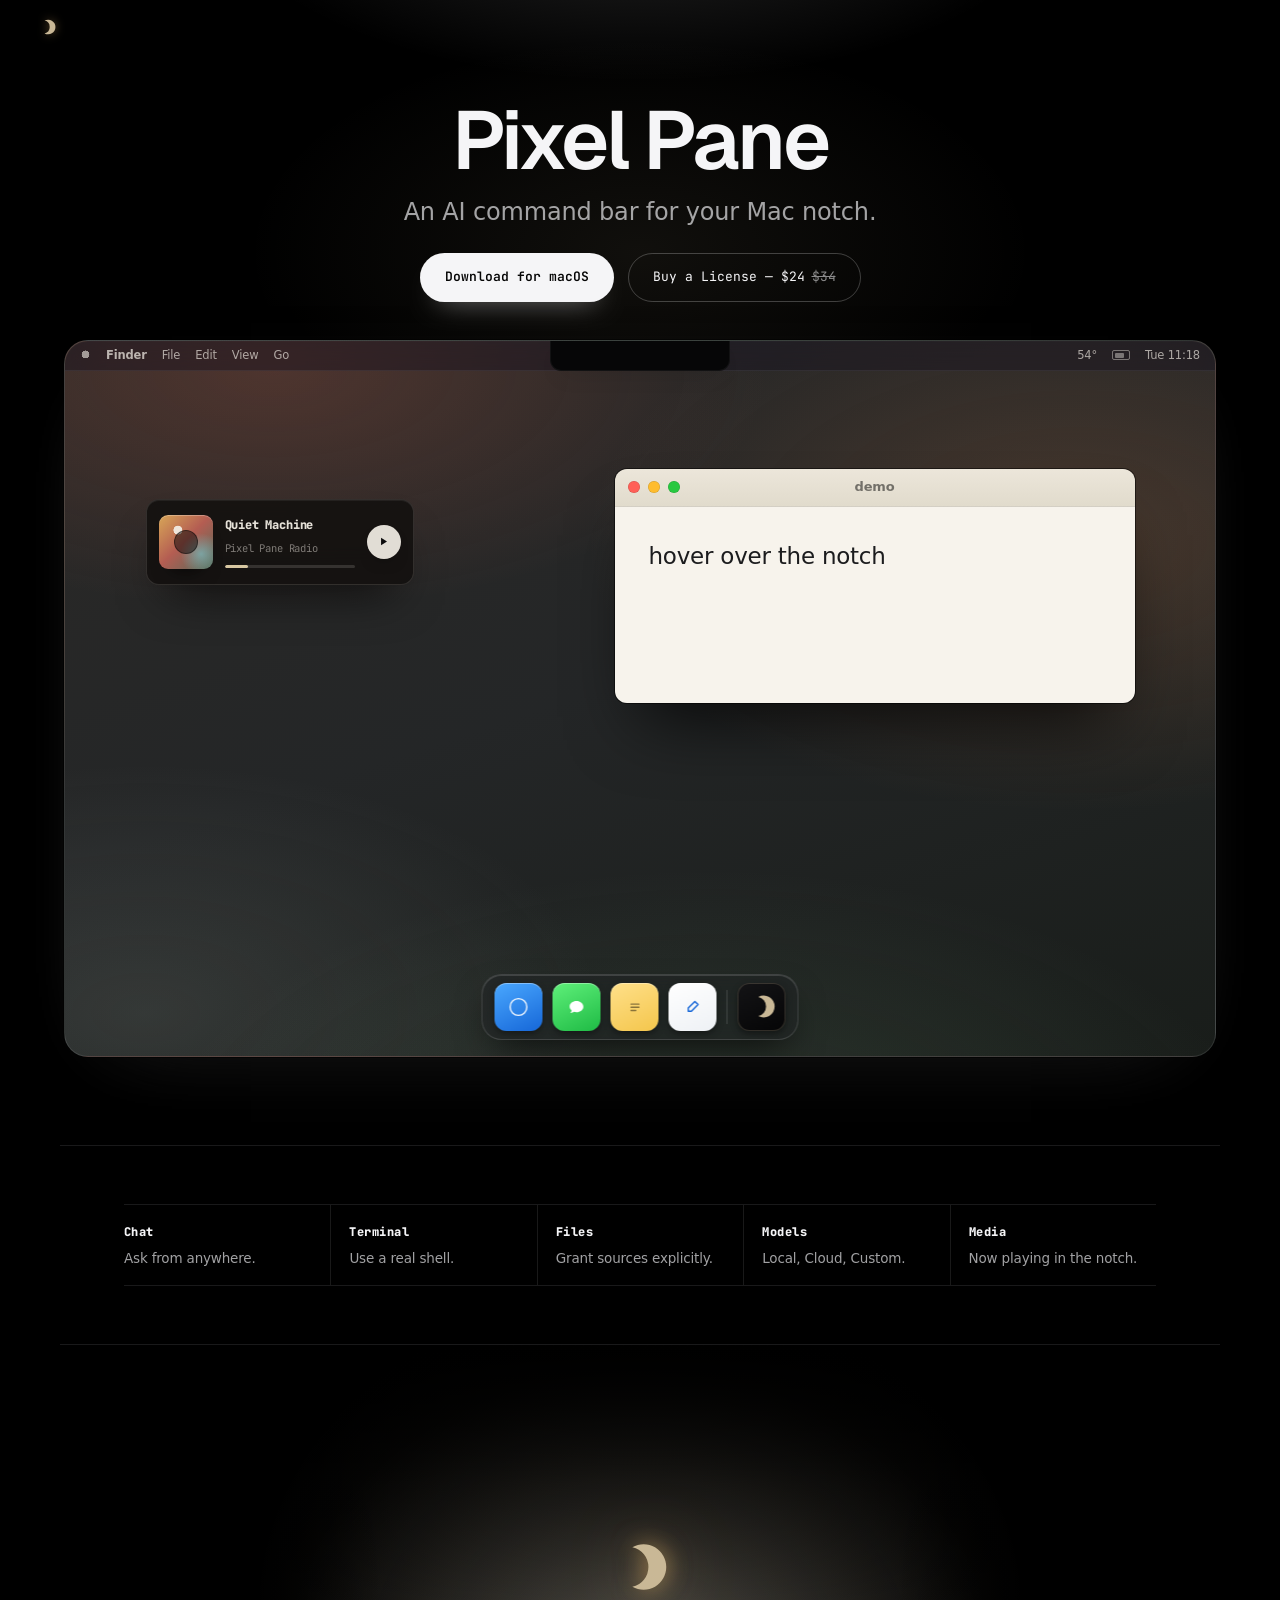
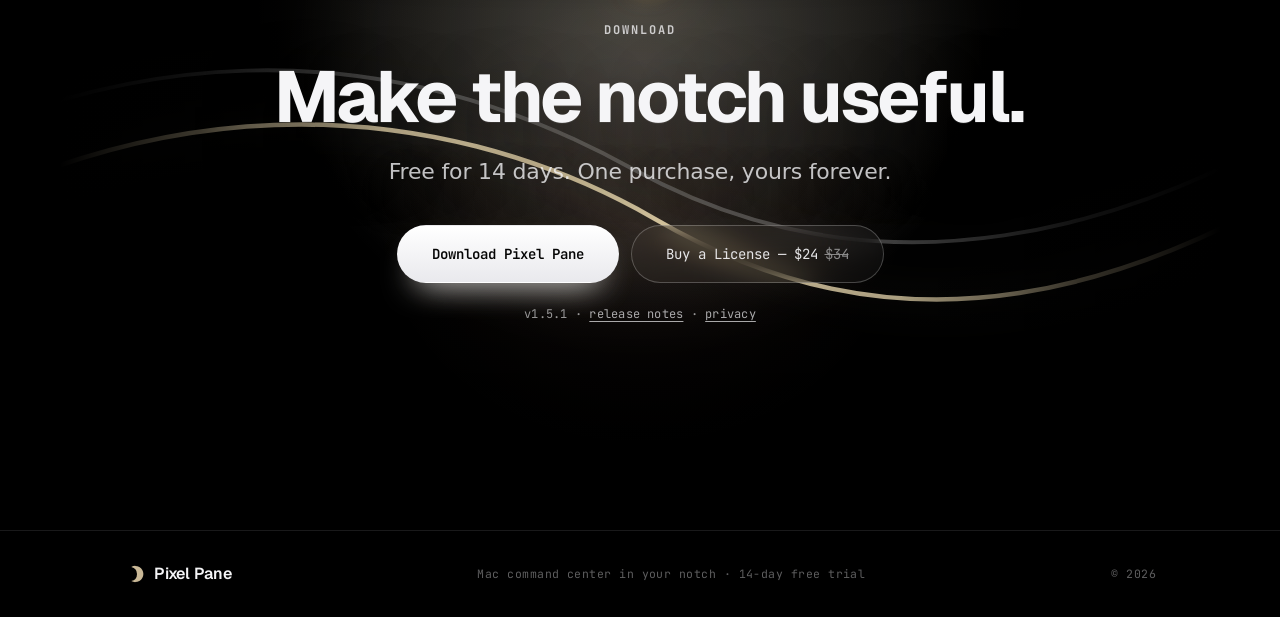
==== index.html @ c6ec398d "Add hero Buy button, a one-shot notch intro, and a title reveal Four changes to the landing page:  -" ====
<!DOCTYPE html>
<html lang="en">
<head>
  <meta charset="UTF-8" />
  <meta name="viewport" content="width=device-width, initial-scale=1.0" />
  <title>Pixel Pane — A command center in your Mac notch</title>
  <meta name="description" content="Pixel Pane puts chat, terminal, files, models, sessions, and media in one Mac-native notch surface. Local by default, cloud by choice, and only active when you ask." />

  <meta property="og:title" content="Pixel Pane" />
  <meta property="og:description" content="An AI command bar for your Mac notch." />
  <meta property="og:type" content="website" />
  <meta property="og:url" content="https://pixelpane.app/" />
  <meta property="og:image" content="https://pixelpane.app/assets/og.png?v=3" />
  <meta property="og:image:width" content="1200" />
  <meta property="og:image:height" content="630" />
  <meta name="twitter:card" content="summary_large_image" />
  <meta name="twitter:title" content="Pixel Pane" />
  <meta name="twitter:description" content="An AI command bar for your Mac notch." />
  <meta name="twitter:image" content="https://pixelpane.app/assets/og.png?v=3" />

  <link rel="icon" href="assets/favicon.svg?v=4" type="image/svg+xml" />
  <link rel="apple-touch-icon" href="assets/app-icon.png?v=4" />
  <link rel="preconnect" href="https://fonts.googleapis.com" />
  <link rel="preconnect" href="https://fonts.gstatic.com" crossorigin />
  <link href="https://fonts.googleapis.com/css2?family=Geist:wght@400;500;600;700&family=JetBrains+Mono:wght@400;500&display=swap" rel="stylesheet" />
  <link rel="stylesheet" href="styles.css?v=30" />
  <!-- Set before first paint so the hero title starts hidden and animates in,
       rather than flashing at full opacity while main.js is still loading. -->
  <script>document.documentElement.classList.add("js");</script>
</head>
<body>
  <!-- structural frame lines -->
  <div class="frame" aria-hidden="true">
    <span class="frame-line frame-line--left"></span>
    <span class="frame-line frame-line--right"></span>
  </div>

  <header class="site-header">
    <a class="wordmark" href="#top" aria-label="Pixel Pane home">
      <span class="wordmark-mark" aria-hidden="true">
        <svg viewBox="0 0 64 64" width="18" height="18" fill="none">
          <path d="M23.29 9.32 A26 26 0 1 1 23.29 54.68 A23.2 23.2 0 0 0 23.29 9.32 Z" fill="#c9b896" />
        </svg>
      </span>
    </a>
  </header>

  <main id="top">
    <!-- ───────────────────────── HERO ───────────────────────── -->
    <section class="hero">
      <div class="hero-copy">
        <h1 class="hero-title">
          Pixel Pane
        </h1>
        <p class="hero-sub">
          An AI command bar for your Mac notch.
        </p>
        <div class="hero-actions">
          <a class="btn btn--primary" href="https://github.com/snehith01001110/pixelpane-releases/releases/latest/download/PixelPane.dmg">Download for macOS</a>
          <a class="btn btn--ghost" href="https://buy.polar.sh/polar_cl_giCYcTLq0NlSWL7kBhR7SXoFSCuPiu9gjbxpC1t2AIx" data-buy-link>
            Buy a License &mdash; $24 <s class="btn-was">$34</s>
          </a>
        </div>
      </div>

    </section>

    <!-- ───────────────────────── DEMO ───────────────────────── -->
    <section class="demo" id="demo">
      <div class="stage">
        <div class="menubar" aria-hidden="true">
          <span class="mb-group">
            <span class="mb-logo"></span>
            <span class="mb-strong">Finder</span>
            <span>File</span><span>Edit</span><span>View</span><span>Go</span>
          </span>
          <span class="mb-group">
            <span>54°</span><span class="mb-batt"></span><span>Tue 11:18</span>
          </span>
        </div>

        <!-- a running TextEdit window on the desktop -->
        <div class="desk-window" aria-hidden="true">
          <div class="dw-bar">
            <span class="dw-lights"><i></i><i></i><i></i></span>
            <span class="dw-title">demo</span>
          </div>
          <div class="dw-body">
            <p class="dw-text">hover over the notch</p>
          </div>
        </div>

        <div class="music-window" aria-label="Music player demo">
          <div class="music-art" aria-hidden="true">
            <span class="music-art-moon"></span>
          </div>
          <div class="music-copy">
            <span class="music-title">Quiet Machine</span>
            <span class="music-artist">Pixel Pane Radio</span>
            <span class="music-progress" aria-hidden="true"><i></i></span>
          </div>
          <button class="music-play" id="ppMusicPlay" type="button" aria-label="Play music" aria-pressed="false">
            <svg class="music-play-ico" viewBox="0 0 16 16" width="13" height="13" fill="currentColor" aria-hidden="true"><path d="M5 3.4v9.2L12.3 8z" /></svg>
            <svg class="music-pause-ico" viewBox="0 0 16 16" width="13" height="13" fill="currentColor" aria-hidden="true"><path d="M4.6 3.5h2.4v9H4.6zM9 3.5h2.4v9H9z" /></svg>
          </button>
        </div>

        <!-- macOS dock -->
        <div class="dock" aria-hidden="true">
          <span class="dock-app" style="--c1:#4aa8ff;--c2:#1667d8">
            <svg viewBox="0 0 24 24" width="24" height="24" fill="none"><circle cx="12" cy="12" r="8.4" stroke="rgba(255,255,255,0.92)" stroke-width="1.4"/><path d="M12 12 16 8 12 12 8 16z" fill="#fff"/><path d="M12 12 8 8 12 12 16 16z" fill="rgba(255,255,255,0.5)"/></svg>
          </span>
          <span class="dock-app" style="--c1:#5ff07a;--c2:#1fbb45">
            <svg viewBox="0 0 24 24" width="22" height="22" fill="#fff"><path d="M12 5.5c-4.1 0-7.5 2.6-7.5 6 0 1.7.9 3.2 2.3 4.3-.2 1-.8 2-1.6 2.7 1.5.1 3-.4 4.1-1.2.8.2 1.7.4 2.7.4 4.1 0 7.5-2.6 7.5-6s-3.4-6.2-7.5-6.2z"/></svg>
          </span>
          <span class="dock-app" style="--c1:#ffe08a;--c2:#f4c64c">
            <svg viewBox="0 0 24 24" width="19" height="19" fill="none" stroke="rgba(0,0,0,0.45)" stroke-width="1.7" stroke-linecap="round"><path d="M7 9h10M7 13h10M7 17h6"/></svg>
          </span>
          <span class="dock-app" style="--c1:#ffffff;--c2:#eef1f5">
            <svg viewBox="0 0 24 24" width="19" height="19" fill="none" stroke="#1667d8" stroke-width="1.8" stroke-linejoin="round" stroke-linecap="round"><path d="M14.4 5.6l4 4-8.4 8.4H6v-4z"/></svg>
          </span>
          <span class="dock-sep"></span>
          <span class="dock-app dock-app--pp" style="--c1:#141416;--c2:#050506">
            <svg viewBox="0 0 64 64" width="27" height="27"><path d="M23.29 9.32 A26 26 0 1 1 23.29 54.68 A23.2 23.2 0 0 0 23.29 9.32 Z" fill="#c9b896"/></svg>
          </span>
        </div>

        <div class="notch" id="ppNotch" tabindex="0" role="button" aria-label="Expand the Pixel Pane window">
          <!-- collapsed state: just a plain black sliver, like the real notch -->
          <span class="notch-idle"></span>
          <div class="notch-media-pill" aria-hidden="true">
            <span class="media-art"><span></span></span>
            <span class="media-wave"><i></i><i></i><i></i><i></i><i></i></span>
          </div>

          <!-- expanded state: the Pixel Pane assistant panel (matches the v1.1 release) -->
          <div class="notch-panel" id="ppPanel">
            <div class="np-media-strip" aria-hidden="true">
              <span class="media-art"><span></span></span>
              <span class="media-wave"><i></i><i></i><i></i><i></i><i></i></span>
            </div>

            <div class="np-surface-toggle" role="group" aria-label="Surface">
              <button class="np-surface-btn is-active" id="ppChatSurface" type="button" tabindex="-1" aria-label="Chat">
                <span class="np-moon-mini"></span>
              </button>
              <button class="np-surface-btn" id="ppTerminalSurface" type="button" tabindex="-1" aria-label="Terminal">
                <svg viewBox="0 0 16 16" width="11" height="11" fill="none" stroke="currentColor" aria-hidden="true">
                  <rect x="2.7" y="3.4" width="10.6" height="8.2" rx="1.4" stroke-width="1.2" />
                  <path d="m5.2 6.1 1.8 1.6-1.8 1.6M8.4 9.4h2.2" stroke-width="1.2" stroke-linecap="round" stroke-linejoin="round" />
                </svg>
              </button>
            </div>

            <div class="np-rail" aria-hidden="true">
              <button class="np-rail-plus" type="button" tabindex="-1">+</button>
              <span class="np-rail-dot is-active"></span>
              <span class="np-rail-dot np-rail-dot--green"></span>
              <span class="np-rail-dot np-rail-dot--red"></span>
              <span class="np-rail-dot np-rail-dot--olive"></span>
              <span class="np-rail-dot np-rail-dot--rose"></span>
              <span class="np-rail-dot np-rail-dot--sage"></span>
              <span class="np-rail-dot np-rail-dot--gold"></span>
              <span class="np-rail-dot np-rail-dot--teal"></span>
            </div>

            <!-- top overlay: surface toggle · model ... mode · sources -->
            <div class="np-chiprow">
              <div class="np-menu-wrap" data-menu="model">
                <button class="np-chip np-chip--model" id="ppModelChip" type="button" tabindex="-1" aria-haspopup="true" aria-expanded="false">
                  <svg class="np-ico" viewBox="0 0 16 16" width="11" height="11" fill="none" stroke="currentColor" aria-hidden="true">
                    <rect x="4.7" y="4.7" width="6.6" height="6.6" rx="1.3" stroke-width="1.2" />
                    <rect x="6.8" y="6.8" width="2.4" height="2.4" rx="0.6" fill="currentColor" stroke="none" />
                    <g stroke-width="1.1" stroke-linecap="round"><path d="M6.4 4.7V2.9M9.6 4.7V2.9M6.4 13.1v-1.8M9.6 13.1v-1.8M4.7 6.4H2.9M4.7 9.6H2.9M13.1 6.4h-1.8M13.1 9.6h-1.8" /></g>
                  </svg>
                  <span class="np-chip-value" data-role="model-label">Qwen3.6-35B-A3B</span>
                  <svg class="np-chev" viewBox="0 0 12 12" width="7" height="7" fill="none" stroke="currentColor" aria-hidden="true"><path d="M2.6 4.6 6 8l3.4-3.4" stroke-width="1.7" stroke-linecap="round" stroke-linejoin="round" /></svg>
                </button>
                <div class="np-menu" role="menu" hidden>
                  <button class="np-menuitem" role="menuitemradio" data-value="Auto" aria-checked="true">Auto</button>
                  <button class="np-menuitem" role="menuitemradio" data-value="Qwen3.6-35B-A3B" aria-checked="false">Qwen3.6-35B-A3B</button>
                  <button class="np-menuitem" role="menuitemradio" data-value="Llama-3.3-8B" aria-checked="false">Llama-3.3-8B</button>
                  <button class="np-menuitem" role="menuitemradio" data-value="Apple FM" aria-checked="false">Apple&nbsp;Foundation</button>
                </div>
              </div>

              <span class="np-chiprow-gap"></span>

              <div class="np-menu-wrap" data-menu="mode">
                <button class="np-chip np-chip--mode" id="ppModeChip" type="button" tabindex="-1" aria-haspopup="true" aria-expanded="false">
                  <span class="np-chip-ico" data-role="mode-ico">
                    <svg viewBox="0 0 18 16" width="12" height="11" fill="none" stroke="currentColor" aria-hidden="true">
                      <rect x="4" y="2.6" width="10" height="7.2" rx="1.3" stroke-width="1.2" />
                      <path d="M2.4 12.4h13.2" stroke-width="1.2" stroke-linecap="round" />
                      <path d="M7.5 6.1v-.8a1.5 1.5 0 0 1 3 0v.8" stroke-width="1" />
                      <rect x="7.1" y="6" width="3.8" height="3" rx="0.7" fill="currentColor" stroke="none" />
                    </svg>
                  </span>
                  <span class="np-chip-value" data-role="mode-label">Local</span>
                  <svg class="np-chev" viewBox="0 0 12 12" width="7" height="7" fill="none" stroke="currentColor" aria-hidden="true"><path d="M2.6 4.6 6 8l3.4-3.4" stroke-width="1.7" stroke-linecap="round" stroke-linejoin="round" /></svg>
                </button>
                <div class="np-menu" role="menu" hidden>
                  <button class="np-menuitem" role="menuitemradio" data-value="Local" aria-checked="true">
                    <svg class="np-mi-ico" viewBox="0 0 18 16" width="13" height="12" fill="none" stroke="currentColor" aria-hidden="true"><rect x="4" y="2.6" width="10" height="7.2" rx="1.3" stroke-width="1.2" /><path d="M2.4 12.4h13.2" stroke-width="1.2" stroke-linecap="round" /><rect x="7.1" y="6" width="3.8" height="3" rx="0.7" fill="currentColor" stroke="none" /><path d="M7.5 6.1v-.8a1.5 1.5 0 0 1 3 0v.8" stroke-width="1" /></svg>
                    Local
                  </button>
                  <button class="np-menuitem" role="menuitemradio" data-value="Cloud" aria-checked="false">
                    <svg class="np-mi-ico" viewBox="0 0 18 14" width="13" height="11" fill="none" stroke="currentColor" aria-hidden="true"><path d="M5 11.3h7.4a3 3 0 0 0 .3-5.96A4 4 0 0 0 5 5.9 2.7 2.7 0 0 0 5 11.3z" stroke-width="1.2" stroke-linejoin="round" /></svg>
                    Cloud
                  </button>
                  <button class="np-menuitem" role="menuitemradio" data-value="Custom" aria-checked="false">
                    <svg class="np-mi-ico" viewBox="0 0 16 16" width="12" height="12" fill="none" stroke="currentColor" aria-hidden="true"><circle cx="5.6" cy="6.4" r="2.7" stroke-width="1.2" /><path d="M7.6 8.4 13.2 14M11 12.2l1.3-1.3M12.4 13.4l1.2-1.2" stroke-width="1.2" stroke-linecap="round" /></svg>
                    Custom
                  </button>
                </div>
              </div>

              <div class="np-menu-wrap" data-menu="sources">
                <button class="np-chip np-chip--sources" id="ppSourcesChip" type="button" tabindex="-1" aria-haspopup="true" aria-expanded="false">
                  <span class="np-chip-ico" data-role="sources-ico">
                    <svg viewBox="0 0 16 16" width="11" height="11" fill="none" stroke="currentColor" aria-hidden="true">
                      <path d="M2 5.4h4l1.3 1.6H14v6.2H2z" stroke-width="1.2" stroke-linejoin="round" />
                    </svg>
                  </span>
                  <span class="np-chip-value np-chip-label" data-role="sources-label">4&nbsp;Sources</span>
                  <svg class="np-chev" viewBox="0 0 12 12" width="7" height="7" fill="none" stroke="currentColor" aria-hidden="true"><path d="M2.6 4.6 6 8l3.4-3.4" stroke-width="1.7" stroke-linecap="round" stroke-linejoin="round" /></svg>
                </button>
                <div class="np-menu" role="menu" hidden>
                  <button class="np-menuitem np-menuitem--action" data-action="folder" role="menuitem">
                    <svg class="np-mi-ico" viewBox="0 0 16 16" width="13" height="13" fill="none" stroke="currentColor" aria-hidden="true"><path d="M2 5.4h4l1.3 1.6H14v6.2H2z" stroke-width="1.2" stroke-linejoin="round" /><path d="M8 8.4v3.2M6.4 10h3.2" stroke-width="1.2" stroke-linecap="round" /></svg>
                    Choose Folder…
                  </button>
                  <button class="np-menuitem np-menuitem--action" data-action="file" role="menuitem">
                    <svg class="np-mi-ico" viewBox="0 0 16 16" width="13" height="13" fill="none" stroke="currentColor" aria-hidden="true"><path d="M4 2.4h5l3 3v8.2H4z" stroke-width="1.2" stroke-linejoin="round" /><path d="M8 8v3.4M6.3 9.7h3.4" stroke-width="1.2" stroke-linecap="round" /></svg>
                    Choose File…
                  </button>
                  <div class="np-menu-sep np-menu-sep--sources" hidden></div>
                  <div class="np-menu-sources" data-role="sources-list"></div>
                  <button class="np-menuitem np-menuitem--danger" data-action="clear" role="menuitem" hidden>Clear File Sources</button>
                </div>
              </div>
            </div>

            <div class="np-chat-surface" id="ppChatPane">
              <!-- conversation (grows as it fills; scrolls past the cap) -->
              <div class="np-transcript" id="ppTranscript" hidden></div>

              <!-- composer -->
              <div class="np-composer">
                <button class="np-iconbtn" id="ppNew" type="button" tabindex="-1" aria-label="New chat" title="New chat" disabled>
                  <svg viewBox="0 0 18 18" width="15" height="15" fill="none" stroke="currentColor" aria-hidden="true">
                    <path d="M9.6 3.4H4.8A1.6 1.6 0 0 0 3.2 5v8.2A1.6 1.6 0 0 0 4.8 14.8h8.2a1.6 1.6 0 0 0 1.6-1.6V8.4" stroke-width="1.3" stroke-linecap="round" />
                    <path d="M12.9 2.5 15.5 5.1 10.1 10.5 7.2 10.8 7.5 7.9z" stroke-width="1.3" stroke-linejoin="round" />
                  </svg>
                </button>
                <div class="np-field">
                  <textarea class="np-textarea" id="ppInput" rows="1" placeholder="Ask Pixel Pane" aria-label="Ask Pixel Pane" autocomplete="off" autocapitalize="off" spellcheck="false"></textarea>
                </div>
                <button class="np-iconbtn np-iconbtn--send" id="ppSend" type="button" tabindex="-1" aria-label="Send" title="Send" disabled>
                  <svg class="np-send-ico" viewBox="0 0 24 24" width="14" height="14" fill="currentColor" aria-hidden="true"><path d="M22 2 15 22 11 13 2 9z" /></svg>
                  <svg class="np-stop-ico" viewBox="0 0 16 16" width="13" height="13" fill="currentColor" aria-hidden="true"><rect x="4.5" y="4.5" width="7" height="7" rx="1.6" /></svg>
                </button>
              </div>
            </div>

            <div class="np-terminal-surface" id="ppTerminalPane" hidden>
              <div class="np-terminal-lines" id="ppTerminalLines">
                <div><span class="term-user">nayak@Snehiths-MacBook-Pro</span> <span class="term-path">~</span> <span class="term-prompt">›</span> ls</div>
                <div class="term-grid"><span>Applications</span><span>Documents</span><span>Library</span><span>output.txt</span></div>
                <div class="term-grid"><span>Calibre Library</span><span>Downloads</span><span>Movies</span><span>Pictures</span></div>
                <div class="term-grid"><span>Desktop</span><span>finbonacci 50.txt</span><span>Music</span><span>Public</span></div>
                <div class="term-input-row"><span class="term-user">nayak@Snehiths-MacBook-Pro</span> <span class="term-path">~</span> <span class="term-prompt">›</span> <span class="term-input" id="ppTerminalInput" role="textbox" aria-label="Terminal command" contenteditable="plaintext-only" spellcheck="false"></span><span class="term-caret"></span></div>
              </div>
              <button class="np-terminal-folder" type="button" tabindex="-1" aria-label="Terminal folder">
                <svg viewBox="0 0 16 16" width="12" height="12" fill="none" stroke="currentColor" aria-hidden="true">
                  <path d="M2 5.4h4l1.3 1.6H14v6.2H2z" stroke-width="1.2" stroke-linejoin="round" />
                </svg>
                nayak
              </button>
            </div>

            <!-- hidden pickers powering the Sources demo -->
            <input type="file" id="ppFileInput" multiple hidden aria-hidden="true" tabindex="-1" />
            <input type="file" id="ppFolderInput" webkitdirectory hidden aria-hidden="true" tabindex="-1" />
          </div>
        </div>

        <div class="np-rail-preview" id="ppRailPreview" hidden aria-hidden="true">
          <div class="np-preview-head">
            <div>
              <div class="np-preview-title" data-role="preview-title"></div>
              <div class="np-preview-subtitle" data-role="preview-subtitle"></div>
            </div>
            <button class="np-preview-close" type="button" tabindex="-1" aria-label="Close preview">
              <svg viewBox="0 0 14 14" width="10" height="10" fill="none" stroke="currentColor" aria-hidden="true">
                <path d="M4 4l6 6M10 4l-6 6" stroke-width="1.4" stroke-linecap="round" />
              </svg>
            </button>
          </div>
          <div class="np-preview-body" data-role="preview-body"></div>
        </div>
      </div>
    </section>

    <hr class="rule" aria-hidden="true" />

    <!-- ─────────────────────── FEATURES ─────────────────────── -->
    <section class="features" id="how">
      <ul class="feature-strip" aria-label="Pixel Pane features">
        <li><strong>Chat</strong><span>Ask from anywhere.</span></li>
        <li><strong>Terminal</strong><span>Use a real shell.</span></li>
        <li><strong>Files</strong><span>Grant sources explicitly.</span></li>
        <li><strong>Models</strong><span>Local, Cloud, Custom.</span></li>
        <li><strong>Media</strong><span>Now playing in the notch.</span></li>
      </ul>
    </section>

    <hr class="rule" aria-hidden="true" />

    <!-- ─────────────────────── ACCESS / CTA ─────────────────────── -->
    <section class="access" id="download">
      <svg class="access-art line-art" viewBox="0 0 1200 320" fill="none" aria-hidden="true" preserveAspectRatio="none">
        <path class="draw access-art-shadow" pathLength="1" d="M-80 194 C160 38 390 42 594 162 C778 270 1010 254 1280 34" />
        <path class="draw access-art-gold" pathLength="1" d="M-80 266 C174 74 432 96 612 206 C806 326 1010 302 1280 88" />
      </svg>
      <div class="access-copy">
        <div class="access-logo" aria-hidden="true">
          <svg viewBox="0 0 64 64" fill="none">
            <path d="M23.29 9.32 A26 26 0 1 1 23.29 54.68 A23.2 23.2 0 0 0 23.29 9.32 Z" fill="#c9b896" />
          </svg>
        </div>
        <p class="eyebrow">Download</p>
        <h2 class="access-title">Make the notch useful.</h2>
        <p class="access-sub">
          Free for 14 days. One purchase, yours forever.
        </p>
        <div class="access-actions">
          <a class="btn btn--primary btn--lg" href="https://github.com/snehith01001110/pixelpane-releases/releases/latest/download/PixelPane.dmg">Download Pixel&nbsp;Pane</a>
          <a class="btn btn--ghost btn--lg" href="https://buy.polar.sh/polar_cl_giCYcTLq0NlSWL7kBhR7SXoFSCuPiu9gjbxpC1t2AIx" data-buy-link>
            Buy a License &mdash; $24 <s class="btn-was">$34</s>
          </a>
        </div>
        <p class="access-fineprint">
          <span id="ppVersion">v1.5.1</span> ·
          <a href="https://github.com/snehith01001110/pixelpane-releases/releases">release notes</a> ·
          <a href="https://github.com/snehith01001110/pixelpane-releases/blob/main/PRIVACY.md">privacy</a>
        </p>
      </div>
    </section>
  </main>

  <footer class="site-footer">
    <div class="footer-inner">
      <span class="footer-mark">
        <svg viewBox="0 0 64 64" fill="none" aria-hidden="true">
          <path d="M23.29 9.32 A26 26 0 1 1 23.29 54.68 A23.2 23.2 0 0 0 23.29 9.32 Z" fill="#c9b896" />
        </svg>
        Pixel Pane
      </span>
      <span class="footer-note">Mac command center in your notch · 14-day free trial</span>
      <span class="footer-year">© 2026</span>
    </div>
  </footer>

  <script src="main.js?v=11"></script>
</body>
</html>
---- styles.css ----
/* ============================================================
   Pixel Pane — site styles
   Palette: black glass, Apple-like off-white, quiet warm accent.
   Type: system display/body · JetBrains Mono (micro-labels).
   ============================================================ */

:root {
  --ink:          #000000;   /* page background            */
  --ink-raised:   #0b0b0d;   /* faint raised surfaces      */
  --paper:        #f5f5f7;   /* primary text               */
  --beige:        #d7c7a1;   /* quiet product accent       */
  --beige-deep:   #b9a77d;
  --muted:        rgba(245, 245, 247, 0.66);
  --faint:        rgba(245, 245, 247, 0.38);
  --line:         rgba(245, 245, 247, 0.10);
  --line-strong:  rgba(245, 245, 247, 0.24);

  /* friendly warm accent set — used sparingly alongside the beige */
  --c-amber:      #e9b769;
  --c-coral:      #ec9a76;
  --c-rose:       #e087a2;
  --c-violet:     #a493d8;
  --c-teal:       #79c3c9;
  --grad-warm:    linear-gradient(100deg, #f2c67f, #ec9a76 52%, #e58fa6);

  --sans: -apple-system, BlinkMacSystemFont, "SF Pro Text", "Segoe UI",
          system-ui, Helvetica, Arial, sans-serif;
  --display: -apple-system, BlinkMacSystemFont, "SF Pro Display", "Geist", "Segoe UI", system-ui, Helvetica, Arial, sans-serif;
  --mono: "JetBrains Mono", ui-monospace, "SF Mono", Menlo, monospace;

  --maxw: 1160px;
  --gutter: clamp(20px, 5vw, 64px);
  --ease: cubic-bezier(0.22, 1, 0.36, 1);
}

*, *::before, *::after { box-sizing: border-box; }

html { scroll-behavior: smooth; }

body {
  margin: 0;
  background: var(--ink);
  color: var(--paper);
  font-family: var(--sans);
  font-size: 17px;
  line-height: 1.6;
  font-weight: 400;
  letter-spacing: -0.01em;
  -webkit-font-smoothing: antialiased;
  text-rendering: optimizeLegibility;
  overflow-x: hidden;
}

body::before {
  content: "";
  position: fixed;
  inset: 0;
  pointer-events: none;
  z-index: 0;
  background:
    radial-gradient(54% 34% at 50% -12%, rgba(245,245,247,0.16), transparent 62%),
    radial-gradient(44% 34% at 50% 28%, rgba(215,199,161,0.08), transparent 70%);
}

a { color: inherit; text-decoration: none; }
em { font-style: italic; }

/* ── structural frame ──────────────────────────────────────── */
.frame { position: fixed; inset: 0; pointer-events: none; z-index: 1; }
.frame-line {
  position: absolute;
  top: 0; bottom: 0;
  width: 1px;
  background: transparent;
}
.frame-line--left  { left: max(calc((100vw - var(--maxw)) / 2), var(--gutter)); }
.frame-line--right { right: max(calc((100vw - var(--maxw)) / 2), var(--gutter)); }
@media (max-width: 720px) { .frame { display: none; } }

/* ── shared layout ─────────────────────────────────────────── */
.site-header,
.hero,
.demo,
.features,
.how,
.principles,
.access,
.footer-inner {
  width: 100%;
  max-width: var(--maxw);
  margin-inline: auto;
  padding-inline: var(--gutter);
  position: relative;
  z-index: 2;
}

.rule {
  border: 0;
  height: 1px;
  background: var(--line);
  max-width: var(--maxw);
  margin: 0 auto;
  position: relative;
  z-index: 2;
}

/* ── micro-labels ──────────────────────────────────────────── */
.eyebrow {
  font-family: var(--mono);
  font-size: 12px;
  letter-spacing: 0.16em;
  text-transform: uppercase;
  color: var(--muted);
  margin: 0 0 22px;
  display: flex;
  align-items: center;
  gap: 10px;
}

/* ── header ────────────────────────────────────────────────── */
.site-header {
  display: flex;
  align-items: center;
  justify-content: space-between;
  max-width: none;
  padding-inline: clamp(18px, 3vw, 40px);
  padding-top: 18px;
  padding-bottom: 18px;
}
.wordmark { display: flex; align-items: center; gap: 0; }
.wordmark-mark { color: var(--paper); display: flex; }
.wordmark-mark svg { filter: drop-shadow(0 0 5px rgba(233,183,105,0.4)); }
.wordmark-text {
  font-family: var(--display);
  font-size: 19px;
  font-weight: 600;
  letter-spacing: 0;
}
.site-nav { display: flex; align-items: center; gap: 30px; }
.site-nav a {
  font-family: var(--mono);
  font-size: 12.5px;
  letter-spacing: 0.04em;
  color: var(--muted);
  transition: color 0.3s var(--ease);
}
.site-nav a:hover { color: var(--paper); }
.nav-cta {
  color: var(--paper) !important;
  border: 1px solid var(--line-strong);
  padding: 8px 16px;
  border-radius: 999px;
  transition: border-color 0.3s var(--ease), background 0.3s var(--ease);
}
.nav-cta:hover { border-color: rgba(245,245,247,0.42); background: rgba(245,245,247,0.08); }
@media (max-width: 600px) {
  .site-nav a:not(.nav-cta) { display: none; }
}

/* ── buttons ───────────────────────────────────────────────── */
.btn {
  display: inline-flex;
  align-items: center;
  justify-content: center;
  font-family: var(--mono);
  font-size: 13px;
  letter-spacing: 0;
  padding: 13px 24px;
  border-radius: 999px;
  border: 1px solid transparent;
  transition: transform 0.3s var(--ease), background 0.3s var(--ease),
              border-color 0.3s var(--ease), color 0.3s var(--ease);
  white-space: nowrap;
}
.btn:hover { transform: translateY(-2px); }
button.btn { cursor: pointer; font: inherit; -webkit-appearance: none; appearance: none; }
button.btn.btn--lg { font-family: var(--mono); font-size: 14px; }
.btn.is-copied { background: var(--paper); transform: none; }
.btn--primary {
  background: var(--paper);
  color: #050505;
  font-weight: 600;
  box-shadow: 0 14px 28px -18px rgba(245,245,247,0.7);
}
.btn--primary:hover { filter: brightness(0.96); box-shadow: 0 18px 34px -20px rgba(245,245,247,0.78); }
.btn--ghost {
  border-color: var(--line-strong);
  color: var(--paper);
}
.btn--ghost:hover { border-color: rgba(245,245,247,0.42); background: rgba(245,245,247,0.07); }
.btn--lg { padding: 17px 34px; font-size: 14px; }
/* Download + Buy sit side by side, stacking on narrow screens rather than
   letting the two long labels overflow the card. */
.access-actions {
  display: flex;
  flex-wrap: wrap;
  gap: 12px;
  justify-content: center;
  align-items: center;
}
.btn-was {
  opacity: 0.55;
  margin-left: 7px;
  text-decoration-thickness: 1px;
}
@media (max-width: 560px) {
  .access-actions, .hero-actions { flex-direction: column; align-items: stretch; }
  .access-actions .btn, .hero-actions .btn { width: 100%; }
}

/* ════════════════════════════ HERO ════════════════════════ */
.hero {
  padding-top: clamp(28px, 5vw, 46px);
  padding-bottom: clamp(18px, 4vw, 30px);
}
.hero-copy {
  max-width: 980px;
  margin-inline: auto;
  text-align: center;
}
.hero-title {
  font-family: var(--display);
  font-weight: 600;
  font-size: clamp(48px, 6.7vw, 82px);
  line-height: 0.98;
  letter-spacing: -0.035em;
  margin: 0 0 18px;
}
/* The title arrives the way the product does: a centred sliver the width of a
   closed notch, springing open to full width on the same curve as `.notch` —
   drawn out here so it reads as a deliberate reveal rather than a flicker.
   Gated on `.js` so the no-JS fallback just renders the title. The insets stay
   negative on the vertical axis — line-height is 0.98, so a 0 inset would
   shave the tops and bottoms of the glyphs. */
.js .hero-title {
  animation: title-open 1.6s cubic-bezier(0.32, 1.28, 0.5, 1) 0.15s both;
}
@keyframes title-open {
  from {
    clip-path: inset(-30% 42% -30% 42% round 22px);
    opacity: 0;
  }
  to {
    clip-path: inset(-30% -2% -30% -2% round 0);
    opacity: 1;
  }
}
@media (prefers-reduced-motion: reduce) {
  .js .hero-title { animation: none; }
}

.hero-title em {
  font-style: normal;
  background: var(--grad-warm);
  -webkit-background-clip: text; background-clip: text;
  -webkit-text-fill-color: transparent; color: transparent;
}
.hero-sub {
  font-size: clamp(18px, 2.1vw, 24px);
  line-height: 1.2;
  color: var(--muted);
  max-width: 560px;
  margin: 0 auto 26px;
}
.hero-actions { display: flex; flex-wrap: wrap; justify-content: center; gap: 14px; }


/* ════════════════════════ HOW IT WORKS ════════════════════ */
.section-head { max-width: 760px; margin-bottom: clamp(28px, 5vw, 56px); }
.how, .principles, .access { padding-top: clamp(72px, 11vw, 130px); padding-bottom: clamp(72px, 11vw, 130px); }
.section-title {
  font-family: var(--display);
  font-weight: 600;
  font-size: clamp(32px, 4.6vw, 52px);
  line-height: 1.08;
  letter-spacing: -0.025em;
  margin: 0 0 22px;
}
.section-lede {
  color: var(--muted);
  font-size: clamp(16px, 2vw, 19px);
  max-width: 56ch;
  margin: 0;
}

.features {
  padding-top: clamp(30px, 5vw, 58px);
  padding-bottom: clamp(30px, 5vw, 58px);
}
.feature-strip {
  list-style: none;
  margin: 0;
  padding: 0;
  display: grid;
  grid-template-columns: repeat(5, minmax(0, 1fr));
  border-block: 1px solid var(--line);
}
.feature-strip li {
  min-width: 0;
  padding: 18px 18px 18px 0;
}
.feature-strip li + li {
  padding-left: 18px;
  border-left: 1px solid var(--line);
}
.feature-strip strong {
  display: block;
  color: var(--paper);
  font-family: var(--mono);
  font-size: 12px;
  font-weight: 800;
  letter-spacing: 0.04em;
  margin-bottom: 7px;
}
.feature-strip span {
  display: block;
  color: var(--muted);
  font-size: 13.5px;
  line-height: 1.35;
}

@media (max-width: 820px) {
  .feature-strip { grid-template-columns: repeat(2, minmax(0, 1fr)); }
  .feature-strip li { border-bottom: 1px solid var(--line); }
  .feature-strip li + li { border-left: 0; }
  .feature-strip li:nth-child(even) { padding-left: 18px; border-left: 1px solid var(--line); }
  .feature-strip li:nth-last-child(-n + 1) { border-bottom: 0; }
}

.steps {
  list-style: none;
  margin: 0; padding: 0;
  display: grid;
  grid-template-columns: repeat(3, 1fr);
  gap: clamp(24px, 4vw, 56px);
}
.step { position: relative; padding-top: 30px; }
.step::before {
  content: "";
  position: absolute;
  top: 0; left: 0; right: 0;
  height: 1px;
  background: var(--line);
}
.step-index {
  font-family: var(--mono);
  font-size: 12px;
  letter-spacing: 0.1em;
  color: var(--beige);
}
.step-icon { position: relative; display: block; width: 76px; height: 76px; margin: 22px 0 24px; }
.step-icon::before {
  content: ""; position: absolute; inset: -16px; z-index: 0; border-radius: 50%;
  background: radial-gradient(circle, rgba(233,183,105,0.16), transparent 70%);
}
.step-icon .line-art { position: relative; z-index: 1; width: 100%; height: 100%; overflow: visible; }
.step-title {
  font-family: var(--display);
  font-weight: 600;
  font-size: 22px;
  letter-spacing: -0.02em;
  margin: 0 0 12px;
}
.step-body { color: var(--muted); font-size: 15.5px; line-height: 1.6; margin: 0; max-width: 34ch; }

/* give each step its own warm hue */
.step:nth-child(1) .step-index { color: var(--c-amber); }
.step:nth-child(2) .step-index { color: var(--c-coral); }
.step:nth-child(3) .step-index { color: var(--c-rose); }
.step:nth-child(2) .step-icon::before { background: radial-gradient(circle, rgba(236,154,118,0.16), transparent 70%); }
.step:nth-child(3) .step-icon::before { background: radial-gradient(circle, rgba(224,135,162,0.15), transparent 70%); }

@media (max-width: 760px) {
  .steps { grid-template-columns: 1fr; gap: 0; }
  .step { padding: 30px 0; }
}

/* ════════════════════════ PRINCIPLES ══════════════════════ */
.principles-grid {
  display: grid;
  grid-template-columns: 1fr 1fr;
  gap: clamp(40px, 6vw, 96px);
  align-items: start;
}
.principles-statement .btn { margin-top: 30px; }
.principles-list { list-style: none; margin: 0; padding: 0; }
.principle {
  display: flex;
  gap: 22px;
  padding: 26px 0;
  border-top: 1px solid var(--line);
}
.principle:last-child { border-bottom: 1px solid var(--line); }
.principle-no {
  font-family: var(--mono);
  font-size: 19px;
  font-weight: 500;
  text-transform: uppercase;
  letter-spacing: 0.08em;
  color: var(--beige);
  line-height: 1.25;
  flex: none;
  width: 56px;
}
.principle h3 {
  font-family: var(--display);
  font-weight: 600;
  font-size: 19px;
  letter-spacing: -0.015em;
  margin: 0 0 6px;
  line-height: 1.25;
}
.principle p { margin: 0; color: var(--muted); font-size: 15px; line-height: 1.55; }

@media (max-width: 820px) {
  .principles-grid { grid-template-columns: 1fr; }
}

/* ════════════════════════════ ACCESS ══════════════════════ */
.access {
  isolation: isolate;
  text-align: center;
  overflow: hidden;
  min-height: clamp(500px, 54vw, 640px);
  display: grid;
  place-items: center;
}
.access::before {
  content: "";
  position: absolute;
  inset: -18% -8%;
  z-index: -2;
  pointer-events: none;
  background:
    radial-gradient(44% 46% at 50% 43%, rgba(245,245,247,0.16), transparent 60%),
    radial-gradient(42% 44% at 50% 38%, rgba(215,199,161,0.20), transparent 68%),
    radial-gradient(28% 30% at 50% 58%, rgba(236,154,118,0.08), transparent 70%);
  filter: blur(0.2px);
}
.access::after {
  content: "";
  position: absolute;
  inset: 0;
  z-index: -1;
  pointer-events: none;
  background:
    linear-gradient(90deg, #000 0%, rgba(0,0,0,0.72) 12%, transparent 28%, transparent 72%, rgba(0,0,0,0.72) 88%, #000 100%),
    linear-gradient(180deg, #000 0%, rgba(0,0,0,0.4) 18%, transparent 34%, transparent 64%, rgba(0,0,0,0.56) 82%, #000 100%);
}
.access-art {
  position: absolute;
  left: 50%;
  top: 50%;
  width: min(1550px, 112vw);
  height: min(360px, 42vw);
  min-height: 210px;
  transform: translate(-50%, -42%);
  z-index: -1;
  opacity: 1;
  overflow: visible;
  filter: drop-shadow(0 0 18px rgba(215,199,161,0.24));
}
.access-art-shadow {
  stroke: rgba(245,245,247,0.24);
  stroke-width: 3.5;
  stroke-linecap: round;
}
.access-art-gold {
  stroke: #d7c7a1;
  stroke-width: 4;
  stroke-linecap: round;
}
.access-copy {
  position: relative;
  max-width: 820px;
  margin: 0 auto;
  padding: clamp(38px, 6vw, 64px) clamp(20px, 4vw, 44px);
}
.access-title {
  font-family: var(--display);
  font-weight: 700;
  font-size: clamp(44px, 5.8vw, 72px);
  line-height: 0.98;
  letter-spacing: -0.035em;
  margin: 0 0 24px;
  white-space: nowrap;
  text-shadow:
    0 1px 0 rgba(255,255,255,0.08),
    0 26px 70px rgba(0,0,0,0.72);
}
.access-logo { display: flex; justify-content: center; margin-bottom: 26px; color: var(--paper); }
.access-logo svg {
  width: 56px;
  height: auto;
  filter:
    drop-shadow(0 0 12px rgba(233,183,105,0.65))
    drop-shadow(0 0 36px rgba(233,183,105,0.24));
}
.access .eyebrow {
  justify-content: center;
  color: rgba(245,245,247,0.78);
  font-weight: 700;
}
.access-sub {
  color: rgba(245,245,247,0.78);
  font-size: clamp(18px, 2.3vw, 22px);
  line-height: 1.35;
  max-width: 48ch;
  margin: 0 auto 38px;
  text-shadow: 0 18px 44px rgba(0,0,0,0.8);
}
.access-fineprint {
  color: rgba(245,245,247,0.6);
  font-family: var(--mono);
  font-size: 12px;
  letter-spacing: 0.02em;
  margin-top: 22px;
}
.access-fineprint a {
  color: rgba(245,245,247,0.68);
  text-decoration: underline;
  text-underline-offset: 3px;
}
.access-fineprint a:hover { color: var(--paper); }

.access .btn--primary {
  background: linear-gradient(180deg, #ffffff, #e9e9ed);
  box-shadow:
    0 18px 32px -18px rgba(245,245,247,0.9),
    0 14px 38px -24px rgba(215,199,161,0.7);
}
.access .btn--ghost {
  color: rgba(245,245,247,0.92);
  background: rgba(255,255,255,0.035);
  border-color: rgba(245,245,247,0.24);
  -webkit-backdrop-filter: blur(14px) saturate(1.35);
  backdrop-filter: blur(14px) saturate(1.35);
}
.access .btn--ghost:hover {
  background: rgba(245,245,247,0.08);
  border-color: rgba(245,245,247,0.38);
}

@media (max-width: 680px) {
  .access {
    min-height: 520px;
    padding-top: 58px;
    padding-bottom: 58px;
  }
  .access::before {
    inset: -12% -24%;
  }
  .access::after {
    background:
      linear-gradient(90deg, #000 0%, rgba(0,0,0,0.58) 9%, transparent 24%, transparent 76%, rgba(0,0,0,0.58) 91%, #000 100%),
      linear-gradient(180deg, #000 0%, rgba(0,0,0,0.36) 18%, transparent 34%, transparent 64%, rgba(0,0,0,0.58) 82%, #000 100%);
  }
  .access-art {
    width: 128vw;
    height: 300px;
    transform: translate(-50%, -34%);
  }
  .access-art-shadow { stroke-width: 3; }
  .access-art-gold { stroke-width: 3.4; }
  .access-copy { padding-inline: 20px; }
  .access-title {
    font-size: clamp(34px, 9.5vw, 48px);
    white-space: normal;
  }
  .access-sub { font-size: 17px; }
}

/* ════════════════════════════ FOOTER ══════════════════════ */
.site-footer { border-top: 1px solid var(--line); position: relative; z-index: 2; }
.footer-inner {
  display: flex;
  align-items: center;
  justify-content: space-between;
  gap: 16px;
  padding-top: 30px;
  padding-bottom: 30px;
  flex-wrap: wrap;
}
.footer-mark { display: inline-flex; align-items: center; gap: 10px;
  font-family: var(--display); font-size: 16px; font-weight: 600; letter-spacing: -0.015em; }
.footer-mark svg { width: 20px; height: auto; color: var(--paper); }
.footer-note, .footer-year {
  font-family: var(--mono);
  font-size: 11.5px;
  letter-spacing: 0.04em;
  color: var(--faint);
}

/* ════════════════════════════ DEMO ════════════════════════ */
.demo { padding-top: 8px; padding-bottom: clamp(44px, 7vw, 88px); }

.stage {
  /* shared width for the expanded notch + its panel: stays clear of the
     stage's own border/gutter so the panel never kisses the frame */
  --panel-w: min(600px, calc(100vw - 2 * var(--gutter) - 48px));
  position: relative;
  width: min(1420px, calc(100vw - 2 * var(--gutter)));
  height: clamp(560px, 56vw, 720px);
  margin-top: 0;
  margin-left: 50%;
  transform: translateX(-50%);
  border-radius: 24px;
  border: 1px solid rgba(245,245,247,0.10);
  overflow: hidden;
  background:
    radial-gradient(72% 56% at 18% 4%, rgba(207, 95, 72, 0.22), transparent 60%),
    radial-gradient(70% 62% at 88% 28%, rgba(214, 126, 68, 0.20), transparent 61%),
    radial-gradient(78% 70% at 56% 118%, rgba(105, 143, 108, 0.22), transparent 63%),
    radial-gradient(66% 58% at 7% 94%, rgba(143, 151, 143, 0.18), transparent 60%),
    linear-gradient(162deg, #2b2927 0%, #242627 48%, #191d1a 100%);
  box-shadow:
    0 0 0 1px rgba(0,0,0,0.55),
    inset 0 1px 0 rgba(255,255,255,0.06),
    0 50px 90px -50px rgba(0,0,0,0.9),
    0 24px 80px -56px rgba(245,245,247,0.36);
}
@media (max-width: 560px) {
  .stage { height: 430px; }
  .desk-window { top: 84px; right: auto; left: 50%; transform: translateX(-42%); width: 78%; }
  .dw-bar { height: 30px; }
  .dw-body { min-height: 104px; padding: 18px 20px; }
  .dw-text { font-size: 17px; }
  .dock { gap: 7px; padding: 6px 8px; bottom: 12px; }
  .dock-app { width: 36px; height: 36px; border-radius: 9px; }
  .dock-sep { height: 30px; }
}

/* faux macOS menu bar for context */
.menubar {
  position: absolute; top: 0; left: 0; right: 0; height: 30px;
  display: flex; align-items: center; justify-content: space-between;
  padding: 0 15px;
  font-family: var(--sans); font-size: 11.5px; font-weight: 500;
  color: rgba(243,239,230,0.66);
  background: rgba(24,21,32,0.5);
  -webkit-backdrop-filter: blur(16px) saturate(1.4);
  backdrop-filter: blur(16px) saturate(1.4);
  border-bottom: 1px solid rgba(255,255,255,0.07);
  z-index: 6;
}
.mb-group { display: flex; align-items: center; gap: 15px; }
.mb-strong { color: rgba(243,239,230,0.72); font-weight: 600; }
.mb-logo { width: 11px; height: 13px; background: rgba(243,239,230,0.6);
  -webkit-mask: radial-gradient(circle at 50% 42%, #000 42%, transparent 43%);
  border-radius: 2px 2px 3px 3px; }
.mb-batt { width: 18px; height: 10px; border: 1px solid rgba(243,239,230,0.42);
  border-radius: 2px; position: relative; }
.mb-batt::before { content: ""; position: absolute; inset: 1.5px; right: 5px;
  background: rgba(243,239,230,0.42); border-radius: 1px; }
@media (max-width: 560px) {
  /* keep only "Finder" on the left and the battery + clock on the right, so
     nothing slides underneath the notch */
  .menubar .mb-group:first-child span:nth-child(n+3),
  .menubar .mb-group:last-child span:first-child { display: none; }
}

/* the notch itself */
.notch {
  position: absolute; top: 0; left: 50%;
  width: 208px; height: 30px;
  transform: translateX(-50%);
  background: #060607;
  border: 1px solid rgba(255,255,255,0.05); border-top: none;
  border-radius: 0 0 11px 11px;
  z-index: 10;
  overflow: hidden;
  cursor: pointer;
  box-shadow: 0 10px 22px -14px rgba(0,0,0,0.8);
  transition:
    width  0.6s cubic-bezier(0.32, 1.28, 0.5, 1),
    height 0.6s cubic-bezier(0.32, 1.28, 0.5, 1),
    border-radius 0.5s ease,
    box-shadow 0.5s ease;
}
.notch.is-open, .notch:hover {
  width: var(--panel-w);
  height: 120px;
  border-radius: 0 0 22px 22px;
  box-shadow: 0 50px 90px -34px rgba(0,0,0,0.9);
  outline: none;
}

/* a 208px sliver is over half the stage on a phone — shrink it back to the
   proportions of a real notch (must stay after the base .notch rule) */
@media (max-width: 560px) {
  .notch { width: 156px; }
}

/* collapsed content */
.notch-idle {
  position: absolute; inset: 0;
  display: flex; align-items: center; justify-content: center;
  opacity: 1; transition: opacity 0.25s ease;
}
.notch.is-open .notch-idle, .notch:hover .notch-idle, .notch:focus-within .notch-idle {
  opacity: 0;
}
/* camera lens — part of the "hardware": stays fixed at the top-center of the
   notch whether it's collapsed or expanded, painted above the panel content */
.notch::after {
  content: "";
  position: absolute; top: 12px; left: 50%; transform: translateX(-50%);
  width: 5px; height: 5px; border-radius: 50%;
  background: radial-gradient(circle at 40% 35%, #3b3b42, #0c0c10 72%);
  box-shadow: inset 0 0 1px rgba(255,255,255,0.25), 0 0 0 1px rgba(255,255,255,0.03);
  pointer-events: none; z-index: 3;
}

/* expanded panel — mirrors the app's v1.1 notch assistant (blank "Ask" state).
   Warm-white (#f2ebd9) chrome on near-black, matching the release palette. */
.notch-panel {
  position: absolute; top: 0; left: 50%;
  width: var(--panel-w);
  transform: translate(-50%, -8px);
  padding: 14px 18px 16px;
  display: flex; flex-direction: column; gap: 16px;
  font-family: var(--sans);
  opacity: 0; pointer-events: none;
  transition: opacity 0.26s ease, transform 0.4s var(--ease);
}
.notch.is-open .notch-panel, .notch:hover .notch-panel, .notch:focus-within .notch-panel {
  opacity: 1; transform: translate(-50%, 0); pointer-events: auto;
  transition-delay: 0.14s;
}

/* top row: moon handle · model chip … mode · sources */
.np-chiprow { display: flex; align-items: center; gap: 6px; }
.np-chiprow-gap { flex: 1 1 auto; min-width: 10px; }

.np-chip {
  flex: none;
  display: inline-flex; align-items: center; gap: 5px;
  height: 25px; padding: 0 9px;
  font-family: var(--sans);
  font-size: 11px; font-weight: 600; letter-spacing: -0.005em;
  color: rgba(242,235,217,0.86);
  background: rgba(242,235,217,0.09);
  border: 1px solid rgba(242,235,217,0.13);
  border-radius: 999px;
  white-space: nowrap; cursor: pointer;
  -webkit-appearance: none; appearance: none;
  transition: background 0.15s ease, border-color 0.15s ease;
}
.np-chip:hover { background: rgba(242,235,217,0.14); border-color: rgba(242,235,217,0.2); }
.np-chip[aria-expanded="true"] { background: rgba(242,235,217,0.17); border-color: rgba(242,235,217,0.3); }
.np-chip .np-ico, .np-chip .np-chip-ico { flex: none; opacity: 0.95; display: inline-flex; }
.np-chip .np-chev { flex: none; opacity: 0.55; margin-left: 1px; transition: transform 0.18s ease; }
.np-chip[aria-expanded="true"] .np-chev { transform: rotate(180deg); }

/* dropdown menus (relocated to <body> so the notch's clip never cuts them) */
.np-menu {
  position: fixed; z-index: 60; min-width: 176px; max-width: 280px;
  padding: 5px; border-radius: 12px;
  background: rgba(18, 17, 15, 0.97);
  border: 1px solid rgba(242,235,217,0.14);
  box-shadow: 0 20px 44px -14px rgba(0,0,0,0.85);
  -webkit-backdrop-filter: blur(22px); backdrop-filter: blur(22px);
  font-family: var(--sans);
  opacity: 0; transform: translateY(-5px) scale(0.98); transform-origin: top center;
  transition: opacity 0.14s ease, transform 0.14s var(--ease);
}
.np-menu.is-open { opacity: 1; transform: translateY(0) scale(1); }
/* the panel/menus set display on these, which would defeat the `hidden`
   attribute — restore its meaning where we toggle visibility from JS */
.np-menuitem[hidden], .np-menu-sep[hidden], .np-transcript[hidden] { display: none; }
.np-menuitem {
  display: flex; align-items: center; gap: 8px; width: 100%;
  padding: 7px 10px; border: 0; background: transparent; border-radius: 8px;
  font-family: var(--sans); font-size: 12.5px; font-weight: 500;
  color: rgba(242,235,217,0.9); text-align: left; cursor: pointer;
  -webkit-appearance: none; appearance: none;
}
.np-menuitem:hover { background: rgba(242,235,217,0.10); }
.np-menuitem[aria-checked="true"] { color: #fff; }
.np-menuitem[aria-checked="true"]::after {
  content: ""; margin-left: auto; width: 12px; height: 12px; flex: none;
  background: var(--beige);
  -webkit-mask: no-repeat center/12px url("data:image/svg+xml,%3Csvg xmlns='http://www.w3.org/2000/svg' viewBox='0 0 16 16'%3E%3Cpath d='M3 8.5l3.2 3.4L13 4.5' stroke='%23000' stroke-width='2' fill='none' stroke-linecap='round' stroke-linejoin='round'/%3E%3C/svg%3E");
  mask: no-repeat center/12px url("data:image/svg+xml,%3Csvg xmlns='http://www.w3.org/2000/svg' viewBox='0 0 16 16'%3E%3Cpath d='M3 8.5l3.2 3.4L13 4.5' stroke='%23000' stroke-width='2' fill='none' stroke-linecap='round' stroke-linejoin='round'/%3E%3C/svg%3E");
}
.np-mi-ico { flex: none; opacity: 0.85; }
.np-menuitem--muted, .np-menuitem--action { color: rgba(242,235,217,0.72); }
.np-menuitem--danger { color: #e79483; }
.np-menu-sep { height: 1px; margin: 5px 6px; background: rgba(242,235,217,0.10); }
.np-menu-sources { display: flex; flex-direction: column; }
.np-menu-source {
  display: flex; align-items: center; gap: 8px; padding: 6px 10px;
  font-size: 12px; color: rgba(242,235,217,0.82);
}
.np-menu-source .np-src-ico { flex: none; opacity: 0.7; }
.np-menu-source .np-src-name { flex: 1; overflow: hidden; text-overflow: ellipsis; white-space: nowrap; }
.np-src-remove {
  flex: none; width: 18px; height: 18px; border: 0; border-radius: 5px;
  display: inline-flex; align-items: center; justify-content: center;
  background: transparent; color: rgba(242,235,217,0.5); cursor: pointer;
}
.np-src-remove:hover { background: rgba(242,235,217,0.12); color: var(--paper); }

/* conversation transcript */
.np-transcript {
  display: flex; flex-direction: column; gap: 12px;
  overflow-y: auto; overflow-x: hidden;
  padding-right: 4px; margin: -2px 0;
  scrollbar-width: thin; scrollbar-color: rgba(242,235,217,0.22) transparent;
}
.np-transcript::-webkit-scrollbar { width: 7px; }
.np-transcript::-webkit-scrollbar-thumb { background: rgba(242,235,217,0.18); border-radius: 6px; }
.np-turn { display: flex; flex-direction: column; gap: 8px; }
.np-q {
  align-self: flex-end; max-width: 82%;
  font-size: 12.5px; font-weight: 500; line-height: 1.35; color: var(--paper);
  padding: 7px 11px; border-radius: 12px;
  background: rgba(255,255,255,0.075); border: 1px solid rgba(255,255,255,0.07);
  white-space: pre-wrap; word-break: break-word;
}
.np-a { display: flex; flex-direction: column; gap: 6px; padding: 0 2px; }
.np-a-meta { font-size: 11px; color: var(--faint); letter-spacing: 0.01em; }
.np-a-text {
  font-size: 12.5px; line-height: 1.45; color: rgba(243,239,230,0.92);
  white-space: pre-wrap; word-break: break-word;
}
.np-a-text .np-cursor {
  display: inline-block; width: 6px; height: 13px; margin-left: 1px;
  transform: translateY(2px); background: var(--beige); opacity: 0.8;
  animation: caret 1.05s steps(1, end) infinite;
}
.np-thinking { display: flex; align-items: center; gap: 9px; color: var(--muted); font-size: 13px; font-weight: 600; }
.np-burst { position: relative; width: 15px; height: 15px; flex: none; }
.np-burst::before {
  content: ""; position: absolute; inset: 36%; border-radius: 50%; background: var(--beige);
}
.np-burst::after {
  content: ""; position: absolute; inset: 0; border-radius: 50%;
  border: 1.4px solid var(--beige); opacity: 0;
  animation: burst 1.3s ease-out infinite;
}
@keyframes burst {
  0%   { transform: scale(0.25); opacity: 0.75; }
  100% { transform: scale(1); opacity: 0; }
}

/* composer */
.np-composerwrap { display: flex; flex-direction: column; gap: 8px; }
.np-composer { display: flex; align-items: flex-end; gap: 8px; }
.np-iconbtn {
  flex: none; width: 36px; height: 36px; border-radius: 14px;
  display: inline-flex; align-items: center; justify-content: center;
  color: rgba(242,235,217,0.9);
  background: rgba(242,235,217,0.07);
  border: 1px solid rgba(242,235,217,0.10);
  cursor: pointer; -webkit-appearance: none; appearance: none;
  transition: background 0.15s ease, border-color 0.15s ease, opacity 0.15s ease;
}
.np-iconbtn:hover:not(:disabled) { background: rgba(242,235,217,0.12); border-color: rgba(242,235,217,0.16); }
.np-iconbtn:disabled { opacity: 0.4; cursor: default; }
.np-iconbtn--send {
  background: rgba(242,235,217,0.94);
  border-color: transparent; color: #0b0b0c;
}
.np-iconbtn--send:hover:not(:disabled) { background: #fff; }
.np-iconbtn--send .np-stop-ico { display: none; }
.np-iconbtn--send.is-running {
  background: rgba(242,235,217,0.14); color: var(--paper); opacity: 1;
}
.np-iconbtn--send.is-running .np-send-ico { display: none; }
.np-iconbtn--send.is-running .np-stop-ico { display: block; }
.np-field {
  flex: 1 1 auto; min-height: 36px;
  display: flex; align-items: center;
  padding: 0 6px 0 14px; border-radius: 14px;
  background: rgba(242,235,217,0.07);
  border: 1px solid rgba(242,235,217,0.14);
  transition: background 0.15s ease, border-color 0.15s ease;
}
.np-field:focus-within { background: rgba(242,235,217,0.1); border-color: rgba(242,235,217,0.3); }
.np-textarea {
  flex: 1 1 auto; width: 100%; border: 0; outline: 0; resize: none;
  background: transparent; font-family: var(--sans);
  font-size: 13px; line-height: 1.4; color: var(--paper);
  padding: 8.5px 0; max-height: 92px; overflow-y: auto;
  caret-color: var(--beige);
}
.np-textarea::placeholder { color: rgba(242,235,217,0.42); }
.np-textarea::-webkit-scrollbar { width: 0; }

/* keep the chip row from overflowing the notch on small screens */
@media (max-width: 620px) {
  .notch-panel { padding-left: 15px; padding-right: 15px; }
  /* 16px stops iOS Safari from zooming the page when the field is tapped */
  .np-textarea { font-size: 16px; }
}
@media (max-width: 430px) {
  .notch-panel { padding-left: 13px; padding-right: 13px; gap: 13px; }
  .np-chip { height: 24px; padding: 0 8px; font-size: 10.5px; }
  .np-chip--model { display: none; }
}
@media (max-width: 340px) {
  .np-chip--sources .np-chip-label { display: none; }
}

@media (prefers-reduced-motion: reduce) {
  .np-burst::after, .np-a-text .np-cursor { animation: none; }
  .notch, .notch-panel { transition: none; }
}

.stage {
  --panel-w: min(760px, calc(100vw - 2 * var(--gutter) - 48px));
}

.notch {
  width: 180px;
  height: 30px;
}
.notch.is-media-playing:not(.is-open):not(:hover) {
  width: 248px;
}
.notch.is-open, .notch:hover {
  width: var(--panel-w);
  height: 100px;
  border-radius: 0 0 16px 16px;
}
.notch.is-terminal {
  height: 160px;
}
.notch.has-messages {
  height: 270px;
}
.notch::after { display: none; }

.notch-panel {
  inset: 0;
  left: 0;
  width: 100%;
  height: 100%;
  transform: translateY(-4px);
  padding: 0;
  gap: 0;
  overflow: hidden;
}
.notch.is-open .notch-panel, .notch:hover .notch-panel, .notch:focus-within .notch-panel {
  transform: translateY(0);
}

.notch-media-pill {
  position: absolute;
  inset: 0;
  opacity: 0;
  pointer-events: none;
  transition: opacity 0.18s ease;
}
.notch.is-media-playing:not(.is-open):not(:hover) .notch-media-pill {
  opacity: 1;
}
.notch.is-media-playing:not(.is-open):not(:hover) .notch-idle {
  opacity: 0;
}
.media-art {
  position: absolute;
  top: 6px;
  left: 7px;
  width: 20px;
  height: 20px;
  border-radius: 5px;
  overflow: hidden;
  background:
    radial-gradient(circle at 35% 28%, #f3efe6 0 8%, transparent 9%),
    linear-gradient(135deg, #d8a657, #b45d52 48%, #536d5a);
  box-shadow: inset 0 1px 0 rgba(255,255,255,0.28), 0 2px 8px rgba(0,0,0,0.35);
}
.media-art span {
  position: absolute;
  inset: 5px;
  border-radius: 50%;
  border: 1px solid rgba(0,0,0,0.35);
  background: rgba(6,6,7,0.45);
}
.media-wave {
  position: absolute;
  top: 9px;
  right: 8px;
  width: 21px;
  height: 14px;
  display: inline-flex;
  align-items: center;
  justify-content: center;
  gap: 2px;
}
.media-wave i {
  width: 2.5px;
  height: 3px;
  border-radius: 999px;
  background: rgba(243,239,230,0.9);
  transform-origin: center;
}
.notch.is-media-playing .media-wave i,
.music-window.is-playing .music-progress i {
  animation-play-state: running;
}
.media-wave i:nth-child(1) { animation: media-wave 0.72s ease-in-out infinite; }
.media-wave i:nth-child(2) { animation: media-wave 0.9s ease-in-out infinite 0.1s; }
.media-wave i:nth-child(3) { animation: media-wave 0.64s ease-in-out infinite 0.18s; }
.media-wave i:nth-child(4) { animation: media-wave 0.84s ease-in-out infinite 0.05s; }
.media-wave i:nth-child(5) { animation: media-wave 0.76s ease-in-out infinite 0.14s; }
.media-wave i,
.music-progress i {
  animation-play-state: paused;
}
@keyframes media-wave {
  0%, 100% { height: 3px; }
  45% { height: 14px; }
}

.np-media-strip {
  position: absolute;
  top: 6px;
  left: 50%;
  width: 248px;
  height: 32px;
  transform: translateX(-50%);
  opacity: 0;
  pointer-events: none;
  z-index: 2;
}
.notch.is-media-playing.is-open .np-media-strip,
.notch.is-media-playing:hover .np-media-strip {
  opacity: 1;
}

.np-surface-toggle {
  position: absolute; top: 6px; left: 6px; z-index: 4;
  width: 58px; height: 26px; padding: 3px;
  display: flex; align-items: center; gap: 2px;
  border-radius: 999px;
  background: rgba(242,235,217,0.08);
  border: 1px solid rgba(242,235,217,0.12);
}
.np-surface-btn {
  width: 24px; height: 20px; border: 0; border-radius: 999px;
  display: inline-flex; align-items: center; justify-content: center;
  color: rgba(242,235,217,0.72);
  background: transparent;
  cursor: pointer;
}
.np-surface-btn.is-active {
  color: #111;
  background: rgba(242,235,217,0.88);
}
.np-moon-mini {
  width: 12px; height: 12px; border-radius: 50%;
  background: #111;
  box-shadow: inset -3px 0 0 rgba(242,235,217,0.88);
}
.np-surface-btn.is-active .np-moon-mini {
  background: #111;
  box-shadow: inset -3px 0 0 rgba(242,235,217,0.88);
}

.np-chiprow {
  position: absolute; top: 6px; left: 72px; right: 14px; z-index: 3;
  height: 28px;
  display: flex; align-items: center; gap: 8px;
}
.np-chip {
  height: 24px;
  padding: 0;
  gap: 6px;
  color: rgba(242,235,217,0.9);
  background: transparent;
  border: 0;
  border-radius: 0;
  font-family: var(--mono);
  font-size: 11px;
  font-weight: 700;
  letter-spacing: 0;
}
.np-chip:hover, .np-chip[aria-expanded="true"] {
  background: transparent;
  border-color: transparent;
}
.np-chip .np-chev { display: none; }
.np-chip--model { color: rgba(242,235,217,0.84); }
.np-chip--mode, .np-chip--sources { color: rgba(242,235,217,0.96); }
.np-chiprow-gap { flex: 1 1 auto; min-width: 16px; }
.notch.is-terminal .np-chip--mode,
.notch.is-terminal .np-chip--sources {
  display: none;
}

.np-rail {
  position: absolute; top: 48px; left: 12px; z-index: 4;
  display: flex; flex-direction: column; align-items: center; gap: 11px;
}
.np-rail-plus {
  width: 18px; height: 18px; border: 0; padding: 0;
  display: inline-flex; align-items: center; justify-content: center;
  background: transparent;
  color: rgba(242,235,217,0.62);
  font: 18px/1 var(--mono);
}
.np-rail-dot {
  position: relative;
  width: 9px; height: 9px; border-radius: 50%;
  background: #6f8179;
  box-shadow: 0 0 0 1px rgba(0,0,0,0.4);
  cursor: pointer;
}
.np-rail-dot::before {
  content: "";
  position: absolute;
  inset: -11px;
  border-radius: 50%;
}
.np-rail-dot.is-active {
  width: 14px; height: 14px;
  background: #d8a657;
  box-shadow: 0 0 0 2px #060607, 0 0 0 3px rgba(216,166,87,0.85);
}
.np-rail-dot--green { background: #6d8b70; }
.np-rail-dot--red { background: #a65f54; }
.np-rail-dot--olive { background: #868456; }
.np-rail-dot--rose { background: #936472; }
.np-rail-dot--sage { background: #6e8463; }
.np-rail-dot--gold { background: #8c7748; }
.np-rail-dot--teal { background: #5d7773; }

.np-rail-preview {
  position: absolute;
  z-index: 30;
  width: min(280px, calc(100% - 48px));
  min-height: 118px;
  padding: 10px 12px 12px;
  border-radius: 7px;
  background: rgba(19,17,15,0.96);
  border: 1px solid rgba(242,235,217,0.16);
  box-shadow: 0 22px 46px -18px rgba(0,0,0,0.9);
  -webkit-backdrop-filter: blur(18px); backdrop-filter: blur(18px);
  opacity: 0;
  transform: translateY(-4px) scale(0.985);
  transform-origin: center left;
  transition: opacity 0.14s ease, transform 0.14s var(--ease);
  pointer-events: none;
}
.np-rail-preview.is-visible {
  opacity: 1;
  transform: translateY(0) scale(1);
}
.np-rail-preview[hidden] { display: none; }
.np-preview-head {
  display: flex; align-items: flex-start; justify-content: space-between; gap: 10px;
  padding-bottom: 8px;
}
.np-preview-title {
  color: rgba(242,235,217,0.95);
  font-family: var(--mono);
  font-size: 12px;
  font-weight: 800;
  line-height: 1.2;
}
.np-preview-subtitle {
  margin-top: 4px;
  color: rgba(242,235,217,0.44);
  font-family: var(--mono);
  font-size: 10.5px;
  line-height: 1.2;
}
.np-preview-close {
  width: 20px; height: 20px; padding: 0; border: 0; border-radius: 5px;
  display: inline-flex; align-items: center; justify-content: center;
  color: rgba(242,235,217,0.5);
  background: transparent;
}
.np-preview-body {
  display: flex; flex-direction: column; gap: 6px;
  color: rgba(242,235,217,0.78);
  font-family: var(--mono);
  font-size: 11px;
  line-height: 1.32;
}
.np-preview-line {
  display: grid;
  grid-template-columns: 42px 1fr;
  gap: 8px;
}
.np-preview-speaker {
  color: rgba(242,235,217,0.42);
}
.np-preview-text {
  min-width: 0;
  overflow: hidden;
  display: -webkit-box;
  -webkit-line-clamp: 2;
  -webkit-box-orient: vertical;
}
.np-preview-body.is-terminal {
  gap: 2px;
  color: #d4be98;
}
.np-preview-body.is-terminal .np-preview-text {
  display: block;
  white-space: nowrap;
  text-overflow: ellipsis;
}

.np-chat-surface {
  position: absolute; inset: 44px 16px 16px 68px;
  display: flex; flex-direction: column; justify-content: flex-end; gap: 12px;
}
.np-chat-surface[hidden] { display: none; }
.np-transcript {
  max-height: 150px;
  margin: 0;
  padding-right: 7px;
}
.np-composer {
  align-items: center;
  gap: 10px;
}
.np-field {
  min-height: 36px;
  padding: 0;
  background: transparent;
  border: 0;
}
.np-field:focus-within { background: transparent; border-color: transparent; }
.np-textarea {
  font-family: var(--mono);
  font-size: 14px;
  color: rgba(242,235,217,0.76);
  padding: 7px 0;
}
.np-textarea::placeholder {
  color: rgba(242,235,217,0.58);
  text-transform: lowercase;
}
.np-iconbtn {
  width: 36px; height: 36px; border-radius: 50%;
  background: transparent;
  border-color: transparent;
}
.np-iconbtn:hover:not(:disabled) { background: rgba(242,235,217,0.08); border-color: transparent; }
.np-iconbtn:disabled { opacity: 1; color: rgba(242,235,217,0.2); }
.np-iconbtn--send {
  background: rgba(242,235,217,0.14);
  color: rgba(242,235,217,0.32);
}
.np-iconbtn--send:hover:not(:disabled) {
  background: rgba(242,235,217,0.18);
  color: rgba(242,235,217,0.76);
}
.np-iconbtn--send:not(:disabled) {
  color: rgba(242,235,217,0.78);
}
.np-q {
  align-self: flex-end;
  max-width: 88%;
  padding: 0;
  border: 0;
  border-radius: 0;
  background: transparent;
  font-family: var(--mono);
  font-size: 12px;
  text-align: right;
}
.np-a-text, .np-a-meta, .np-thinking {
  font-family: var(--mono);
  font-size: 12px;
}

.np-terminal-surface {
  position: absolute; inset: 40px 16px 12px 56px;
  display: block;
}
.np-terminal-surface[hidden] { display: none; }
.np-terminal-lines {
  height: 100%;
  overflow: hidden;
  padding: 0 14px 12px;
  border-radius: 10px;
  background: rgba(12,10,9,0.78);
  border: 1px solid rgba(242,235,217,0.08);
  color: #d4be98;
  font-family: var(--mono);
  font-size: 12px;
  line-height: 1.35;
}
.term-user { color: #a9b665; }
.term-path { color: #d3869b; }
.term-prompt { color: #d8a657; }
.term-grid {
  display: grid;
  grid-template-columns: 1fr 1fr 1fr 1fr;
  gap: 0 22px;
}
.term-caret {
  display: inline-block; width: 8px; height: 14px;
  transform: translateY(2px);
  background: rgba(212,190,152,0.5);
}
.term-input {
  display: inline;
  min-width: 1ch;
  outline: 0;
  caret-color: transparent;
  color: #d4be98;
}
.term-input:focus + .term-caret {
  animation: caret 1.05s steps(1, end) infinite;
}
.np-terminal-folder {
  position: absolute; top: -34px; right: 0;
  height: 24px; padding: 0 10px;
  display: inline-flex; align-items: center; gap: 7px;
  border: 1px solid rgba(242,235,217,0.12);
  border-radius: 999px;
  background: rgba(242,235,217,0.08);
  color: rgba(242,235,217,0.92);
  font-family: var(--mono); font-size: 11px; font-weight: 700;
}

@media (max-width: 620px) {
  .stage { --panel-w: min(760px, calc(100vw - 2 * var(--gutter) - 24px)); }
  .music-window,
  .notch-media-pill,
  .np-media-strip,
  .np-rail-preview {
    display: none !important;
  }
  .notch.is-media-playing:not(.is-open):not(:hover) {
    width: 180px;
  }
  .notch.is-media-playing:not(.is-open):not(:hover) .notch-idle {
    opacity: 1;
  }
  .notch.is-open, .notch:hover, .notch:focus-visible, .notch:focus-within {
    height: 132px;
  }
  .notch.has-messages { height: 300px; }
  .np-chiprow { left: 68px; right: 10px; }
  .np-chip--model { display: none; }
  .np-chat-surface { inset: 44px 14px 14px 56px; }
  .np-textarea { font-size: 16px; }
  .np-rail { left: 10px; }
  .np-terminal-lines { font-size: 10px; }
  .term-grid { grid-template-columns: 1fr 1fr; }
}

/* desktop: a running TextEdit window + a macOS dock, so the notch clearly
   sits over a real screen and reads as non-intrusive */
.desk-window {
  position: absolute; top: 128px; right: 7%; left: auto;
  width: min(520px, 48%);
  border-radius: 12px; overflow: hidden;
  box-shadow: 0 40px 70px -26px rgba(0,0,0,0.78), 0 0 0 1px rgba(0,0,0,0.5);
  z-index: 2;
}
.dw-bar {
  position: relative; height: 38px; display: flex; align-items: center;
  padding: 0 13px; background: linear-gradient(#ece6da, #e1dbcc);
  border-bottom: 1px solid rgba(0,0,0,0.1);
}
.dw-lights { display: flex; gap: 8px; }
.dw-lights i {
  width: 12px; height: 12px; border-radius: 50%;
  box-shadow: inset 0 0 0 0.5px rgba(0,0,0,0.18);
}
.dw-lights i:nth-child(1) { background: #ff5f57; }
.dw-lights i:nth-child(2) { background: #febc2e; }
.dw-lights i:nth-child(3) { background: #28c840; }
.dw-title {
  position: absolute; left: 0; right: 0; text-align: center;
  font-family: var(--sans); font-size: 13px; font-weight: 600;
  color: rgba(0,0,0,0.5);
}
.dw-body { background: #f7f3ec; padding: 31px 34px; min-height: 196px; }
.dw-text {
  margin: 0; font-family: var(--sans); font-size: 23px;
  color: #1c1c1e; letter-spacing: -0.01em;
}

.dock {
  position: absolute; bottom: 16px; left: 50%; transform: translateX(-50%);
  display: flex; align-items: center; gap: 10px; padding: 8px 12px;
  background: rgba(32,32,36,0.4);
  border: 1px solid rgba(255,255,255,0.14); border-radius: 20px;
  -webkit-backdrop-filter: blur(20px) saturate(1.5); backdrop-filter: blur(20px) saturate(1.5);
  box-shadow: 0 16px 36px -12px rgba(0,0,0,0.7), inset 0 1px 0 rgba(255,255,255,0.14);
  z-index: 5; max-width: calc(100% - 32px);
}
.dock-app {
  width: 48px; height: 48px; border-radius: 12px; flex: none;
  display: flex; align-items: center; justify-content: center;
  background: linear-gradient(155deg, var(--c1), var(--c2));
  box-shadow: inset 0 1px 0 rgba(255,255,255,0.35), 0 3px 6px rgba(0,0,0,0.35);
  transition: transform 0.16s var(--ease);
}
.dock-app:hover { transform: translateY(-6px) scale(1.08); }
.dock-app--pp { box-shadow: inset 0 0 0 1px rgba(201,184,150,0.22), 0 3px 6px rgba(0,0,0,0.4); }
.dock-sep { width: 1px; height: 34px; background: rgba(255,255,255,0.16); flex: none; }

.music-window {
  position: absolute;
  top: 158px;
  left: 7%;
  width: 268px;
  min-height: 86px;
  padding: 12px;
  display: grid;
  grid-template-columns: 54px 1fr 34px;
  align-items: center;
  gap: 12px;
  z-index: 3;
  border-radius: 13px;
  background: rgba(18,16,15,0.86);
  border: 1px solid rgba(243,239,230,0.13);
  box-shadow: 0 26px 48px -22px rgba(0,0,0,0.78), inset 0 1px 0 rgba(255,255,255,0.06);
  -webkit-backdrop-filter: blur(18px) saturate(1.25);
  backdrop-filter: blur(18px) saturate(1.25);
  font-family: var(--mono);
}
.music-art {
  width: 54px;
  height: 54px;
  border-radius: 9px;
  position: relative;
  overflow: hidden;
  background:
    radial-gradient(circle at 35% 28%, rgba(243,239,230,0.92) 0 8%, transparent 9%),
    radial-gradient(circle at 78% 72%, rgba(121,195,201,0.65), transparent 36%),
    linear-gradient(135deg, #d8a657, #b45d52 48%, #536d5a);
  box-shadow: inset 0 1px 0 rgba(255,255,255,0.28), 0 12px 18px -12px rgba(0,0,0,0.8);
}
.music-art-moon {
  position: absolute;
  inset: 15px;
  border-radius: 50%;
  border: 1px solid rgba(0,0,0,0.4);
  background: rgba(6,6,7,0.5);
}
.music-copy {
  min-width: 0;
  display: flex;
  flex-direction: column;
  gap: 5px;
}
.music-title {
  color: rgba(243,239,230,0.94);
  font-size: 12px;
  font-weight: 800;
  white-space: nowrap;
  overflow: hidden;
  text-overflow: ellipsis;
}
.music-artist {
  color: rgba(243,239,230,0.48);
  font-size: 10.5px;
  white-space: nowrap;
}
.music-progress {
  width: 100%;
  height: 3px;
  margin-top: 3px;
  border-radius: 999px;
  overflow: hidden;
  background: rgba(243,239,230,0.14);
}
.music-progress i {
  display: block;
  width: 18%;
  height: 100%;
  border-radius: inherit;
  background: var(--beige);
  transform-origin: left center;
}
.music-window.is-playing .music-progress i {
  animation: music-progress 28s linear infinite;
}
@keyframes music-progress {
  0% { width: 12%; }
  100% { width: 88%; }
}
.music-play {
  width: 34px;
  height: 34px;
  border: 0;
  border-radius: 50%;
  display: inline-flex;
  align-items: center;
  justify-content: center;
  color: #0b0b0c;
  background: rgba(243,239,230,0.92);
  cursor: pointer;
  box-shadow: 0 8px 16px -10px rgba(0,0,0,0.8);
}
.music-play:hover { background: #fff; }
.music-pause-ico { display: none; }
.music-window.is-playing .music-play-ico { display: none; }
.music-window.is-playing .music-pause-ico { display: block; }

/* ════════════════════ line-draw animation ═════════════════ */
/* Default (no JS): art is fully drawn and static.
   When JS is present (.js on <html>) it hides the strokes and draws
   them in as each SVG scrolls into view. Progressive enhancement. */
.js .line-art .draw {
  stroke-dasharray: 1;
  stroke-dashoffset: 1;
}
.js .line-art.is-visible .draw {
  stroke-dashoffset: 0;
  transition: stroke-dashoffset 1.5s var(--ease);
}
/* stagger via nth-child delays */
.js .line-art.is-visible .draw:nth-child(1)  { transition-delay: 0.00s; }
.js .line-art.is-visible .draw:nth-child(2)  { transition-delay: 0.10s; }
.js .line-art.is-visible .draw:nth-child(3)  { transition-delay: 0.20s; }
.js .line-art.is-visible .draw:nth-child(4)  { transition-delay: 0.30s; }
.js .line-art.is-visible .draw:nth-child(5)  { transition-delay: 0.40s; }
.js .line-art.is-visible .draw:nth-child(6)  { transition-delay: 0.50s; }
.js .line-art.is-visible .draw:nth-child(7)  { transition-delay: 0.60s; }
.js .line-art.is-visible .draw:nth-child(8)  { transition-delay: 0.70s; }
.js .line-art.is-visible .draw:nth-child(9)  { transition-delay: 0.80s; }
.js .line-art.is-visible .draw:nth-child(10) { transition-delay: 0.90s; }

/* blinking caret, only once everything is drawn */
.js .line-art.is-visible .blink {
  animation: caret 1.1s steps(1, end) infinite 1.5s;
}
@keyframes caret { 50% { opacity: 0; } }

@media (prefers-reduced-motion: reduce) {
  html { scroll-behavior: auto; }
  .js .line-art .draw { stroke-dashoffset: 0 !important; }
  .js .line-art.is-visible .draw { transition: none; }
  .js .line-art.is-visible .blink { animation: none; }
  .btn:hover { transform: none; }
}
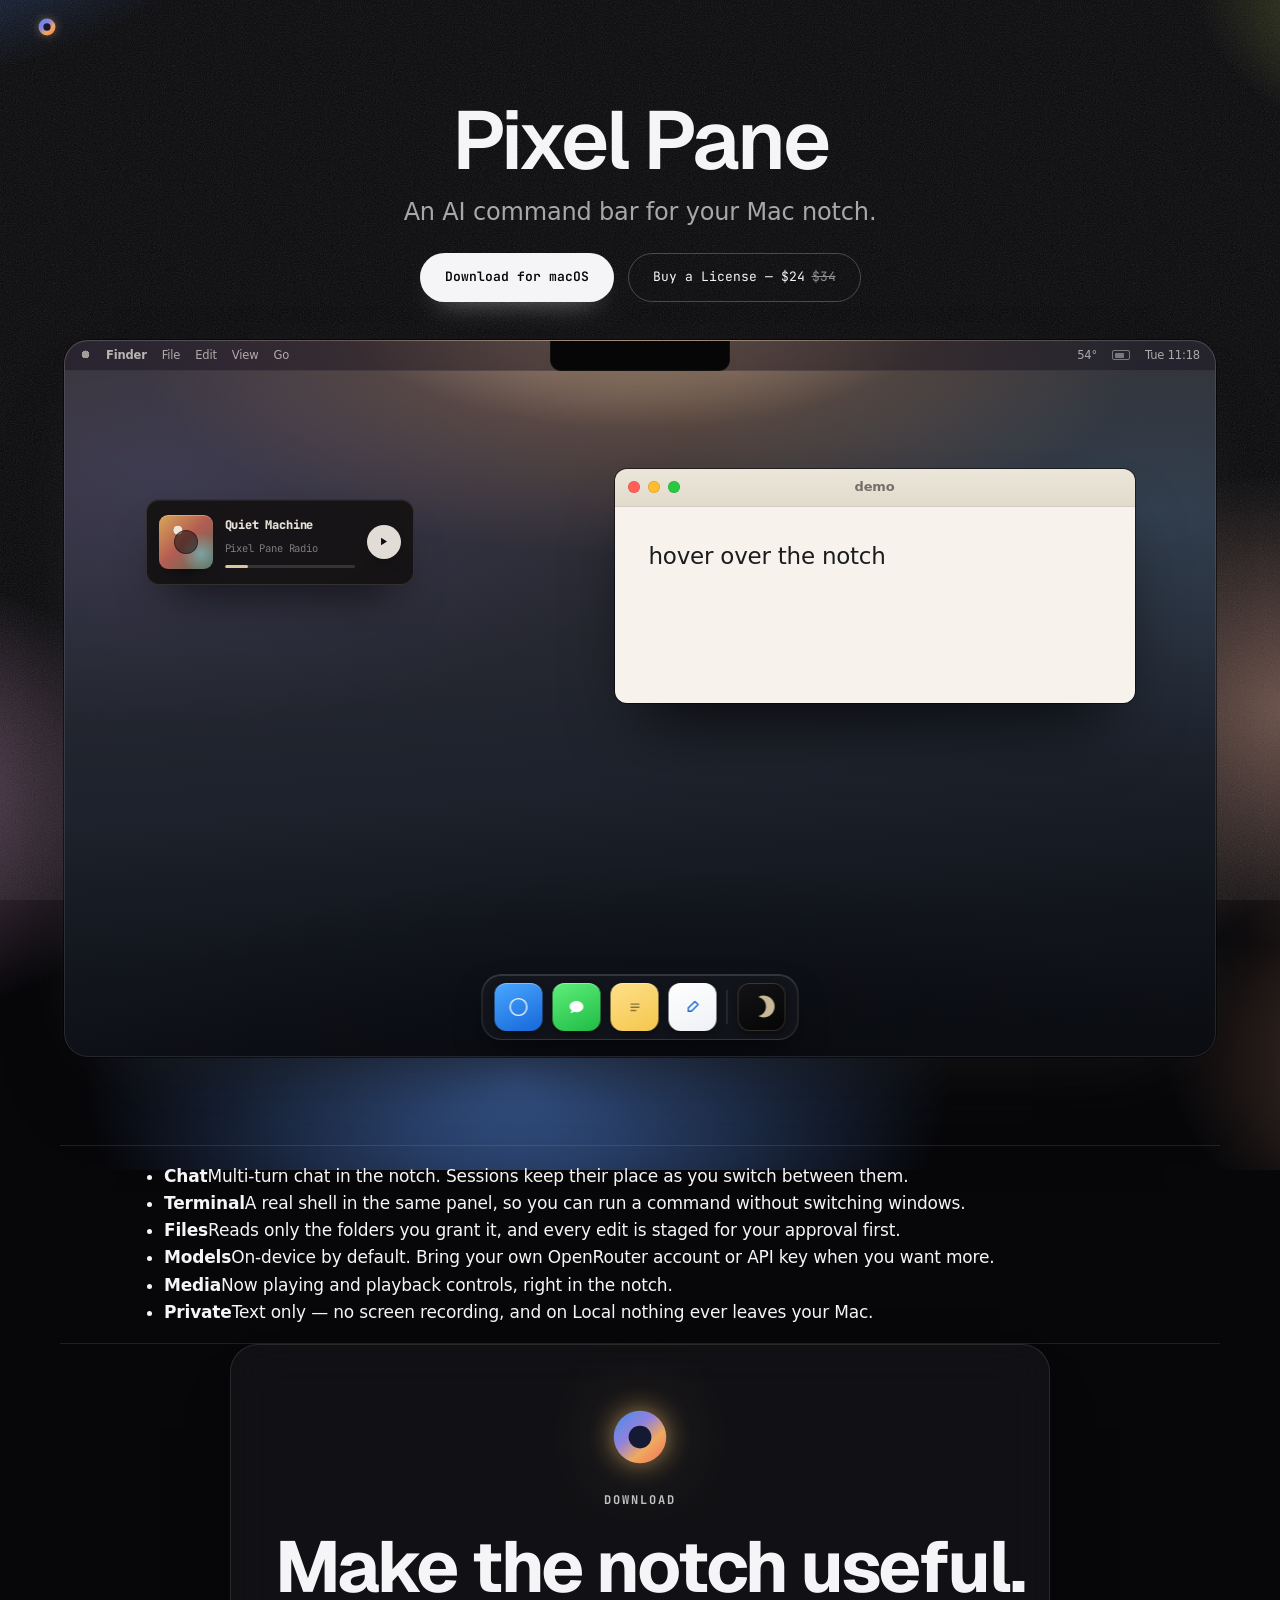
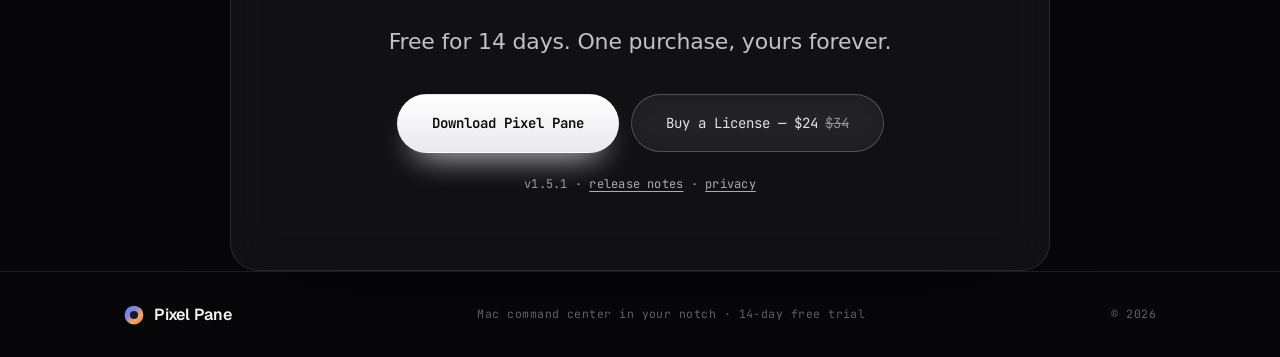
==== commit 789cde8d: "Promote the beta skin to production and drop /beta The beta was preferred, so its skin is folded int" ====
--- a/index.html
+++ b/index.html
@@ -10,20 +10,20 @@
   <meta property="og:description" content="An AI command bar for your Mac notch." />
   <meta property="og:type" content="website" />
   <meta property="og:url" content="https://pixelpane.app/" />
-  <meta property="og:image" content="https://pixelpane.app/assets/og.png?v=3" />
+  <meta property="og:image" content="https://pixelpane.app/assets/og.png?v=6" />
   <meta property="og:image:width" content="1200" />
   <meta property="og:image:height" content="630" />
   <meta name="twitter:card" content="summary_large_image" />
   <meta name="twitter:title" content="Pixel Pane" />
   <meta name="twitter:description" content="An AI command bar for your Mac notch." />
-  <meta name="twitter:image" content="https://pixelpane.app/assets/og.png?v=3" />
-
-  <link rel="icon" href="assets/favicon.svg?v=4" type="image/svg+xml" />
-  <link rel="apple-touch-icon" href="assets/app-icon.png?v=4" />
+  <meta name="twitter:image" content="https://pixelpane.app/assets/og.png?v=6" />
+
+  <link rel="icon" href="assets/favicon.svg?v=7" type="image/svg+xml" />
+  <link rel="apple-touch-icon" href="assets/app-icon.png?v=7" />
   <link rel="preconnect" href="https://fonts.googleapis.com" />
   <link rel="preconnect" href="https://fonts.gstatic.com" crossorigin />
   <link href="https://fonts.googleapis.com/css2?family=Geist:wght@400;500;600;700&family=JetBrains+Mono:wght@400;500&display=swap" rel="stylesheet" />
-  <link rel="stylesheet" href="styles.css?v=30" />
+  <link rel="stylesheet" href="styles.css?v=34" />
   <!-- Set before first paint so the hero title starts hidden and animates in,
        rather than flashing at full opacity while main.js is still loading. -->
   <script>document.documentElement.classList.add("js");</script>
@@ -39,7 +39,9 @@
     <a class="wordmark" href="#top" aria-label="Pixel Pane home">
       <span class="wordmark-mark" aria-hidden="true">
         <svg viewBox="0 0 64 64" width="18" height="18" fill="none">
-          <path d="M23.29 9.32 A26 26 0 1 1 23.29 54.68 A23.2 23.2 0 0 0 23.29 9.32 Z" fill="#c9b896" />
+          <defs><linearGradient id="pp-wm" x1="8%" y1="4%" x2="92%" y2="96%"><stop offset="0" stop-color="#4f8ce6"/><stop offset=".38" stop-color="#9182dd"/><stop offset=".68" stop-color="#f0a95e"/><stop offset="1" stop-color="#ef7a5c"/></linearGradient></defs>
+          <circle cx="32" cy="32" r="30" fill="url(#pp-wm)" />
+          <circle cx="32" cy="32" r="13" fill="#141a33" />
         </svg>
       </span>
     </a>
@@ -307,11 +309,12 @@
     <!-- ─────────────────────── FEATURES ─────────────────────── -->
     <section class="features" id="how">
       <ul class="feature-strip" aria-label="Pixel Pane features">
-        <li><strong>Chat</strong><span>Ask from anywhere.</span></li>
-        <li><strong>Terminal</strong><span>Use a real shell.</span></li>
-        <li><strong>Files</strong><span>Grant sources explicitly.</span></li>
-        <li><strong>Models</strong><span>Local, Cloud, Custom.</span></li>
-        <li><strong>Media</strong><span>Now playing in the notch.</span></li>
+        <li><strong>Chat</strong><span>Multi-turn chat in the notch. Sessions keep their place as you switch between them.</span></li>
+        <li><strong>Terminal</strong><span>A real shell in the same panel, so you can run a command without switching windows.</span></li>
+        <li><strong>Files</strong><span>Reads only the folders you grant it, and every edit is staged for your approval first.</span></li>
+        <li><strong>Models</strong><span>On-device by default. Bring your own OpenRouter account or API key when you want more.</span></li>
+        <li><strong>Media</strong><span>Now playing and playback controls, right in the notch.</span></li>
+        <li><strong>Private</strong><span>Text only — no screen recording, and on Local nothing ever leaves your Mac.</span></li>
       </ul>
     </section>
 
@@ -319,14 +322,12 @@
 
     <!-- ─────────────────────── ACCESS / CTA ─────────────────────── -->
     <section class="access" id="download">
-      <svg class="access-art line-art" viewBox="0 0 1200 320" fill="none" aria-hidden="true" preserveAspectRatio="none">
-        <path class="draw access-art-shadow" pathLength="1" d="M-80 194 C160 38 390 42 594 162 C778 270 1010 254 1280 34" />
-        <path class="draw access-art-gold" pathLength="1" d="M-80 266 C174 74 432 96 612 206 C806 326 1010 302 1280 88" />
-      </svg>
       <div class="access-copy">
         <div class="access-logo" aria-hidden="true">
           <svg viewBox="0 0 64 64" fill="none">
-            <path d="M23.29 9.32 A26 26 0 1 1 23.29 54.68 A23.2 23.2 0 0 0 23.29 9.32 Z" fill="#c9b896" />
+            <defs><linearGradient id="pp-ac" x1="8%" y1="4%" x2="92%" y2="96%"><stop offset="0" stop-color="#4f8ce6"/><stop offset=".38" stop-color="#9182dd"/><stop offset=".68" stop-color="#f0a95e"/><stop offset="1" stop-color="#ef7a5c"/></linearGradient></defs>
+          <circle cx="32" cy="32" r="30" fill="url(#pp-ac)" />
+          <circle cx="32" cy="32" r="13" fill="#141a33" />
           </svg>
         </div>
         <p class="eyebrow">Download</p>
@@ -353,7 +354,9 @@
     <div class="footer-inner">
       <span class="footer-mark">
         <svg viewBox="0 0 64 64" fill="none" aria-hidden="true">
-          <path d="M23.29 9.32 A26 26 0 1 1 23.29 54.68 A23.2 23.2 0 0 0 23.29 9.32 Z" fill="#c9b896" />
+          <defs><linearGradient id="pp-ft" x1="8%" y1="4%" x2="92%" y2="96%"><stop offset="0" stop-color="#4f8ce6"/><stop offset=".38" stop-color="#9182dd"/><stop offset=".68" stop-color="#f0a95e"/><stop offset="1" stop-color="#ef7a5c"/></linearGradient></defs>
+          <circle cx="32" cy="32" r="30" fill="url(#pp-ft)" />
+          <circle cx="32" cy="32" r="13" fill="#141a33" />
         </svg>
         Pixel Pane
       </span>
@@ -362,6 +365,6 @@
     </div>
   </footer>
 
-  <script src="main.js?v=11"></script>
+  <script src="main.js?v=12"></script>
 </body>
 </html>
--- a/styles.css
+++ b/styles.css
@@ -1,11 +1,12 @@
 /* ============================================================
    Pixel Pane — site styles
-   Palette: black glass, Apple-like off-white, quiet warm accent.
+   Palette: a grainy aurora over near-black, frosted glass panels,
+   Apple-like off-white type, quiet warm accent.
    Type: system display/body · JetBrains Mono (micro-labels).
    ============================================================ */
 
 :root {
-  --ink:          #000000;   /* page background            */
+  --ink:          #07070a;   /* page background — the aurora's floor */
   --ink-raised:   #0b0b0d;   /* faint raised surfaces      */
   --paper:        #f5f5f7;   /* primary text               */
   --beige:        #d7c7a1;   /* quiet product accent       */
@@ -14,6 +15,11 @@
   --faint:        rgba(245, 245, 247, 0.38);
   --line:         rgba(245, 245, 247, 0.10);
   --line-strong:  rgba(245, 245, 247, 0.24);
+
+  /* frosted panels floating on the aurora */
+  --glass:        rgba(255, 255, 255, 0.045);
+  --glass-edge:   rgba(255, 255, 255, 0.10);
+  --lift:         0 34px 80px -50px rgba(0, 0, 0, 0.9);
 
   /* friendly warm accent set — used sparingly alongside the beige */
   --c-amber:      #e9b769;
@@ -51,15 +57,53 @@
   overflow-x: hidden;
 }
 
+/* The aurora. Screen blending over near-black means overlapping blobs add
+   light instead of muddying, which is what keeps the palette vivid on a dark
+   ground. Colour is weighted to the edges so the middle band stays dark enough
+   to read type against. Oversized and slowly drifting, so the blobs never
+   settle into shapes you can read as fixed. */
 body::before {
   content: "";
   position: fixed;
-  inset: 0;
+  inset: -30%;
   pointer-events: none;
   z-index: 0;
-  background:
-    radial-gradient(54% 34% at 50% -12%, rgba(245,245,247,0.16), transparent 62%),
-    radial-gradient(44% 34% at 50% 28%, rgba(215,199,161,0.08), transparent 70%);
+  background-color: var(--ink);
+  background-image:
+    radial-gradient(30% 26% at 12% 8%,  rgba(59, 111, 208, 0.72), transparent 64%),
+    radial-gradient(26% 22% at 68% 4%,  rgba(242, 165, 92, 0.62), transparent 64%),
+    radial-gradient(20% 18% at 90% 18%, rgba(199, 219, 74, 0.48), transparent 64%),
+    radial-gradient(20% 18% at 98% 40%, rgba(239, 124, 96, 0.55), transparent 66%),
+    radial-gradient(26% 24% at 82% 68%, rgba(244, 176, 152, 0.42), transparent 68%),
+    radial-gradient(32% 28% at 44% 94%, rgba(74, 124, 210, 0.68), transparent 66%),
+    radial-gradient(26% 24% at 10% 74%, rgba(228, 162, 206, 0.50), transparent 68%),
+    radial-gradient(22% 24% at 2% 42%,  rgba(139, 122, 216, 0.50), transparent 64%),
+    radial-gradient(24% 22% at 92% 92%, rgba(243, 170, 120, 0.42), transparent 68%);
+  background-blend-mode: screen;
+  animation: aurora-drift 68s ease-in-out infinite alternate;
+}
+
+@keyframes aurora-drift {
+  from { transform: translate3d(-1.5%, -1%, 0) scale(1.02); }
+  to   { transform: translate3d(1.5%, 1.5%, 0) scale(1.08); }
+}
+
+/* Film grain over the aurora but under the content (which sits at z-index 2),
+   so the colour field stays dusty while type stays crisp. */
+body::after {
+  content: "";
+  position: fixed;
+  inset: 0;
+  z-index: 1;
+  pointer-events: none;
+  opacity: 0.28;
+  background-image: url("data:image/svg+xml,%3Csvg xmlns='http://www.w3.org/2000/svg' width='180' height='180'%3E%3Cfilter id='g'%3E%3CfeTurbulence type='fractalNoise' baseFrequency='0.9' numOctaves='3' stitchTiles='stitch'/%3E%3CfeColorMatrix type='saturate' values='0'/%3E%3C/filter%3E%3Crect width='180' height='180' filter='url(%23g)' opacity='0.55'/%3E%3C/svg%3E");
+  background-size: 180px 180px;
+}
+
+::selection {
+  background: rgba(122, 166, 232, 0.32);
+  color: #f5f5f7;
 }
 
 a { color: inherit; text-decoration: none; }
@@ -247,6 +291,7 @@
 }
 @media (prefers-reduced-motion: reduce) {
   .js .hero-title { animation: none; }
+  body::before { animation: none; }
 }
 
 .hero-title em {
@@ -267,214 +312,31 @@
 
 /* ════════════════════════ HOW IT WORKS ════════════════════ */
 .section-head { max-width: 760px; margin-bottom: clamp(28px, 5vw, 56px); }
-.how, .principles, .access { padding-top: clamp(72px, 11vw, 130px); padding-bottom: clamp(72px, 11vw, 130px); }
-.section-title {
-  font-family: var(--display);
-  font-weight: 600;
-  font-size: clamp(32px, 4.6vw, 52px);
-  line-height: 1.08;
-  letter-spacing: -0.025em;
-  margin: 0 0 22px;
-}
-.section-lede {
-  color: var(--muted);
-  font-size: clamp(16px, 2vw, 19px);
-  max-width: 56ch;
-  margin: 0;
-}
-
-.features {
-  padding-top: clamp(30px, 5vw, 58px);
-  padding-bottom: clamp(30px, 5vw, 58px);
-}
-.feature-strip {
-  list-style: none;
-  margin: 0;
-  padding: 0;
-  display: grid;
-  grid-template-columns: repeat(5, minmax(0, 1fr));
-  border-block: 1px solid var(--line);
-}
-.feature-strip li {
-  min-width: 0;
-  padding: 18px 18px 18px 0;
-}
-.feature-strip li + li {
-  padding-left: 18px;
-  border-left: 1px solid var(--line);
-}
-.feature-strip strong {
-  display: block;
-  color: var(--paper);
-  font-family: var(--mono);
-  font-size: 12px;
-  font-weight: 800;
-  letter-spacing: 0.04em;
-  margin-bottom: 7px;
-}
-.feature-strip span {
-  display: block;
-  color: var(--muted);
-  font-size: 13.5px;
-  line-height: 1.35;
-}
-
-@media (max-width: 820px) {
-  .feature-strip { grid-template-columns: repeat(2, minmax(0, 1fr)); }
-  .feature-strip li { border-bottom: 1px solid var(--line); }
-  .feature-strip li + li { border-left: 0; }
-  .feature-strip li:nth-child(even) { padding-left: 18px; border-left: 1px solid var(--line); }
-  .feature-strip li:nth-last-child(-n + 1) { border-bottom: 0; }
-}
-
-.steps {
-  list-style: none;
-  margin: 0; padding: 0;
-  display: grid;
-  grid-template-columns: repeat(3, 1fr);
-  gap: clamp(24px, 4vw, 56px);
-}
-.step { position: relative; padding-top: 30px; }
-.step::before {
-  content: "";
-  position: absolute;
-  top: 0; left: 0; right: 0;
-  height: 1px;
-  background: var(--line);
-}
-.step-index {
-  font-family: var(--mono);
-  font-size: 12px;
-  letter-spacing: 0.1em;
-  color: var(--beige);
-}
-.step-icon { position: relative; display: block; width: 76px; height: 76px; margin: 22px 0 24px; }
-.step-icon::before {
-  content: ""; position: absolute; inset: -16px; z-index: 0; border-radius: 50%;
-  background: radial-gradient(circle, rgba(233,183,105,0.16), transparent 70%);
-}
-.step-icon .line-art { position: relative; z-index: 1; width: 100%; height: 100%; overflow: visible; }
-.step-title {
-  font-family: var(--display);
-  font-weight: 600;
-  font-size: 22px;
-  letter-spacing: -0.02em;
-  margin: 0 0 12px;
-}
-.step-body { color: var(--muted); font-size: 15.5px; line-height: 1.6; margin: 0; max-width: 34ch; }
-
-/* give each step its own warm hue */
-.step:nth-child(1) .step-index { color: var(--c-amber); }
-.step:nth-child(2) .step-index { color: var(--c-coral); }
-.step:nth-child(3) .step-index { color: var(--c-rose); }
-.step:nth-child(2) .step-icon::before { background: radial-gradient(circle, rgba(236,154,118,0.16), transparent 70%); }
-.step:nth-child(3) .step-icon::before { background: radial-gradient(circle, rgba(224,135,162,0.15), transparent 70%); }
-
-@media (max-width: 760px) {
-  .steps { grid-template-columns: 1fr; gap: 0; }
-  .step { padding: 30px 0; }
-}
-
-/* ════════════════════════ PRINCIPLES ══════════════════════ */
-.principles-grid {
-  display: grid;
-  grid-template-columns: 1fr 1fr;
-  gap: clamp(40px, 6vw, 96px);
-  align-items: start;
-}
-.principles-statement .btn { margin-top: 30px; }
-.principles-list { list-style: none; margin: 0; padding: 0; }
-.principle {
-  display: flex;
-  gap: 22px;
-  padding: 26px 0;
-  border-top: 1px solid var(--line);
-}
-.principle:last-child { border-bottom: 1px solid var(--line); }
-.principle-no {
-  font-family: var(--mono);
-  font-size: 19px;
-  font-weight: 500;
-  text-transform: uppercase;
-  letter-spacing: 0.08em;
-  color: var(--beige);
-  line-height: 1.25;
-  flex: none;
-  width: 56px;
-}
-.principle h3 {
-  font-family: var(--display);
-  font-weight: 600;
-  font-size: 19px;
-  letter-spacing: -0.015em;
-  margin: 0 0 6px;
-  line-height: 1.25;
-}
-.principle p { margin: 0; color: var(--muted); font-size: 15px; line-height: 1.55; }
-
-@media (max-width: 820px) {
-  .principles-grid { grid-template-columns: 1fr; }
-}
-
-/* ════════════════════════════ ACCESS ══════════════════════ */
+.how, .principles, /* No glow, vignette or line art behind this section any more: all three
+   existed to give a flat black page some depth, and the aurora already does
+   that. Stacked on top of it they read as clutter — and the curves ran
+   straight through the buttons. The min-height went with them; it was
+   reserving room for artwork that is no longer drawn, which left a screen of
+   dead space around the CTA. */
 .access {
   isolation: isolate;
   text-align: center;
-  overflow: hidden;
-  min-height: clamp(500px, 54vw, 640px);
+  overflow: visible;
+  min-height: 0;
   display: grid;
   place-items: center;
-}
-.access::before {
-  content: "";
-  position: absolute;
-  inset: -18% -8%;
-  z-index: -2;
-  pointer-events: none;
-  background:
-    radial-gradient(44% 46% at 50% 43%, rgba(245,245,247,0.16), transparent 60%),
-    radial-gradient(42% 44% at 50% 38%, rgba(215,199,161,0.20), transparent 68%),
-    radial-gradient(28% 30% at 50% 58%, rgba(236,154,118,0.08), transparent 70%);
-  filter: blur(0.2px);
-}
-.access::after {
-  content: "";
-  position: absolute;
-  inset: 0;
-  z-index: -1;
-  pointer-events: none;
-  background:
-    linear-gradient(90deg, #000 0%, rgba(0,0,0,0.72) 12%, transparent 28%, transparent 72%, rgba(0,0,0,0.72) 88%, #000 100%),
-    linear-gradient(180deg, #000 0%, rgba(0,0,0,0.4) 18%, transparent 34%, transparent 64%, rgba(0,0,0,0.56) 82%, #000 100%);
-}
-.access-art {
-  position: absolute;
-  left: 50%;
-  top: 50%;
-  width: min(1550px, 112vw);
-  height: min(360px, 42vw);
-  min-height: 210px;
-  transform: translate(-50%, -42%);
-  z-index: -1;
-  opacity: 1;
-  overflow: visible;
-  filter: drop-shadow(0 0 18px rgba(215,199,161,0.24));
-}
-.access-art-shadow {
-  stroke: rgba(245,245,247,0.24);
-  stroke-width: 3.5;
-  stroke-linecap: round;
-}
-.access-art-gold {
-  stroke: #d7c7a1;
-  stroke-width: 4;
-  stroke-linecap: round;
 }
 .access-copy {
   position: relative;
   max-width: 820px;
   margin: 0 auto;
   padding: clamp(38px, 6vw, 64px) clamp(20px, 4vw, 44px);
+  border: 1px solid var(--glass-edge);
+  border-radius: 28px;
+  background: var(--glass);
+  -webkit-backdrop-filter: blur(24px) saturate(1.4);
+  backdrop-filter: blur(24px) saturate(1.4);
+  box-shadow: var(--lift);
 }
 .access-title {
   font-family: var(--display);
@@ -484,9 +346,6 @@
   letter-spacing: -0.035em;
   margin: 0 0 24px;
   white-space: nowrap;
-  text-shadow:
-    0 1px 0 rgba(255,255,255,0.08),
-    0 26px 70px rgba(0,0,0,0.72);
 }
 .access-logo { display: flex; justify-content: center; margin-bottom: 26px; color: var(--paper); }
 .access-logo svg {
@@ -507,7 +366,6 @@
   line-height: 1.35;
   max-width: 48ch;
   margin: 0 auto 38px;
-  text-shadow: 0 18px 44px rgba(0,0,0,0.8);
 }
 .access-fineprint {
   color: rgba(245,245,247,0.6);
@@ -543,25 +401,9 @@
 
 @media (max-width: 680px) {
   .access {
-    min-height: 520px;
     padding-top: 58px;
     padding-bottom: 58px;
   }
-  .access::before {
-    inset: -12% -24%;
-  }
-  .access::after {
-    background:
-      linear-gradient(90deg, #000 0%, rgba(0,0,0,0.58) 9%, transparent 24%, transparent 76%, rgba(0,0,0,0.58) 91%, #000 100%),
-      linear-gradient(180deg, #000 0%, rgba(0,0,0,0.36) 18%, transparent 34%, transparent 64%, rgba(0,0,0,0.58) 82%, #000 100%);
-  }
-  .access-art {
-    width: 128vw;
-    height: 300px;
-    transform: translate(-50%, -34%);
-  }
-  .access-art-shadow { stroke-width: 3; }
-  .access-art-gold { stroke-width: 3.4; }
   .access-copy { padding-inline: 20px; }
   .access-title {
     font-size: clamp(34px, 9.5vw, 48px);
@@ -607,12 +449,29 @@
   border-radius: 24px;
   border: 1px solid rgba(245,245,247,0.10);
   overflow: hidden;
+  /* Desktop wallpaper — a dusk gradient, lit from the top centre.
+     That placement is the whole point: the notch and its expanded panel are
+     near-black, and the previous wallpaper was darkest exactly where they sit,
+     so the one thing this demo exists to show had no silhouette. Light pools
+     behind the notch instead, then falls off to cool slate at the edges and
+     near-black along the bottom, which keeps the dock and the desktop windows
+     reading as objects on top of a surface rather than shapes in fog. Warm
+     centre, so it still sits with the beige the rest of the site uses. */
   background:
-    radial-gradient(72% 56% at 18% 4%, rgba(207, 95, 72, 0.22), transparent 60%),
-    radial-gradient(70% 62% at 88% 28%, rgba(214, 126, 68, 0.20), transparent 61%),
-    radial-gradient(78% 70% at 56% 118%, rgba(105, 143, 108, 0.22), transparent 63%),
-    radial-gradient(66% 58% at 7% 94%, rgba(143, 151, 143, 0.18), transparent 60%),
-    linear-gradient(162deg, #2b2927 0%, #242627 48%, #191d1a 100%);
+    radial-gradient(44% 32% at 50% -8%, rgba(255, 233, 202, 0.52), transparent 64%),
+    radial-gradient(66% 44% at 50% 1%, rgba(230, 160, 112, 0.34), transparent 66%),
+    radial-gradient(70% 54% at 8% 18%, rgba(96, 92, 150, 0.30), transparent 66%),
+    radial-gradient(68% 52% at 95% 24%, rgba(70, 116, 150, 0.28), transparent 66%),
+    radial-gradient(86% 64% at 50% 114%, rgba(8, 10, 16, 0.94), transparent 64%),
+    linear-gradient(176deg, #35302f 0%, #2a2a33 32%, #1d222c 60%, #12151c 80%, #0a0c11 100%);
+  /* Gradients are positioned against the padding box by default but painted
+     out to the border box, so the 1px semi-transparent border showed a
+     *wrapped* copy of the gradient's opposite edge. With a top-lit wallpaper
+     that put a bright warm hairline along the bottom edge, under the dock.
+     Anchoring the gradient to the border box makes it continuous instead.
+     Must stay after the `background` shorthand, which resets both. */
+  background-origin: border-box;
+  background-repeat: no-repeat;
   box-shadow:
     0 0 0 1px rgba(0,0,0,0.55),
     inset 0 1px 0 rgba(255,255,255,0.06),
@@ -916,7 +775,7 @@
   width: 180px;
   height: 30px;
 }
-.notch.is-media-playing:not(.is-open):not(:hover) {
+.notch.is-media-peek:not(.is-open):not(:hover) {
   width: 248px;
 }
 .notch.is-open, .notch:hover {
@@ -953,10 +812,10 @@
   pointer-events: none;
   transition: opacity 0.18s ease;
 }
-.notch.is-media-playing:not(.is-open):not(:hover) .notch-media-pill {
+.notch.is-media-peek:not(.is-open):not(:hover) .notch-media-pill {
   opacity: 1;
 }
-.notch.is-media-playing:not(.is-open):not(:hover) .notch-idle {
+.notch.is-media-peek:not(.is-open):not(:hover) .notch-idle {
   opacity: 0;
 }
 .media-art {
@@ -1330,10 +1189,10 @@
   .np-rail-preview {
     display: none !important;
   }
-  .notch.is-media-playing:not(.is-open):not(:hover) {
+  .notch.is-media-peek:not(.is-open):not(:hover) {
     width: 180px;
   }
-  .notch.is-media-playing:not(.is-open):not(:hover) .notch-idle {
+  .notch.is-media-peek:not(.is-open):not(:hover) .notch-idle {
     opacity: 1;
   }
   .notch.is-open, .notch:hover, .notch:focus-visible, .notch:focus-within {
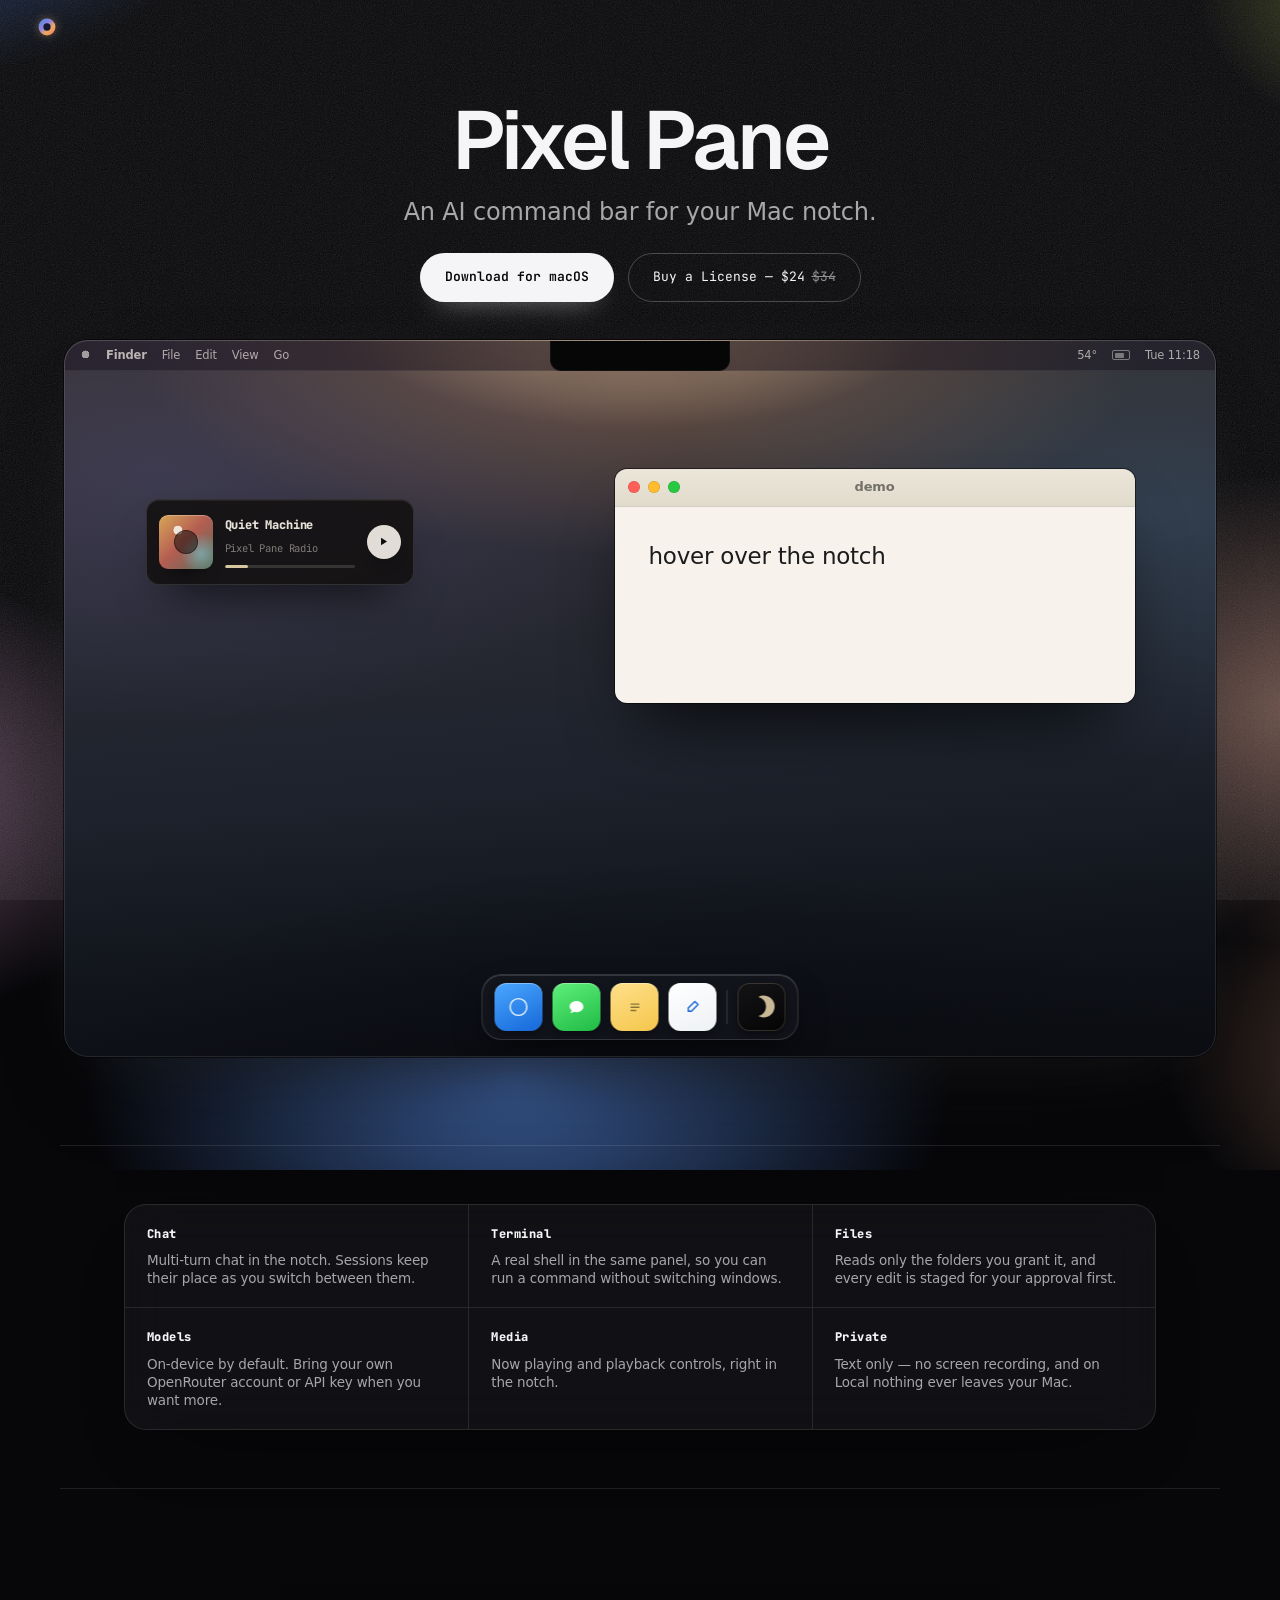
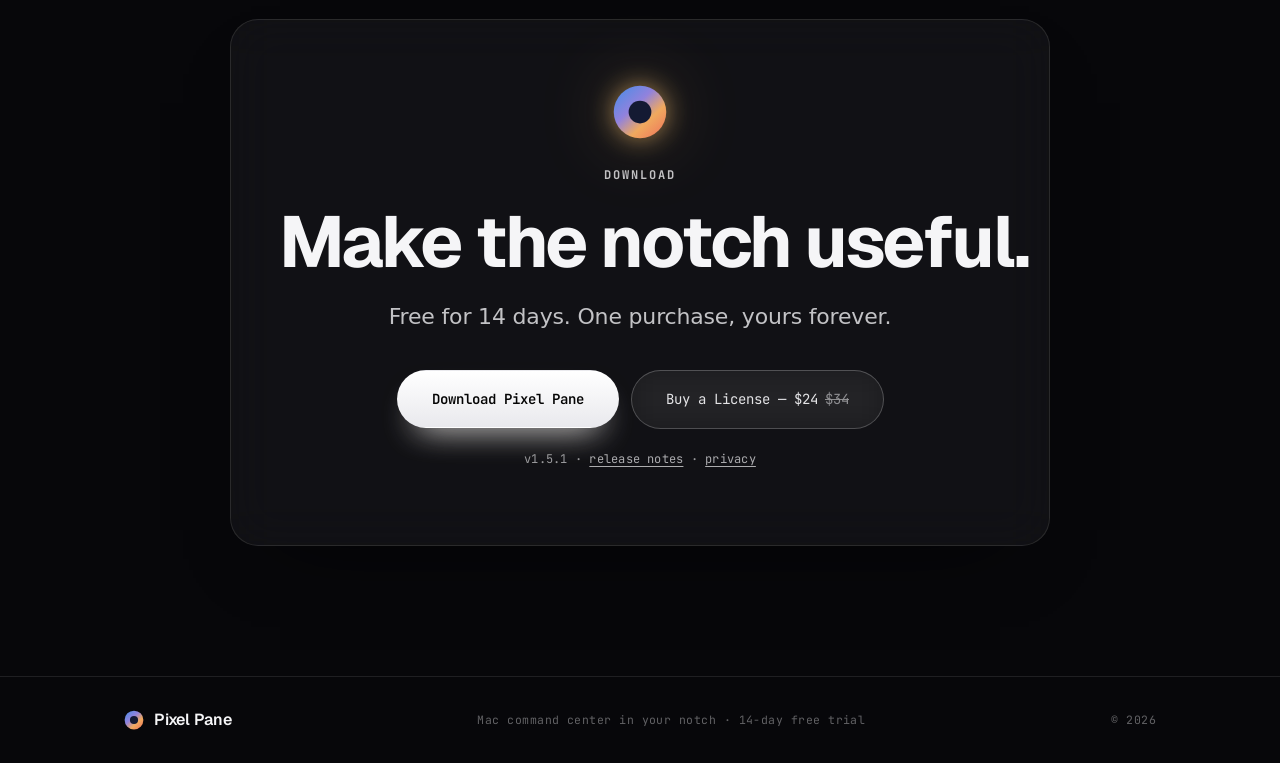
==== commit 21261124: "Restore the section styles the promotion edit deleted The .access rewrite anchored on the first occu" ====
--- a/index.html
+++ b/index.html
@@ -23,7 +23,7 @@
   <link rel="preconnect" href="https://fonts.googleapis.com" />
   <link rel="preconnect" href="https://fonts.gstatic.com" crossorigin />
   <link href="https://fonts.googleapis.com/css2?family=Geist:wght@400;500;600;700&family=JetBrains+Mono:wght@400;500&display=swap" rel="stylesheet" />
-  <link rel="stylesheet" href="styles.css?v=34" />
+  <link rel="stylesheet" href="styles.css?v=35" />
   <!-- Set before first paint so the hero title starts hidden and animates in,
        rather than flashing at full opacity while main.js is still loading. -->
   <script>document.documentElement.classList.add("js");</script>
--- a/styles.css
+++ b/styles.css
@@ -312,25 +312,194 @@
 
 /* ════════════════════════ HOW IT WORKS ════════════════════ */
 .section-head { max-width: 760px; margin-bottom: clamp(28px, 5vw, 56px); }
-.how, .principles, /* No glow, vignette or line art behind this section any more: all three
+.how, .principles, .access { padding-top: clamp(72px, 11vw, 130px); padding-bottom: clamp(72px, 11vw, 130px); }
+.section-title {
+  font-family: var(--display);
+  font-weight: 600;
+  font-size: clamp(32px, 4.6vw, 52px);
+  line-height: 1.08;
+  letter-spacing: -0.025em;
+  margin: 0 0 22px;
+}
+.section-lede {
+  color: var(--muted);
+  font-size: clamp(16px, 2vw, 19px);
+  max-width: 56ch;
+  margin: 0;
+}
+
+.features {
+  padding-top: clamp(30px, 5vw, 58px);
+  padding-bottom: clamp(30px, 5vw, 58px);
+}
+.feature-strip {
+  list-style: none;
+  margin: 0;
+  padding: 0;
+  display: grid;
+  /* Three across, two down. The descriptions carry real detail about what the
+     app does — this is the only section that explains it — and five narrow
+     columns left them too cramped to read. */
+  grid-template-columns: repeat(3, minmax(0, 1fr));
+  /* Smoked glass rather than a bare row between hairlines: against the aurora
+     the strip needs a surface of its own to sit on. */
+  border: 1px solid var(--glass-edge);
+  border-radius: 22px;
+  background: var(--glass);
+  -webkit-backdrop-filter: blur(24px) saturate(1.4);
+  backdrop-filter: blur(24px) saturate(1.4);
+  box-shadow: var(--lift);
+  overflow: hidden;
+}
+.feature-strip li {
+  min-width: 0;
+  padding: 20px 22px;
+  border-left: 1px solid var(--line);
+}
+.feature-strip li:nth-child(3n + 1) { border-left: 0; }
+.feature-strip li:nth-child(n + 4) { border-top: 1px solid var(--line); }
+.feature-strip strong {
+  display: block;
+  color: var(--paper);
+  font-family: var(--mono);
+  font-size: 12px;
+  font-weight: 800;
+  letter-spacing: 0.04em;
+  margin-bottom: 7px;
+}
+.feature-strip span {
+  display: block;
+  color: var(--muted);
+  font-size: 13.5px;
+  line-height: 1.35;
+}
+
+/* Each breakpoint has to re-derive its own dividers: "starts a row" is a
+   different set of cells at three columns than at two or one, so the 3n rules
+   above are reset rather than inherited. */
+@media (max-width: 820px) {
+  .feature-strip { grid-template-columns: repeat(2, minmax(0, 1fr)); }
+  .feature-strip li,
+  .feature-strip li:nth-child(3n + 1) { border-left: 1px solid var(--line); border-top: 0; }
+  .feature-strip li:nth-child(odd) { border-left: 0; }
+  .feature-strip li:nth-child(n + 3) { border-top: 1px solid var(--line); }
+}
+@media (max-width: 520px) {
+  .feature-strip { grid-template-columns: minmax(0, 1fr); }
+  .feature-strip li,
+  .feature-strip li:nth-child(3n + 1),
+  .feature-strip li:nth-child(odd) { border-left: 0; }
+  .feature-strip li:nth-child(n + 2) { border-top: 1px solid var(--line); }
+}
+
+.steps {
+  list-style: none;
+  margin: 0; padding: 0;
+  display: grid;
+  grid-template-columns: repeat(3, 1fr);
+  gap: clamp(24px, 4vw, 56px);
+}
+.step { position: relative; padding-top: 30px; }
+.step::before {
+  content: "";
+  position: absolute;
+  top: 0; left: 0; right: 0;
+  height: 1px;
+  background: var(--line);
+}
+.step-index {
+  font-family: var(--mono);
+  font-size: 12px;
+  letter-spacing: 0.1em;
+  color: var(--beige);
+}
+.step-icon { position: relative; display: block; width: 76px; height: 76px; margin: 22px 0 24px; }
+.step-icon::before {
+  content: ""; position: absolute; inset: -16px; z-index: 0; border-radius: 50%;
+  background: radial-gradient(circle, rgba(233,183,105,0.16), transparent 70%);
+}
+.step-icon .line-art { position: relative; z-index: 1; width: 100%; height: 100%; overflow: visible; }
+.step-title {
+  font-family: var(--display);
+  font-weight: 600;
+  font-size: 22px;
+  letter-spacing: -0.02em;
+  margin: 0 0 12px;
+}
+.step-body { color: var(--muted); font-size: 15.5px; line-height: 1.6; margin: 0; max-width: 34ch; }
+
+/* give each step its own warm hue */
+.step:nth-child(1) .step-index { color: var(--c-amber); }
+.step:nth-child(2) .step-index { color: var(--c-coral); }
+.step:nth-child(3) .step-index { color: var(--c-rose); }
+.step:nth-child(2) .step-icon::before { background: radial-gradient(circle, rgba(236,154,118,0.16), transparent 70%); }
+.step:nth-child(3) .step-icon::before { background: radial-gradient(circle, rgba(224,135,162,0.15), transparent 70%); }
+
+@media (max-width: 760px) {
+  .steps { grid-template-columns: 1fr; gap: 0; }
+  .step { padding: 30px 0; }
+}
+
+/* ════════════════════════ PRINCIPLES ══════════════════════ */
+.principles-grid {
+  display: grid;
+  grid-template-columns: 1fr 1fr;
+  gap: clamp(40px, 6vw, 96px);
+  align-items: start;
+}
+.principles-statement .btn { margin-top: 30px; }
+.principles-list { list-style: none; margin: 0; padding: 0; }
+.principle {
+  display: flex;
+  gap: 22px;
+  padding: 26px 0;
+  border-top: 1px solid var(--line);
+}
+.principle:last-child { border-bottom: 1px solid var(--line); }
+.principle-no {
+  font-family: var(--mono);
+  font-size: 19px;
+  font-weight: 500;
+  text-transform: uppercase;
+  letter-spacing: 0.08em;
+  color: var(--beige);
+  line-height: 1.25;
+  flex: none;
+  width: 56px;
+}
+.principle h3 {
+  font-family: var(--display);
+  font-weight: 600;
+  font-size: 19px;
+  letter-spacing: -0.015em;
+  margin: 0 0 6px;
+  line-height: 1.25;
+}
+.principle p { margin: 0; color: var(--muted); font-size: 15px; line-height: 1.55; }
+
+@media (max-width: 820px) {
+  .principles-grid { grid-template-columns: 1fr; }
+}
+
+/* ════════════════════════════ ACCESS ══════════════════════ */
+/* No glow, vignette or line art behind this section any more: all three
    existed to give a flat black page some depth, and the aurora already does
    that. Stacked on top of it they read as clutter — and the curves ran
    straight through the buttons. The min-height went with them; it was
    reserving room for artwork that is no longer drawn, which left a screen of
    dead space around the CTA. */
 .access {
-  isolation: isolate;
   text-align: center;
-  overflow: visible;
   min-height: 0;
   display: grid;
   place-items: center;
 }
+/* The copy block becomes the surface instead, matching the feature strip. */
 .access-copy {
   position: relative;
   max-width: 820px;
   margin: 0 auto;
-  padding: clamp(38px, 6vw, 64px) clamp(20px, 4vw, 44px);
+  padding: clamp(38px, 6vw, 64px) clamp(24px, 4vw, 48px);
   border: 1px solid var(--glass-edge);
   border-radius: 28px;
   background: var(--glass);
@@ -404,7 +573,7 @@
     padding-top: 58px;
     padding-bottom: 58px;
   }
-  .access-copy { padding-inline: 20px; }
+  .access-copy { padding-inline: 22px; }
   .access-title {
     font-size: clamp(34px, 9.5vw, 48px);
     white-space: normal;
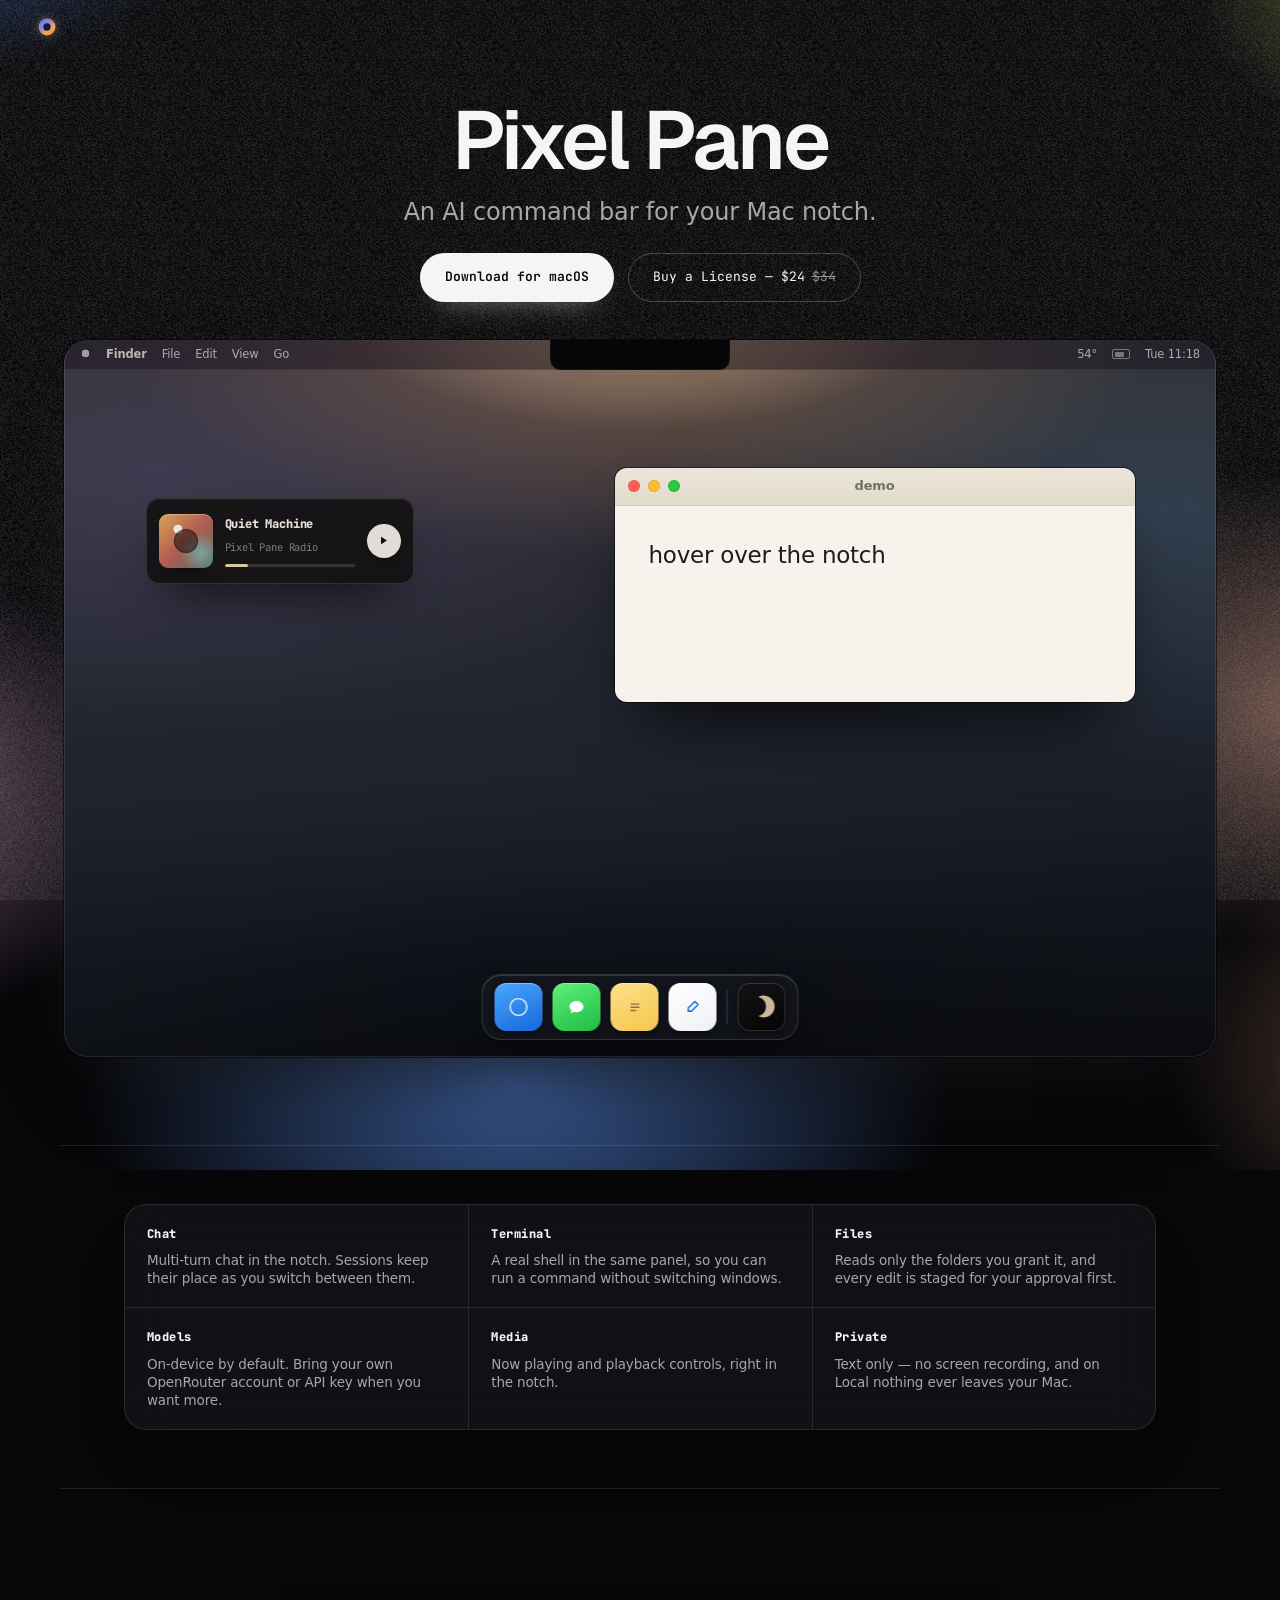
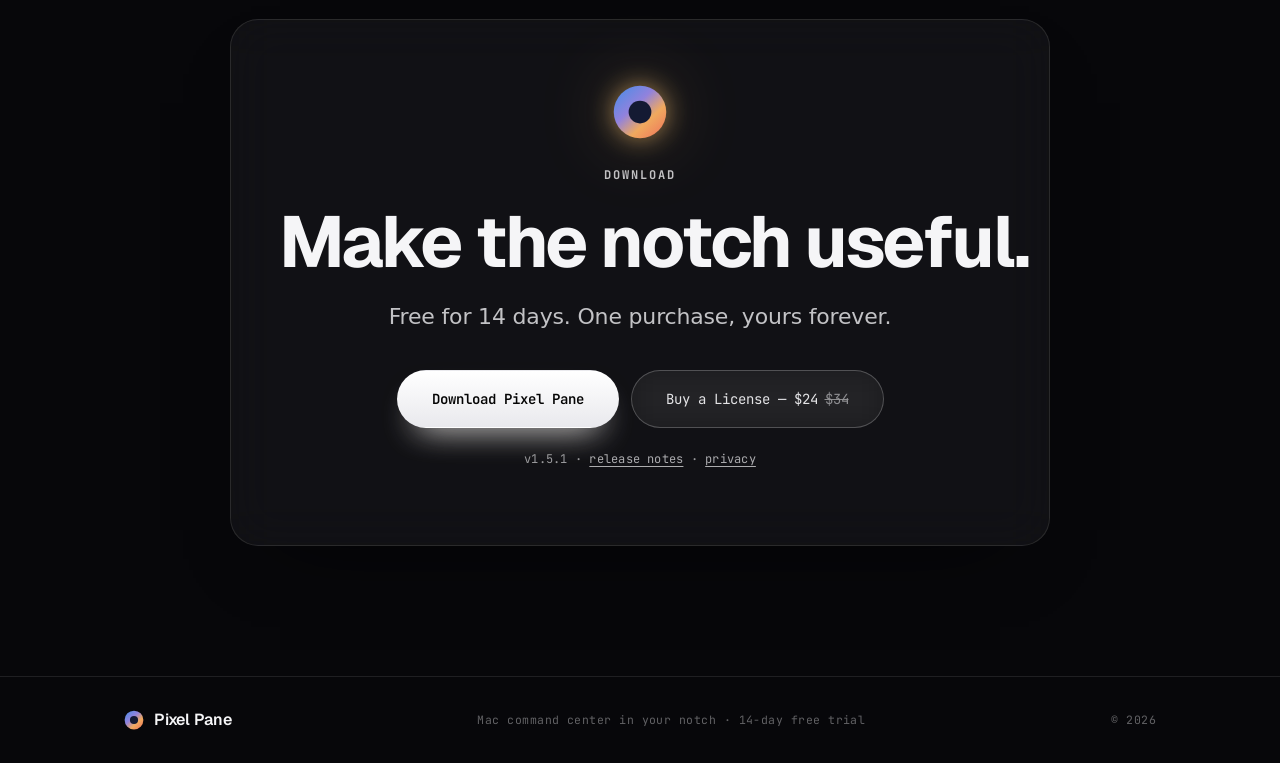
==== commit 5b0ce52d: "Bake the grain to a tile and sit the notch on the screen edge Grain: the inline feTurbulence SVG was" ====
--- a/index.html
+++ b/index.html
@@ -3,7 +3,7 @@
 <head>
   <meta charset="UTF-8" />
   <meta name="viewport" content="width=device-width, initial-scale=1.0" />
-  <title>Pixel Pane — A command center in your Mac notch</title>
+  <title>Pixel Pane</title>
   <meta name="description" content="Pixel Pane puts chat, terminal, files, models, sessions, and media in one Mac-native notch surface. Local by default, cloud by choice, and only active when you ask." />
 
   <meta property="og:title" content="Pixel Pane" />
@@ -23,7 +23,7 @@
   <link rel="preconnect" href="https://fonts.googleapis.com" />
   <link rel="preconnect" href="https://fonts.gstatic.com" crossorigin />
   <link href="https://fonts.googleapis.com/css2?family=Geist:wght@400;500;600;700&family=JetBrains+Mono:wght@400;500&display=swap" rel="stylesheet" />
-  <link rel="stylesheet" href="styles.css?v=35" />
+  <link rel="stylesheet" href="styles.css?v=36" />
   <!-- Set before first paint so the hero title starts hidden and animates in,
        rather than flashing at full opacity while main.js is still loading. -->
   <script>document.documentElement.classList.add("js");</script>
--- a/styles.css
+++ b/styles.css
@@ -89,16 +89,22 @@
 }
 
 /* Film grain over the aurora but under the content (which sits at z-index 2),
-   so the colour field stays dusty while type stays crisp. */
+   so the colour field stays dusty while type stays crisp.
+
+   A baked tile rather than an inline feTurbulence SVG. The filter was
+   rasterised by the browser, so how much light it added shifted between loads
+   and between display scales — the page came up grey on some reloads and black
+   on others. It also produced a solid mid-grey plane, so its opacity lifted
+   every black on the page. The tile carries its noise in the alpha channel
+   over white, which leaves black at black and only brightens the speckles. */
 body::after {
   content: "";
   position: fixed;
   inset: 0;
   z-index: 1;
   pointer-events: none;
-  opacity: 0.28;
-  background-image: url("data:image/svg+xml,%3Csvg xmlns='http://www.w3.org/2000/svg' width='180' height='180'%3E%3Cfilter id='g'%3E%3CfeTurbulence type='fractalNoise' baseFrequency='0.9' numOctaves='3' stitchTiles='stitch'/%3E%3CfeColorMatrix type='saturate' values='0'/%3E%3C/filter%3E%3Crect width='180' height='180' filter='url(%23g)' opacity='0.55'/%3E%3C/svg%3E");
-  background-size: 180px 180px;
+  background-image: url("assets/grain.png?v=1");
+  background-size: 160px 160px;
 }
 
 ::selection {
@@ -617,6 +623,11 @@
   transform: translateX(-50%);
   border-radius: 24px;
   border: 1px solid rgba(245,245,247,0.10);
+  /* No bezel along the top: `.notch` is positioned against the padding box, so
+     a top border draws a hairline straight across it and separates it from the
+     screen edge. On a real Mac the notch reaches that edge. Dropping the top
+     border makes the padding box start at the outer edge, so it does here too. */
+  border-top: 0;
   overflow: hidden;
   /* Desktop wallpaper — a dusk gradient, lit from the top centre.
      That placement is the whole point: the notch and its expanded panel are
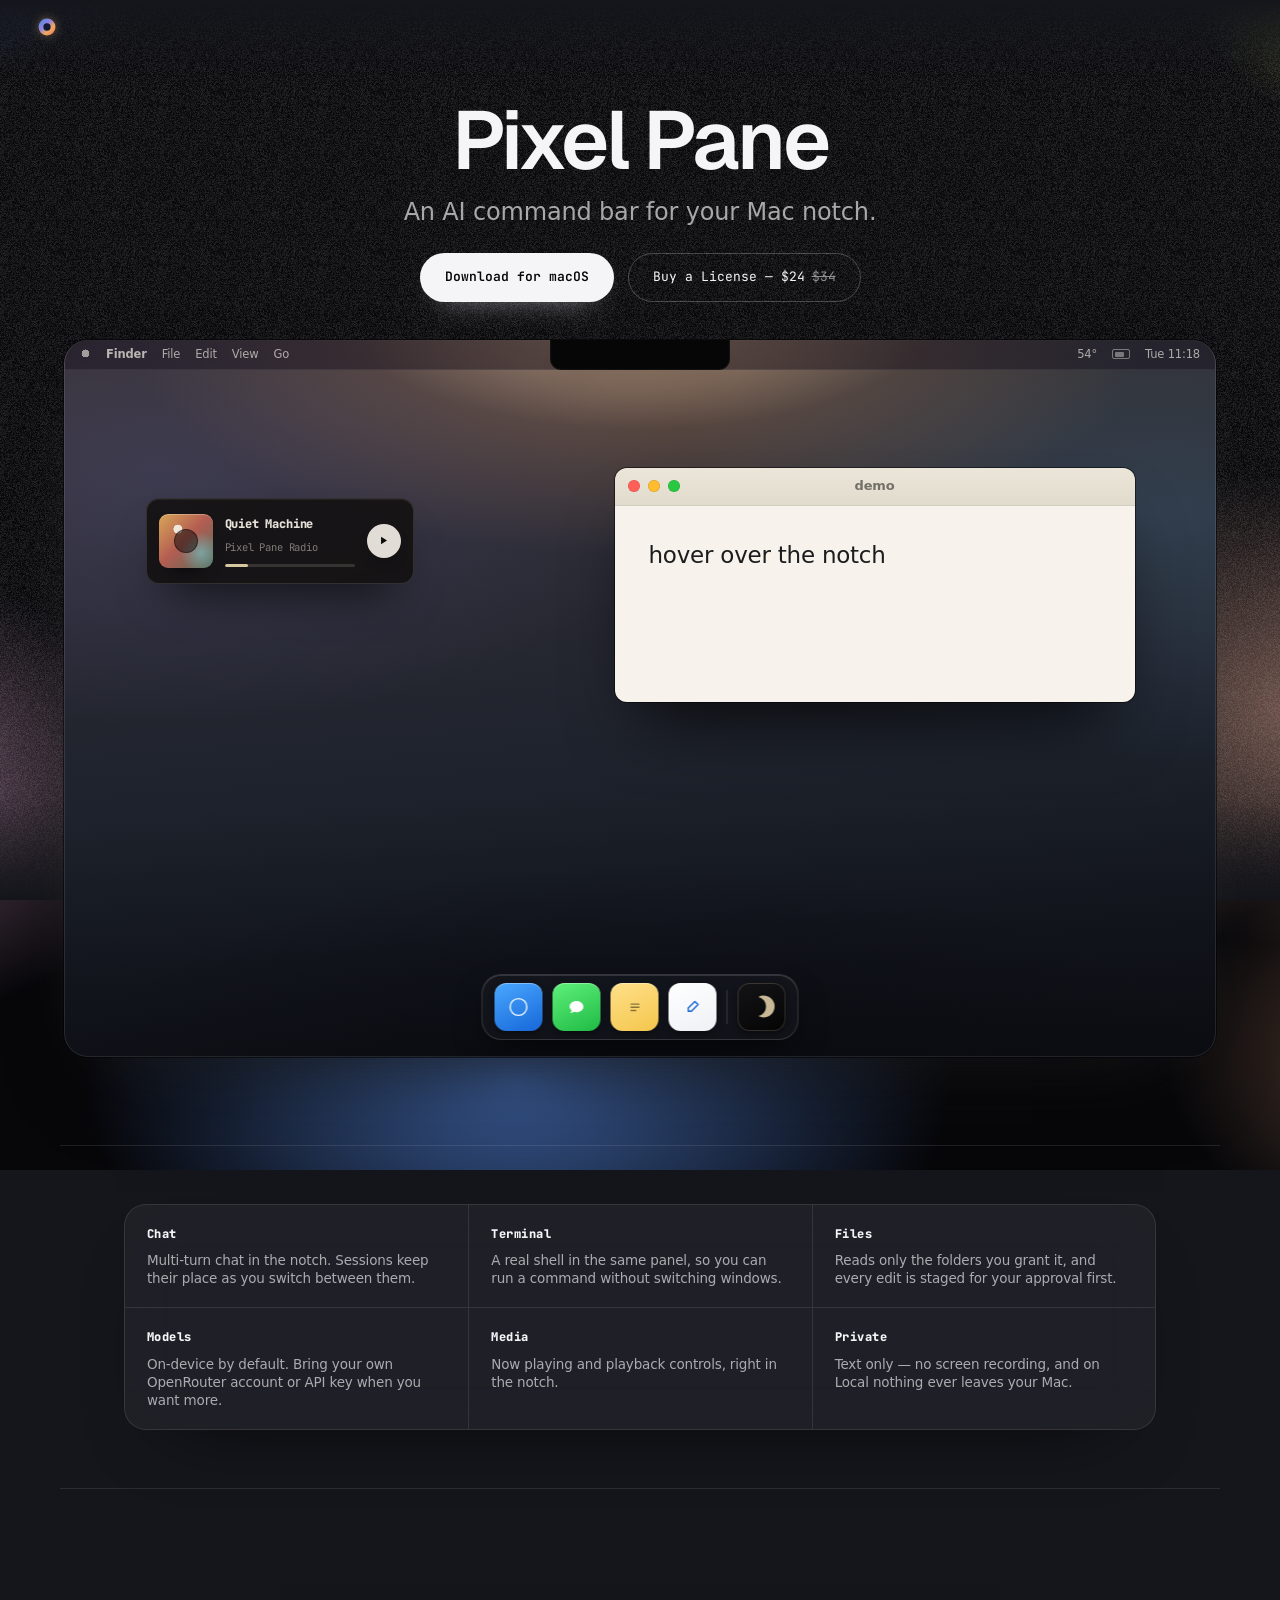
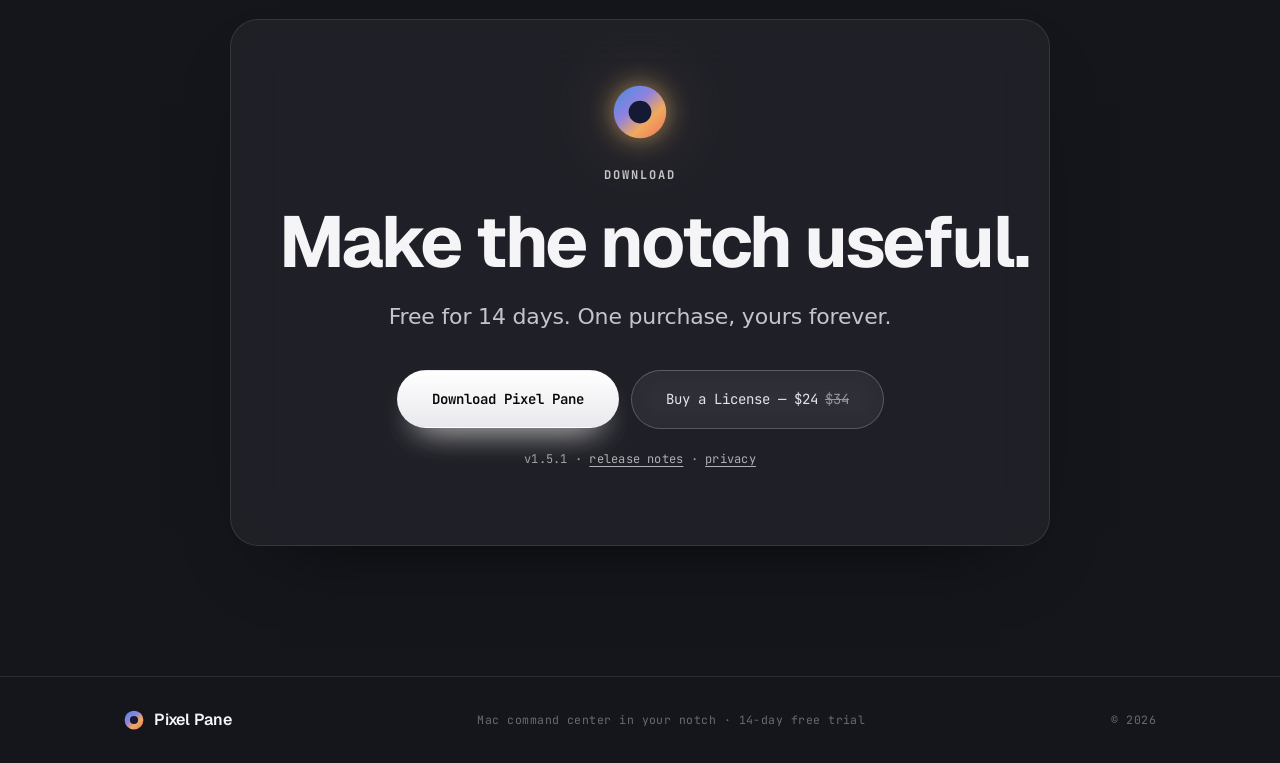
==== commit 97c724d3: "Blend the page edges into mobile browser chrome On iOS the status bar and toolbar were painted flat " ====
--- a/index.html
+++ b/index.html
@@ -2,7 +2,13 @@
 <html lang="en">
 <head>
   <meta charset="UTF-8" />
-  <meta name="viewport" content="width=device-width, initial-scale=1.0" />
+  <meta name="viewport" content="width=device-width, initial-scale=1.0, viewport-fit=cover" />
+  <!-- The browser paints its own chrome (iOS status bar, Android address bar,
+       overscroll gutters) with this colour, not with the aurora. Keep it in
+       sync with --edge in styles.css, which fades the page's top and bottom
+       edges to the same value so the seam disappears. -->
+  <meta name="theme-color" content="#15161c" />
+  <meta name="color-scheme" content="dark" />
   <title>Pixel Pane</title>
   <meta name="description" content="Pixel Pane puts chat, terminal, files, models, sessions, and media in one Mac-native notch surface. Local by default, cloud by choice, and only active when you ask." />
 
@@ -23,7 +29,7 @@
   <link rel="preconnect" href="https://fonts.googleapis.com" />
   <link rel="preconnect" href="https://fonts.gstatic.com" crossorigin />
   <link href="https://fonts.googleapis.com/css2?family=Geist:wght@400;500;600;700&family=JetBrains+Mono:wght@400;500&display=swap" rel="stylesheet" />
-  <link rel="stylesheet" href="styles.css?v=36" />
+  <link rel="stylesheet" href="styles.css?v=37" />
   <!-- Set before first paint so the hero title starts hidden and animates in,
        rather than flashing at full opacity while main.js is still loading. -->
   <script>document.documentElement.classList.add("js");</script>
--- a/styles.css
+++ b/styles.css
@@ -8,6 +8,18 @@
 :root {
   --ink:          #07070a;   /* page background — the aurora's floor */
   --ink-raised:   #0b0b0d;   /* faint raised surfaces      */
+
+  /* The colour the page hands off to the browser's own chrome — iOS status
+     bar and toolbar, Android address bar, overscroll gutters. Browsers paint
+     those from theme-color (or from the html background colour), never from
+     the fixed aurora, so the flat --ink used to read as hard black bars
+     against a page whose real edges sit around #141416–#22252d. This tone
+     splits that range; the edge fade below pulls the page's own top and
+     bottom to meet it. Keep in sync with the theme-color meta in index.html. */
+  --edge:         #15161c;
+  --edge-clear:   rgba(21, 22, 28, 0);  /* --edge at zero alpha */
+  --edge-fade-t:  72px;
+  --edge-fade-b:  104px;
   --paper:        #f5f5f7;   /* primary text               */
   --beige:        #d7c7a1;   /* quiet product accent       */
   --beige-deep:   #b9a77d;
@@ -35,17 +47,28 @@
   --mono: "JetBrains Mono", ui-monospace, "SF Mono", Menlo, monospace;
 
   --maxw: 1160px;
-  --gutter: clamp(20px, 5vw, 64px);
+  /* max() with the safe-area insets so a landscape notch or rounded corner
+     never eats into the gutter. Both env() calls carry a 0px fallback so the
+     whole declaration stays valid where env() is unknown. */
+  --gutter: max(clamp(20px, 5vw, 64px),
+                env(safe-area-inset-left, 0px),
+                env(safe-area-inset-right, 0px));
   --ease: cubic-bezier(0.22, 1, 0.36, 1);
 }
 
 *, *::before, *::after { box-sizing: border-box; }
 
-html { scroll-behavior: smooth; }
+html {
+  scroll-behavior: smooth;
+  /* Rubber-band overscroll and any chrome that samples the document colour
+     land on --edge rather than on the aurora's near-black floor. */
+  background: var(--edge);
+  color-scheme: dark;
+}
 
 body {
   margin: 0;
-  background: var(--ink);
+  background: var(--edge);
   color: var(--paper);
   font-family: var(--sans);
   font-size: 17px;
@@ -103,8 +126,26 @@
   inset: 0;
   z-index: 1;
   pointer-events: none;
-  background-image: url("assets/grain.png?v=1");
-  background-size: 160px 160px;
+  /* Two edge fades ride in the same layer as the grain, above the aurora but
+     below content, so the page's top and bottom settle onto --edge — the same
+     colour the browser paints its status bar and toolbar with. Without them
+     the aurora ran bright right up to the last pixel and the chrome met it
+     with a hard line. Listed before the grain so the outermost pixels are
+     exactly --edge, speckle-free, and so match the chrome exactly. */
+  background-image:
+    linear-gradient(to bottom, var(--edge), var(--edge-clear) var(--edge-fade-t)),
+    linear-gradient(to top,    var(--edge), var(--edge-clear) var(--edge-fade-b)),
+    url("assets/grain.png?v=1");
+  background-size: 100% 100%, 100% 100%, 160px 160px;
+  background-repeat: no-repeat, no-repeat, repeat;
+}
+
+/* Phone chrome takes a bigger bite than desktop, so give it a longer runway. */
+@media (max-width: 720px) {
+  :root {
+    --edge-fade-t: 108px;
+    --edge-fade-b: 148px;
+  }
 }
 
 ::selection {
@@ -173,8 +214,11 @@
   align-items: center;
   justify-content: space-between;
   max-width: none;
-  padding-inline: clamp(18px, 3vw, 40px);
-  padding-top: 18px;
+  padding-inline: max(clamp(18px, 3vw, 40px),
+                      env(safe-area-inset-left, 0px),
+                      env(safe-area-inset-right, 0px));
+  /* viewport-fit=cover lets the page run under the notch/status bar; clear it. */
+  padding-top: calc(18px + env(safe-area-inset-top, 0px));
   padding-bottom: 18px;
 }
 .wordmark { display: flex; align-items: center; gap: 0; }
@@ -595,7 +639,8 @@
   justify-content: space-between;
   gap: 16px;
   padding-top: 30px;
-  padding-bottom: 30px;
+  /* Keeps the last line clear of the home indicator / bottom toolbar. */
+  padding-bottom: calc(30px + env(safe-area-inset-bottom, 0px));
   flex-wrap: wrap;
 }
 .footer-mark { display: inline-flex; align-items: center; gap: 10px;
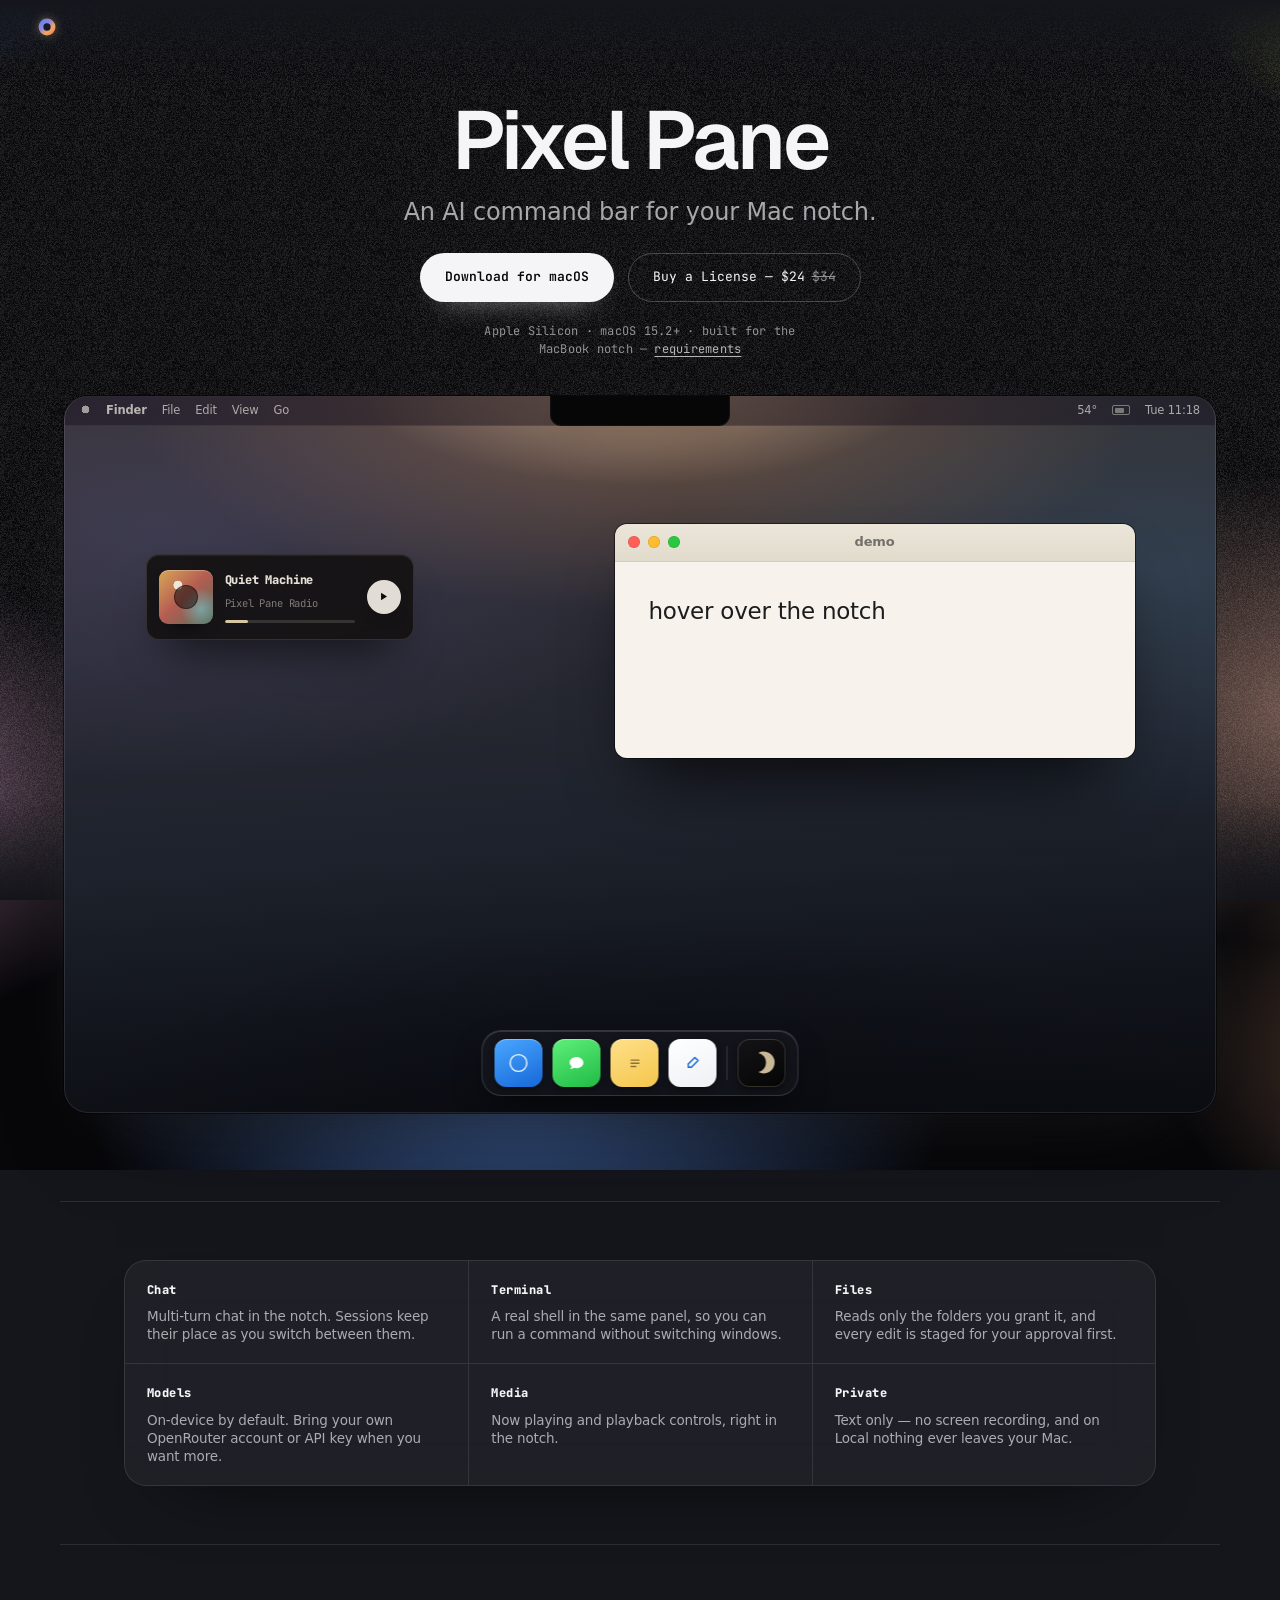
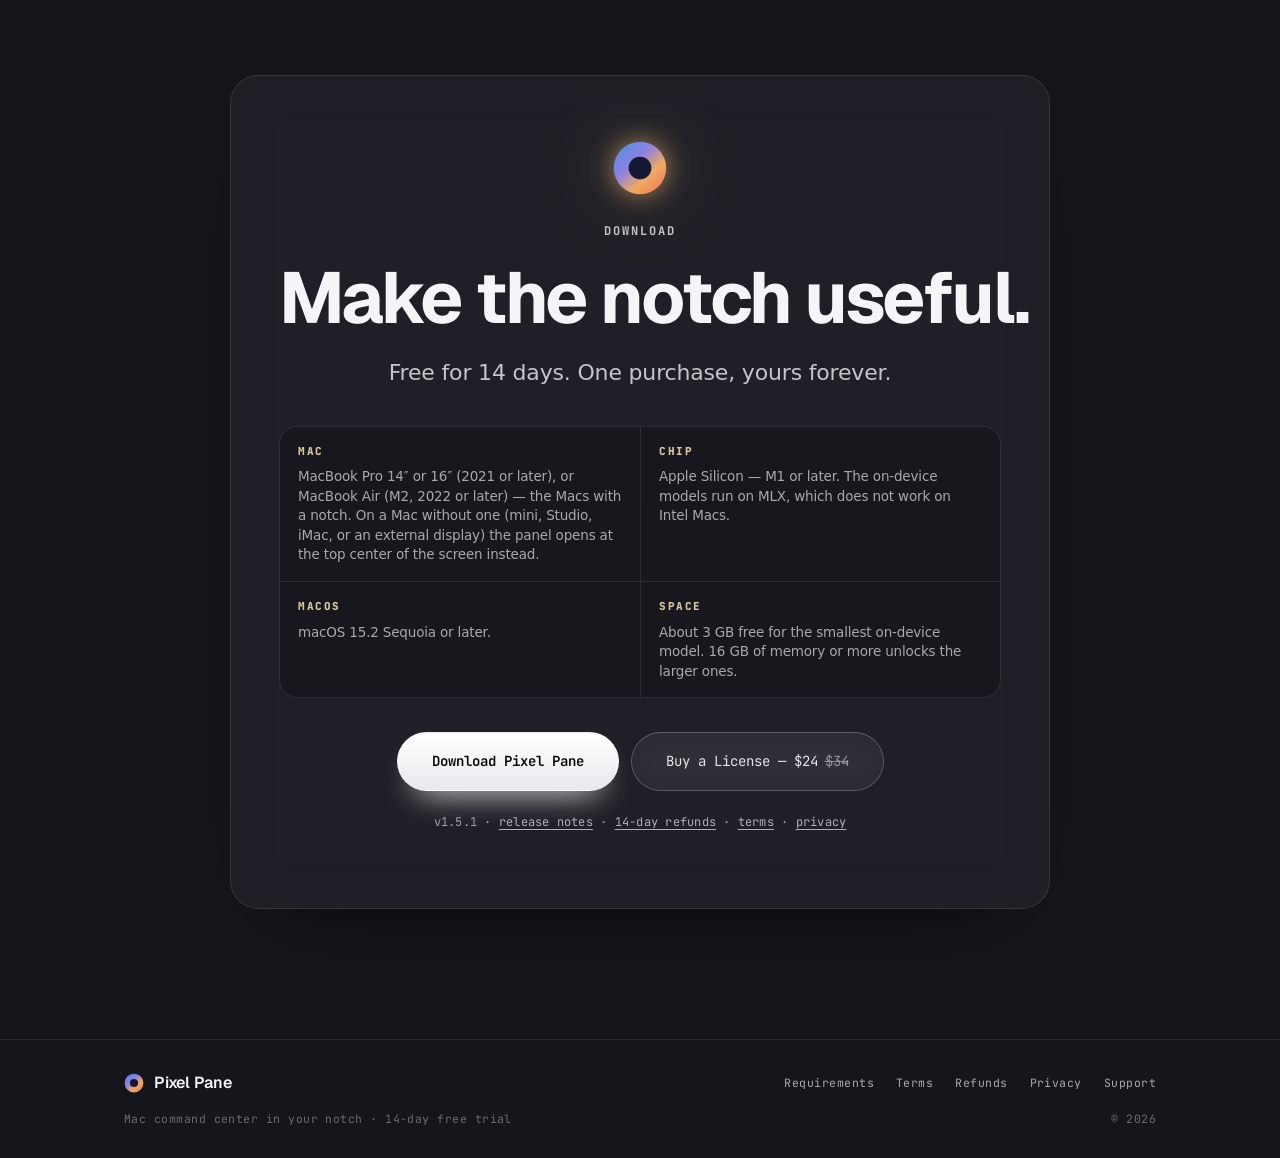
==== commit 3cd42802: "State the hardware requirements and the policies before the buy button Pixel Pane is built around a " ====
--- a/index.html
+++ b/index.html
@@ -29,7 +29,7 @@
   <link rel="preconnect" href="https://fonts.googleapis.com" />
   <link rel="preconnect" href="https://fonts.gstatic.com" crossorigin />
   <link href="https://fonts.googleapis.com/css2?family=Geist:wght@400;500;600;700&family=JetBrains+Mono:wght@400;500&display=swap" rel="stylesheet" />
-  <link rel="stylesheet" href="styles.css?v=37" />
+  <link rel="stylesheet" href="styles.css?v=38" />
   <!-- Set before first paint so the hero title starts hidden and animates in,
        rather than flashing at full opacity while main.js is still loading. -->
   <script>document.documentElement.classList.add("js");</script>
@@ -69,6 +69,12 @@
             Buy a License &mdash; $24 <s class="btn-was">$34</s>
           </a>
         </div>
+        <!-- The hero Buy button is reachable without scrolling, so the hardware
+             constraints have to travel with it, not wait for the CTA section. -->
+        <p class="hero-fineprint">
+          Apple&nbsp;Silicon · macOS&nbsp;15.2+ · built for the MacBook notch —
+          <a href="#requirements">requirements</a>
+        </p>
       </div>
 
     </section>
@@ -341,6 +347,41 @@
         <p class="access-sub">
           Free for 14 days. One purchase, yours forever.
         </p>
+
+        <!-- Sits above the buy buttons on purpose: Pixel Pane is built around a
+             piece of hardware not every Mac has, and the local models need a
+             chip not every supported macOS version implies. Someone must not be
+             able to reach the checkout without having passed this. -->
+        <dl class="requirements" id="requirements">
+          <div class="req">
+            <dt>Mac</dt>
+            <dd>
+              MacBook&nbsp;Pro 14″ or 16″ (2021 or later), or MacBook&nbsp;Air
+              (M2, 2022 or later) — the Macs with a notch. On a Mac without one
+              (mini, Studio, iMac, or an external display) the panel opens at the
+              top center of the screen instead.
+            </dd>
+          </div>
+          <div class="req">
+            <dt>Chip</dt>
+            <dd>
+              Apple&nbsp;Silicon — M1 or later. The on-device models run on MLX,
+              which does not work on Intel Macs.
+            </dd>
+          </div>
+          <div class="req">
+            <dt>macOS</dt>
+            <dd>macOS&nbsp;15.2 Sequoia or later.</dd>
+          </div>
+          <div class="req">
+            <dt>Space</dt>
+            <dd>
+              About 3&nbsp;GB free for the smallest on-device model. 16&nbsp;GB
+              of memory or more unlocks the larger ones.
+            </dd>
+          </div>
+        </dl>
+
         <div class="access-actions">
           <a class="btn btn--primary btn--lg" href="https://github.com/snehith01001110/pixelpane-releases/releases/latest/download/PixelPane.dmg">Download Pixel&nbsp;Pane</a>
           <a class="btn btn--ghost btn--lg" href="https://buy.polar.sh/polar_cl_giCYcTLq0NlSWL7kBhR7SXoFSCuPiu9gjbxpC1t2AIx" data-buy-link>
@@ -350,7 +391,9 @@
         <p class="access-fineprint">
           <span id="ppVersion">v1.5.1</span> ·
           <a href="https://github.com/snehith01001110/pixelpane-releases/releases">release notes</a> ·
-          <a href="https://github.com/snehith01001110/pixelpane-releases/blob/main/PRIVACY.md">privacy</a>
+          <a href="refunds.html">14-day refunds</a> ·
+          <a href="terms.html">terms</a> ·
+          <a href="privacy.html">privacy</a>
         </p>
       </div>
     </section>
@@ -358,16 +401,27 @@
 
   <footer class="site-footer">
     <div class="footer-inner">
-      <span class="footer-mark">
-        <svg viewBox="0 0 64 64" fill="none" aria-hidden="true">
-          <defs><linearGradient id="pp-ft" x1="8%" y1="4%" x2="92%" y2="96%"><stop offset="0" stop-color="#4f8ce6"/><stop offset=".38" stop-color="#9182dd"/><stop offset=".68" stop-color="#f0a95e"/><stop offset="1" stop-color="#ef7a5c"/></linearGradient></defs>
-          <circle cx="32" cy="32" r="30" fill="url(#pp-ft)" />
-          <circle cx="32" cy="32" r="13" fill="#141a33" />
-        </svg>
-        Pixel Pane
-      </span>
-      <span class="footer-note">Mac command center in your notch · 14-day free trial</span>
-      <span class="footer-year">© 2026</span>
+      <div class="footer-row">
+        <span class="footer-mark">
+          <svg viewBox="0 0 64 64" fill="none" aria-hidden="true">
+            <defs><linearGradient id="pp-ft" x1="8%" y1="4%" x2="92%" y2="96%"><stop offset="0" stop-color="#4f8ce6"/><stop offset=".38" stop-color="#9182dd"/><stop offset=".68" stop-color="#f0a95e"/><stop offset="1" stop-color="#ef7a5c"/></linearGradient></defs>
+            <circle cx="32" cy="32" r="30" fill="url(#pp-ft)" />
+            <circle cx="32" cy="32" r="13" fill="#141a33" />
+          </svg>
+          Pixel Pane
+        </span>
+        <nav class="footer-nav" aria-label="Legal and support">
+          <a href="index.html#requirements">Requirements</a>
+          <a href="terms.html">Terms</a>
+          <a href="refunds.html">Refunds</a>
+          <a href="privacy.html">Privacy</a>
+          <a href="mailto:snehithn5@gmail.com">Support</a>
+        </nav>
+      </div>
+      <div class="footer-row">
+        <span class="footer-note">Mac command center in your notch · 14-day free trial</span>
+        <span class="footer-year">© 2026</span>
+      </div>
     </div>
   </footer>
 
--- a/styles.css
+++ b/styles.css
@@ -359,6 +359,26 @@
 }
 .hero-actions { display: flex; flex-wrap: wrap; justify-content: center; gap: 14px; }
 
+/* The hardware constraints, riding directly under the hero's Buy button. Quiet
+   enough not to compete with the CTA, present enough that nobody reaches the
+   checkout without having read them. */
+.hero-fineprint {
+  font-family: var(--mono);
+  font-size: 12px;
+  letter-spacing: 0.02em;
+  line-height: 1.5;
+  color: rgba(245,245,247,0.56);
+  max-width: 46ch;
+  margin: 20px auto 0;
+}
+.hero-fineprint a {
+  color: rgba(245,245,247,0.72);
+  text-decoration: underline;
+  text-underline-offset: 3px;
+  transition: color 0.3s var(--ease);
+}
+.hero-fineprint a:hover { color: var(--paper); }
+
 
 /* ════════════════════════ HOW IT WORKS ════════════════════ */
 .section-head { max-width: 760px; margin-bottom: clamp(28px, 5vw, 56px); }
@@ -600,6 +620,55 @@
 }
 .access-fineprint a:hover { color: var(--paper); }
 
+/* ── requirements ──────────────────────────────────────────────
+   Inside the purchase card, above the buttons. Left-aligned inside a
+   centred card on purpose: these are read as facts, and centred prose at
+   this length is hard to scan. Two columns so the block stays short enough
+   that it never pushes the CTA out of view on a laptop. */
+.requirements {
+  display: grid;
+  grid-template-columns: repeat(2, minmax(0, 1fr));
+  margin: 0 0 34px;
+  text-align: left;
+  border: 1px solid var(--line);
+  border-radius: 18px;
+  background: rgba(10, 10, 12, 0.34);
+  overflow: hidden;
+}
+/* Dividers drawn as real borders on the cells, the same way .feature-strip
+   does it — a gap filled by the container's background would have shown
+   through the translucent cells and lifted them off the card. */
+.req {
+  min-width: 0;
+  padding: 16px 18px;
+  border-left: 1px solid var(--line);
+}
+.req:nth-child(odd) { border-left: 0; }
+.req:nth-child(n + 3) { border-top: 1px solid var(--line); }
+.req dt {
+  font-family: var(--mono);
+  font-size: 11px;
+  font-weight: 800;
+  letter-spacing: 0.14em;
+  text-transform: uppercase;
+  color: var(--beige);
+  margin-bottom: 7px;
+}
+.req dd {
+  margin: 0;
+  color: var(--muted);
+  font-size: 13.5px;
+  line-height: 1.45;
+}
+/* At one column "starts a row" is every cell, so the two-column rules above are
+   re-derived rather than inherited. */
+@media (max-width: 680px) {
+  .requirements { grid-template-columns: minmax(0, 1fr); }
+  .req,
+  .req:nth-child(odd) { border-left: 0; }
+  .req:nth-child(n + 2) { border-top: 1px solid var(--line); }
+}
+
 .access .btn--primary {
   background: linear-gradient(180deg, #ffffff, #e9e9ed);
   box-shadow:
@@ -651,6 +720,37 @@
   font-size: 11.5px;
   letter-spacing: 0.04em;
   color: var(--faint);
+}
+
+/* Two explicit rows — mark + legal nav on top, tagline + year beneath — rather
+   than four siblings left to flex-wrap, which put the break wherever the
+   viewport happened to run out. The legal links are the reason a paid product
+   has a footer at all, so they share the wordmark's line instead of being
+   appended to the tagline. */
+.footer-inner { flex-direction: column; align-items: stretch; gap: 14px; }
+.footer-row {
+  display: flex;
+  align-items: center;
+  justify-content: space-between;
+  gap: 16px 22px;
+  flex-wrap: wrap;
+}
+.footer-nav {
+  display: flex;
+  flex-wrap: wrap;
+  gap: 22px;
+}
+.footer-nav a {
+  font-family: var(--mono);
+  font-size: 11.5px;
+  letter-spacing: 0.04em;
+  color: var(--muted);
+  transition: color 0.3s var(--ease);
+}
+.footer-nav a:hover { color: var(--paper); }
+@media (max-width: 620px) {
+  .footer-row { justify-content: flex-start; }
+  .footer-nav { gap: 18px; }
 }
 
 /* ════════════════════════════ DEMO ════════════════════════ */
@@ -1622,3 +1722,108 @@
   .js .line-art.is-visible .blink { animation: none; }
   .btn:hover { transform: none; }
 }
+
+/* ════════════════════ LEGAL / PROSE PAGES ═════════════════
+   Terms, refunds, privacy. Same aurora, grain and frame as the landing
+   page; a single measured column of prose on a glass card, because these
+   are documents someone reads rather than scans. */
+.legal {
+  width: 100%;
+  max-width: 780px;
+  margin-inline: auto;
+  padding-inline: var(--gutter);
+  padding-top: clamp(28px, 5vw, 52px);
+  padding-bottom: clamp(56px, 9vw, 104px);
+  position: relative;
+  z-index: 2;
+}
+.legal-card {
+  padding: clamp(30px, 5vw, 56px) clamp(24px, 4vw, 48px);
+  border: 1px solid var(--glass-edge);
+  border-radius: 28px;
+  background: var(--glass);
+  -webkit-backdrop-filter: blur(24px) saturate(1.4);
+  backdrop-filter: blur(24px) saturate(1.4);
+  box-shadow: var(--lift);
+}
+.legal-title {
+  font-family: var(--display);
+  font-weight: 700;
+  font-size: clamp(34px, 5vw, 52px);
+  line-height: 1.02;
+  letter-spacing: -0.032em;
+  margin: 0 0 26px;
+}
+.legal-lede {
+  font-size: clamp(17px, 2vw, 19px);
+  line-height: 1.5;
+  color: rgba(245,245,247,0.82);
+  margin: 0 0 34px;
+  padding-bottom: 30px;
+  border-bottom: 1px solid var(--line);
+}
+.legal-card h2 {
+  font-family: var(--display);
+  font-weight: 600;
+  font-size: clamp(20px, 2.6vw, 25px);
+  line-height: 1.2;
+  letter-spacing: -0.02em;
+  margin: 38px 0 14px;
+}
+.legal-card h2:first-of-type { margin-top: 0; }
+.legal-card p,
+.legal-card li {
+  color: var(--muted);
+  font-size: 15.5px;
+  line-height: 1.62;
+}
+.legal-card p { margin: 0 0 16px; }
+.legal-card ul { margin: 0 0 16px; padding-left: 20px; }
+.legal-card li { margin-bottom: 9px; }
+.legal-card li::marker { color: var(--faint); }
+.legal-card strong { color: var(--paper); font-weight: 600; }
+.legal-card a {
+  color: var(--paper);
+  text-decoration: underline;
+  text-underline-offset: 3px;
+  text-decoration-color: var(--line-strong);
+  transition: text-decoration-color 0.3s var(--ease);
+}
+.legal-card a:hover { text-decoration-color: var(--beige); }
+.legal-card code {
+  font-family: var(--mono);
+  font-size: 0.86em;
+  color: var(--beige);
+  background: rgba(10, 10, 12, 0.5);
+  border: 1px solid var(--line);
+  border-radius: 5px;
+  padding: 1px 5px;
+  /* Paths like ~/.cache/huggingface must not push the card wider than the
+     viewport on a phone. */
+  overflow-wrap: anywhere;
+}
+
+/* A callout for the one paragraph on each page that answers the question
+   people actually arrived with. */
+.legal-note {
+  margin: 0 0 26px;
+  padding: 18px 20px;
+  border: 1px solid var(--line);
+  border-left: 2px solid var(--beige);
+  border-radius: 4px 16px 16px 4px;
+  background: rgba(10, 10, 12, 0.34);
+}
+.legal-note p:last-child { margin-bottom: 0; }
+
+.legal-back {
+  display: inline-flex;
+  align-items: center;
+  gap: 8px;
+  font-family: var(--mono);
+  font-size: 12px;
+  letter-spacing: 0.04em;
+  color: var(--muted);
+  margin-bottom: 26px;
+  transition: color 0.3s var(--ease);
+}
+.legal-back:hover { color: var(--paper); }
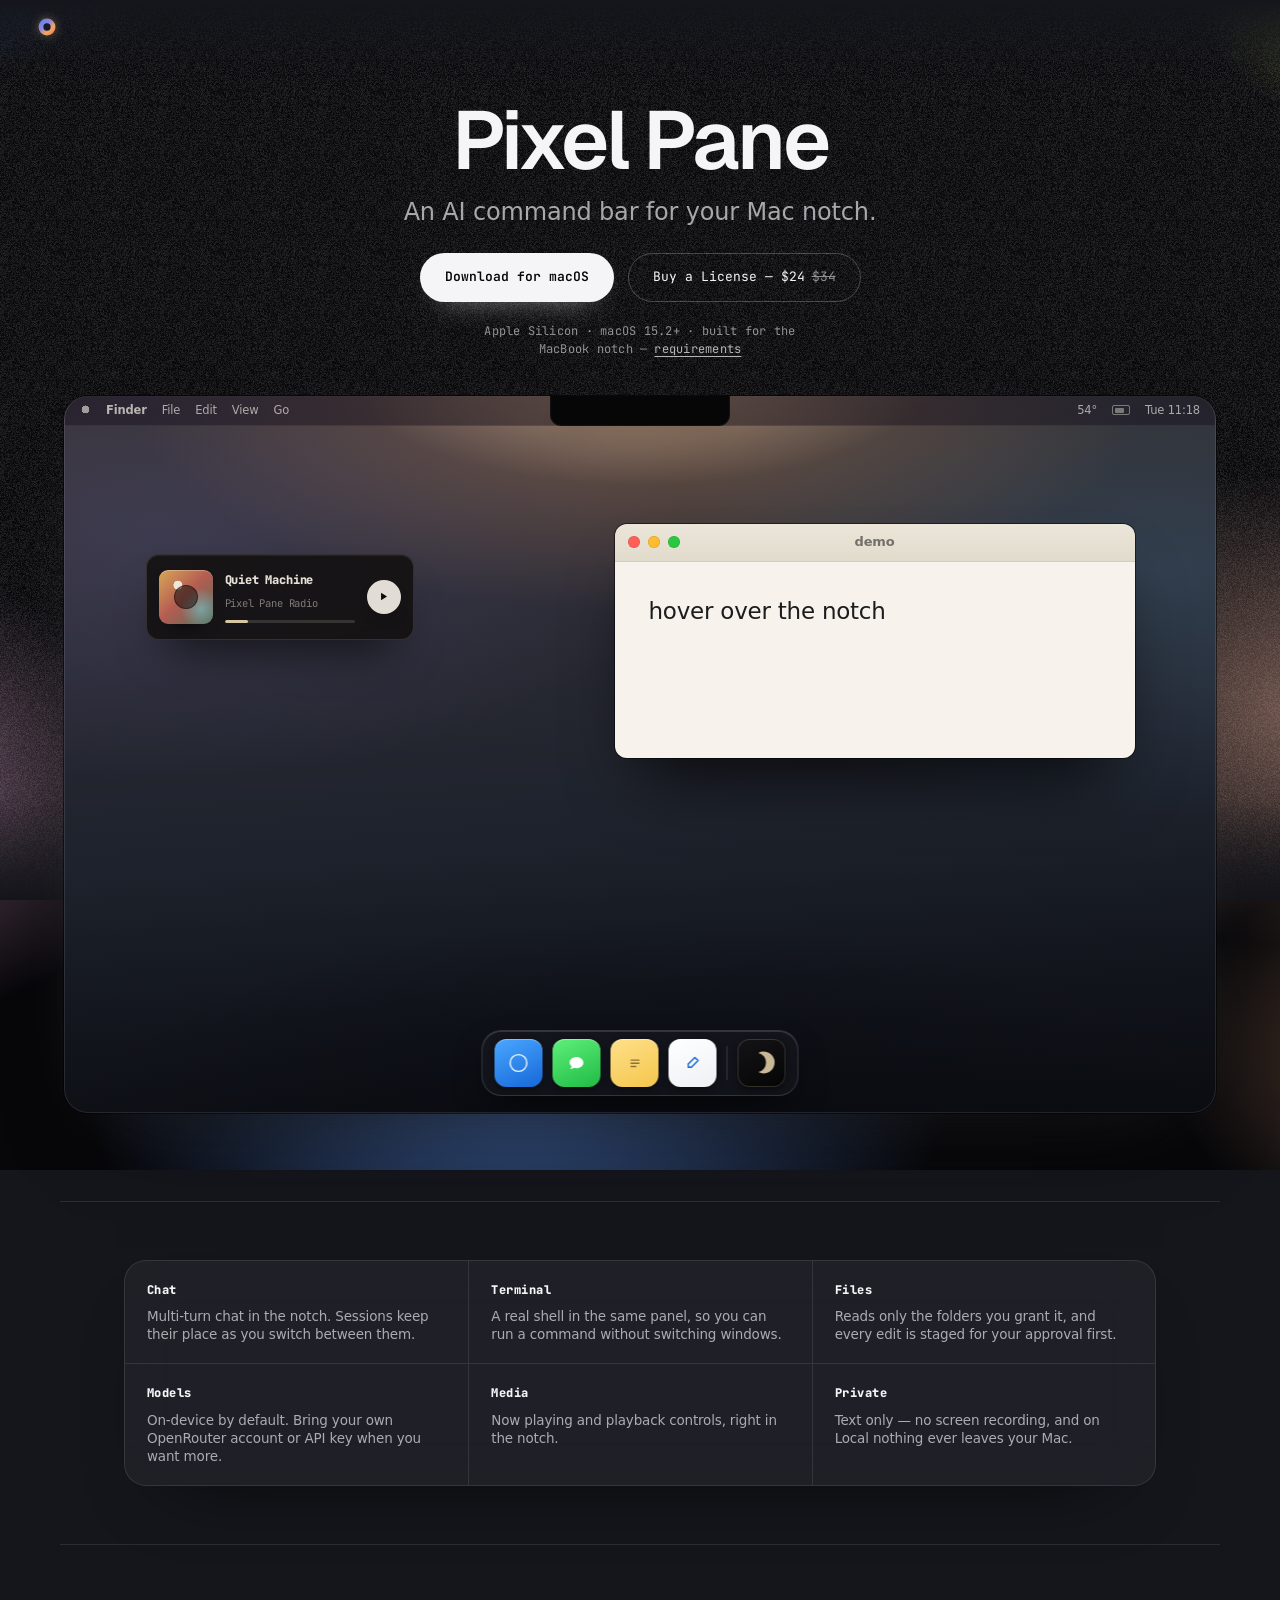
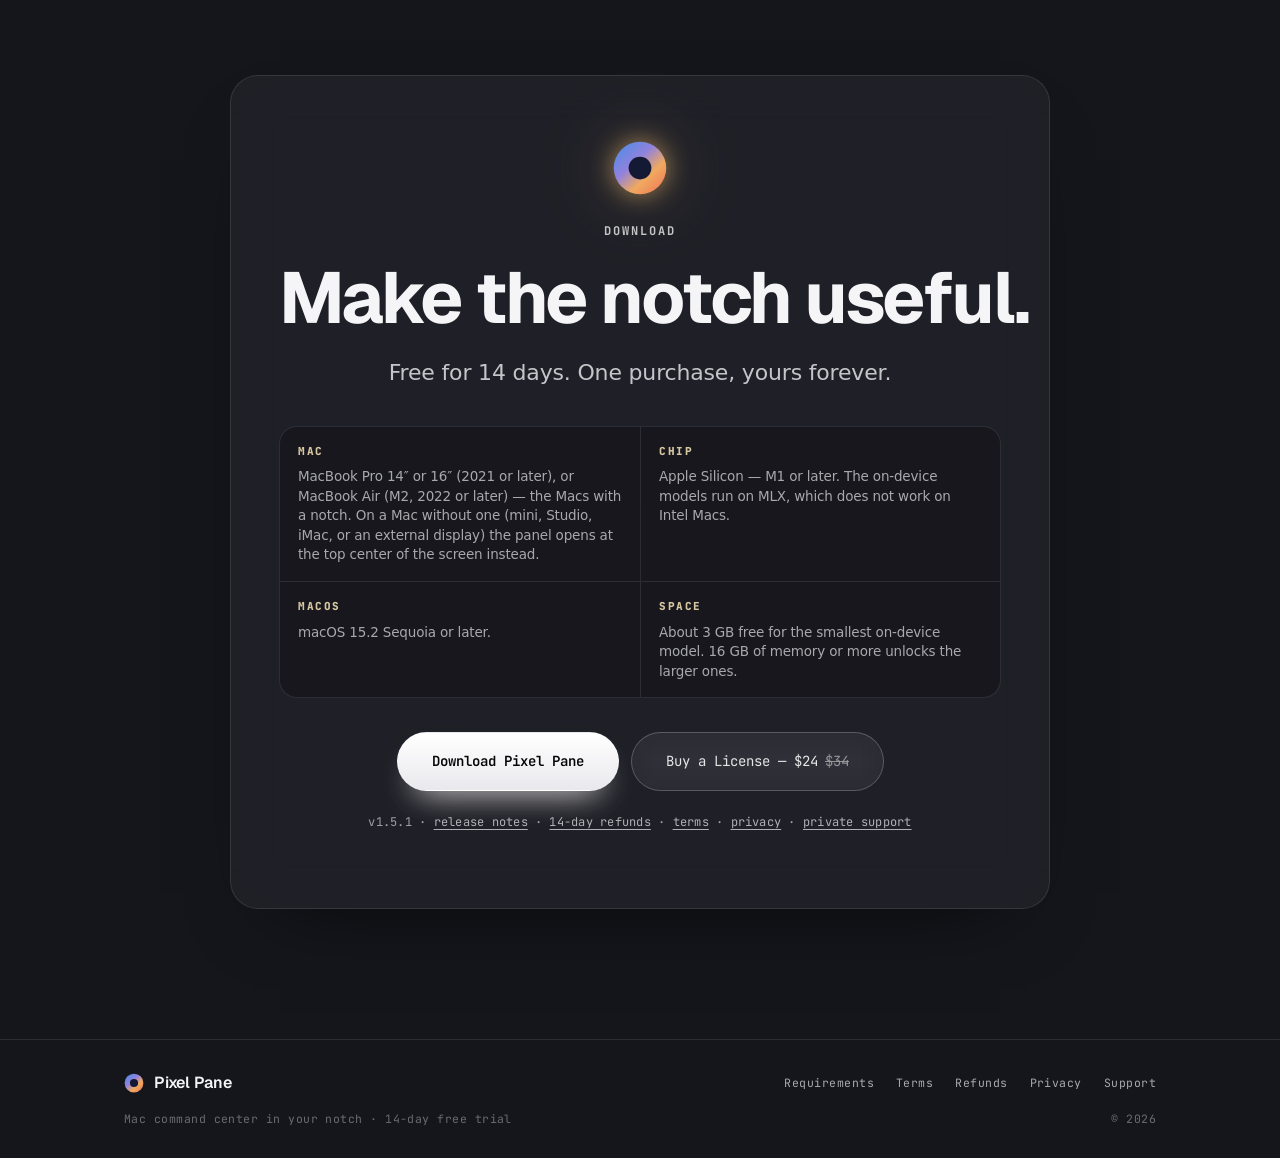
==== commit 2635084c: "Add private support reporting" ====
--- a/index.html
+++ b/index.html
@@ -393,7 +393,8 @@
           <a href="https://github.com/snehith01001110/pixelpane-releases/releases">release notes</a> ·
           <a href="refunds.html">14-day refunds</a> ·
           <a href="terms.html">terms</a> ·
-          <a href="privacy.html">privacy</a>
+          <a href="privacy.html">privacy</a> ·
+          <a href="support.html">private support</a>
         </p>
       </div>
     </section>
@@ -415,7 +416,7 @@
           <a href="terms.html">Terms</a>
           <a href="refunds.html">Refunds</a>
           <a href="privacy.html">Privacy</a>
-          <a href="mailto:snehithn5@gmail.com">Support</a>
+          <a href="support.html">Support</a>
         </nav>
       </div>
       <div class="footer-row">
--- a/styles.css
+++ b/styles.css
@@ -1827,3 +1827,211 @@
   transition: color 0.3s var(--ease);
 }
 .legal-back:hover { color: var(--paper); }
+
+/* ═════════════════════ PRIVATE SUPPORT FORM ════════════════ */
+.support-page {
+  width: 100%;
+  max-width: 860px;
+  margin-inline: auto;
+  padding-inline: var(--gutter);
+  padding-top: clamp(28px, 5vw, 52px);
+  padding-bottom: clamp(56px, 9vw, 104px);
+  position: relative;
+  z-index: 2;
+}
+.support-card {
+  padding: clamp(30px, 5vw, 56px) clamp(24px, 5vw, 56px);
+  border: 1px solid var(--glass-edge);
+  border-radius: 28px;
+  background: var(--glass);
+  -webkit-backdrop-filter: blur(24px) saturate(1.4);
+  backdrop-filter: blur(24px) saturate(1.4);
+  box-shadow: var(--lift);
+}
+.support-intro {
+  margin-bottom: 34px;
+  padding-bottom: 30px;
+  border-bottom: 1px solid var(--line);
+}
+.support-intro .eyebrow { margin-bottom: 16px; }
+.support-intro h1 {
+  margin: 0 0 18px;
+  font-family: var(--display);
+  font-size: clamp(36px, 6vw, 56px);
+  font-weight: 700;
+  line-height: 1.02;
+  letter-spacing: -0.035em;
+}
+.support-intro p:last-child {
+  max-width: 640px;
+  margin: 0;
+  color: rgba(245,245,247,0.76);
+  font-size: clamp(16px, 2vw, 18px);
+  line-height: 1.55;
+}
+.support-intro strong { color: var(--paper); }
+.support-form { display: grid; gap: 24px; }
+.support-field { display: grid; gap: 8px; }
+.support-field > label,
+.support-diagnostics-list label > span {
+  font-family: var(--mono);
+  font-size: 12px;
+  letter-spacing: 0.035em;
+  color: rgba(245,245,247,0.82);
+}
+.support-optional {
+  color: var(--faint);
+  font-size: 10.5px;
+  text-transform: uppercase;
+  letter-spacing: 0.08em;
+  margin-left: 5px;
+}
+.support-field input,
+.support-field select,
+.support-field textarea,
+.support-diagnostics-list input,
+.support-diagnostics-list select {
+  width: 100%;
+  border: 1px solid rgba(245,245,247,0.15);
+  border-radius: 12px;
+  background: rgba(6, 7, 10, 0.56);
+  color: var(--paper);
+  font: 15px/1.5 var(--sans);
+  letter-spacing: -0.005em;
+  padding: 11px 13px;
+  outline: none;
+  transition: border-color 0.2s var(--ease), background 0.2s var(--ease), box-shadow 0.2s var(--ease);
+}
+.support-field textarea {
+  display: block;
+  resize: vertical;
+  min-height: 104px;
+}
+.support-field select,
+.support-diagnostics-list select { color-scheme: dark; }
+.support-field input::placeholder,
+.support-field textarea::placeholder { color: rgba(245,245,247,0.28); }
+.support-field input:focus-visible,
+.support-field select:focus-visible,
+.support-field textarea:focus-visible,
+.support-diagnostics-list input:focus-visible,
+.support-diagnostics-list select:focus-visible,
+.support-remove:focus-visible,
+.support-submit:focus-visible {
+  border-color: rgba(215,199,161,0.75);
+  box-shadow: 0 0 0 3px rgba(215,199,161,0.14);
+}
+.support-hint {
+  color: var(--faint);
+  font-family: var(--mono);
+  font-size: 10.5px;
+  line-height: 1.45;
+}
+.support-honeypot {
+  position: absolute !important;
+  width: 1px !important;
+  height: 1px !important;
+  overflow: hidden !important;
+  clip: rect(0 0 0 0) !important;
+  white-space: nowrap !important;
+}
+.support-diagnostics {
+  border: 1px solid var(--line);
+  border-radius: 18px;
+  padding: clamp(18px, 3vw, 24px);
+  background: rgba(6, 7, 10, 0.34);
+}
+.support-diagnostics-heading {
+  display: flex;
+  align-items: flex-start;
+  justify-content: space-between;
+  gap: 18px;
+  margin-bottom: 18px;
+}
+.support-diagnostics h2 {
+  margin: 0 0 5px;
+  font-family: var(--display);
+  font-size: 17px;
+  line-height: 1.25;
+  letter-spacing: -0.015em;
+}
+.support-diagnostics-heading p {
+  max-width: 540px;
+  margin: 0;
+  color: var(--faint);
+  font-size: 12.5px;
+  line-height: 1.5;
+}
+.support-remove {
+  flex: none;
+  border: 1px solid var(--line-strong);
+  border-radius: 999px;
+  background: transparent;
+  color: var(--muted);
+  cursor: pointer;
+  font: 11px/1 var(--mono);
+  padding: 9px 12px;
+}
+.support-remove:hover { color: var(--paper); border-color: rgba(245,245,247,0.4); }
+.support-diagnostics-list {
+  display: grid;
+  grid-template-columns: repeat(2, minmax(0, 1fr));
+  gap: 12px;
+}
+.support-diagnostics-list label { display: grid; gap: 6px; }
+.support-diagnostics-list input,
+.support-diagnostics-list select {
+  min-width: 0;
+  padding: 9px 10px;
+  font-family: var(--mono);
+  font-size: 12px;
+}
+.support-diagnostics-list input[readonly] {
+  color: var(--faint);
+  cursor: not-allowed;
+}
+.support-consent {
+  padding: 15px 17px;
+  border-left: 2px solid var(--beige);
+  border-radius: 3px 12px 12px 3px;
+  background: rgba(6, 7, 10, 0.28);
+}
+.support-consent p {
+  margin: 0;
+  color: var(--muted);
+  font-size: 12.5px;
+  line-height: 1.55;
+}
+.support-consent a {
+  color: var(--paper);
+  text-decoration: underline;
+  text-underline-offset: 3px;
+  text-decoration-color: var(--line-strong);
+}
+.support-actions {
+  display: flex;
+  align-items: center;
+  gap: 16px;
+  flex-wrap: wrap;
+}
+.support-submit { min-width: 190px; }
+.support-submit:disabled { cursor: not-allowed; opacity: 0.58; transform: none; }
+.support-status {
+  flex: 1 1 260px;
+  min-height: 1.5em;
+  margin: 0;
+  color: var(--muted);
+  font-size: 13px;
+  line-height: 1.45;
+}
+.support-status[data-kind="error"] { color: #f0aa91; }
+.support-status[data-kind="success"] { color: #91d0b8; }
+
+@media (max-width: 620px) {
+  .support-card { border-radius: 22px; }
+  .support-diagnostics-heading { display: grid; }
+  .support-remove { justify-self: start; }
+  .support-diagnostics-list { grid-template-columns: 1fr; }
+  .support-actions { align-items: stretch; }
+  .support-submit { width: 100%; }
+}
